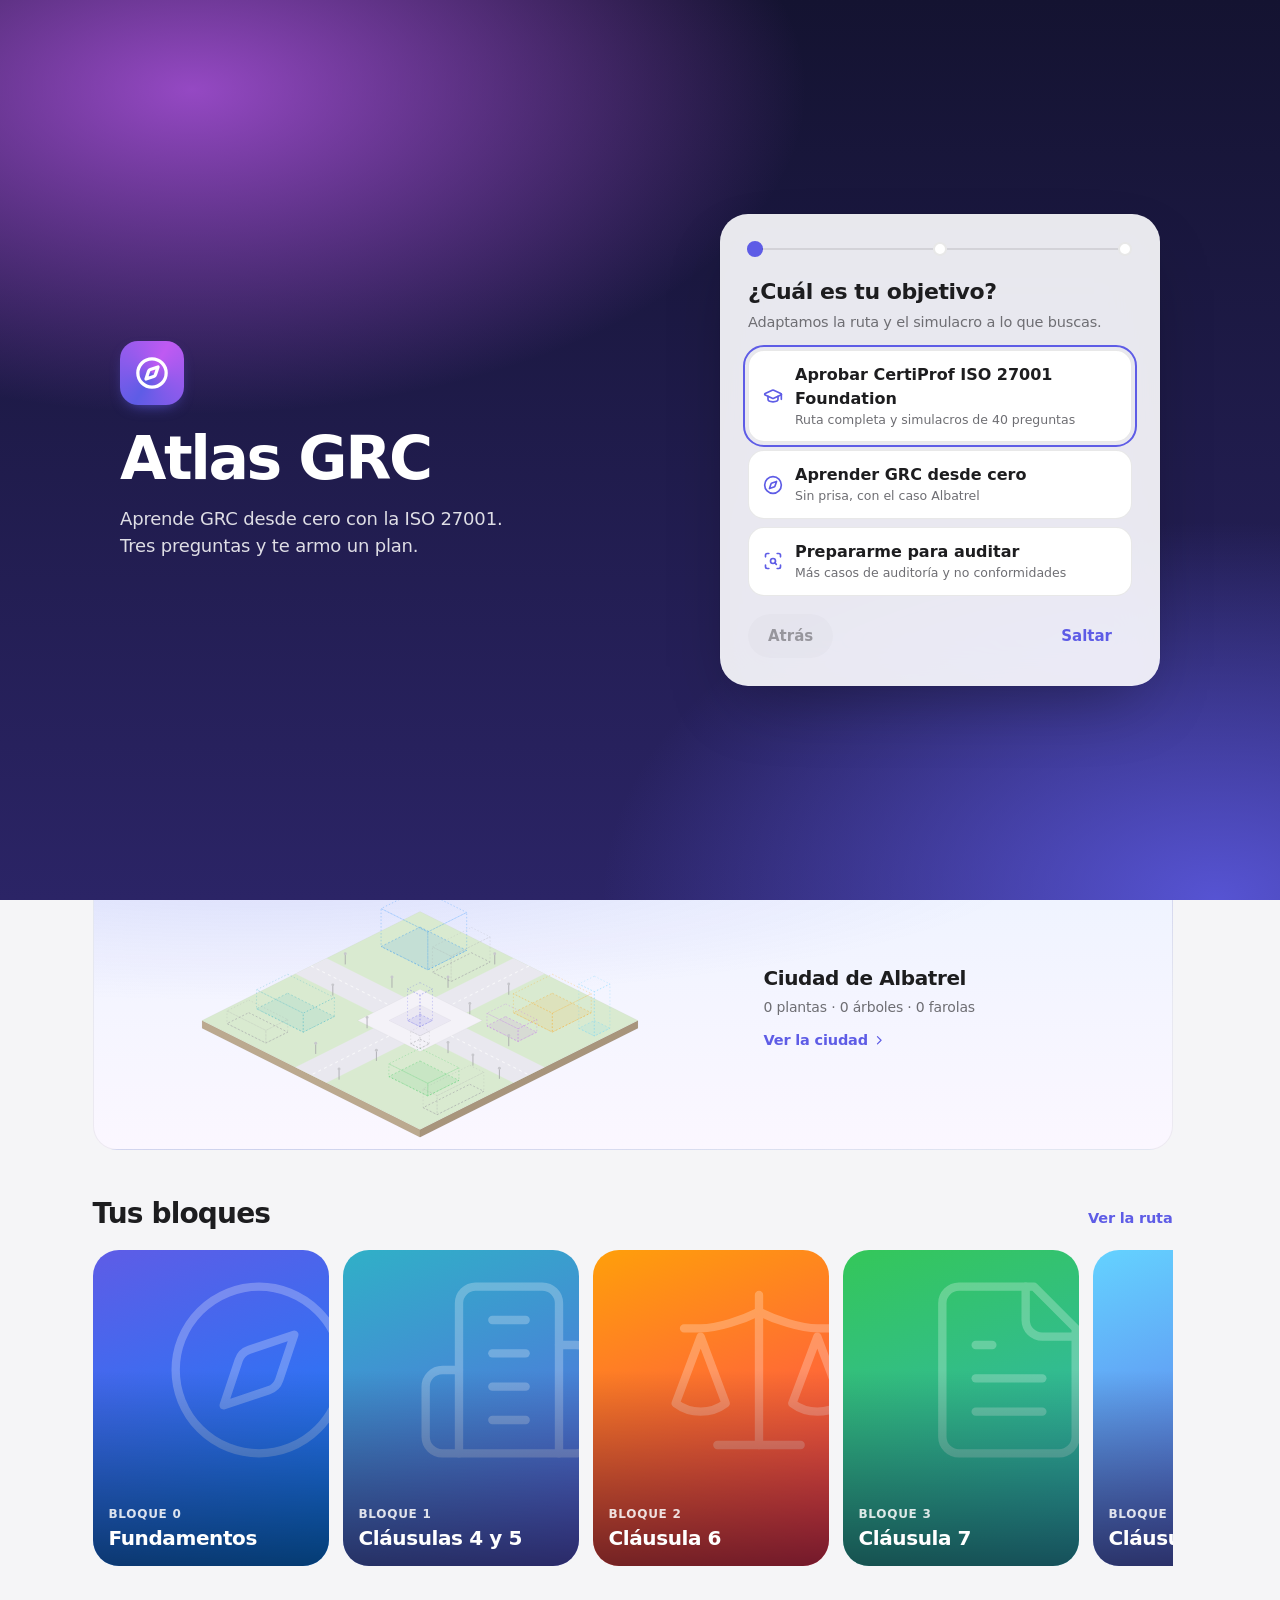
==== app/index.html @ d72dd281 "Bloque 6: cláusula 10 (mejora) - Unidades 25 a 28: mejora continua, no conformidades, causa raíz   (" ====
<!doctype html>
<html lang="es">
<head>
<meta charset="utf-8">
<meta name="viewport" content="width=device-width, initial-scale=1, viewport-fit=cover">
<meta name="color-scheme" content="light dark">
<meta name="theme-color" content="#5e5ce6">
<meta name="referrer" content="no-referrer">
<title>Atlas GRC</title>
<meta name="description" content="Atlas GRC: estudio personal de la ISO/IEC 27001:2022 desde cero, con el material del curso GRC.">
<link rel="icon" href="data:image/svg+xml,%3Csvg xmlns='http://www.w3.org/2000/svg' viewBox='0 0 32 32'%3E%3Cdefs%3E%3ClinearGradient id='g' x1='0' y1='0' x2='1' y2='1'%3E%3Cstop offset='0' stop-color='%235e5ce6'/%3E%3Cstop offset='1' stop-color='%23bf5af2'/%3E%3C/linearGradient%3E%3C/defs%3E%3Crect width='32' height='32' rx='9' fill='url%28%23g%29'/%3E%3Cg transform='translate%284 4%29' fill='none' stroke='white' stroke-width='2' stroke-linecap='round' stroke-linejoin='round'%3E%3Ccircle cx='12' cy='12' r='10'/%3E%3Cpath d='m16.24 7.76-1.804 5.411a2 2 0 0 1-1.265 1.265L7.76 16.24l1.804-5.411a2 2 0 0 1 1.265-1.265z'/%3E%3C/g%3E%3C/svg%3E">
<link rel="stylesheet" href="css/atlas.css">
</head>
<body>
<a class="skip" href="#main">Saltar al contenido</a>
<header class="hdr" id="hdr"></header>
<main id="main" tabindex="-1"></main>
<nav class="dock" id="dock" aria-label="Secciones"></nav>

<script type="importmap">{"imports":{"three":"./vendor/three/three.module.min.js"}}</script>
  <script src="js/icons.js"></script>
<script src="img/imagenes.js"></script>
<script src="data/tracks.js"></script>
<script src="data/iso27001/content.js"></script>
<script src="data/iso27001/bloque2.js"></script>
<script src="data/iso27001/bloque3.js"></script>
<script src="data/iso27001/bloque4.js"></script>
<script src="data/iso27001/bloque5.js"></script>
<script src="data/iso27001/bloque6.js"></script>
<script src="data/iso27001/albatrel.js"></script>
<!-- Pack privado opcional (fuera de Git): material del curso en local -->
<script src="data/private/pack.js" onerror="void 0"></script>
<script src="data/private/examen-ezequiel.js" onerror="void 0"></script>
<script src="data/iso27001/norma.js"></script>
<script src="js/store.js"></script>
<script src="js/motion.js"></script>
<script src="js/exercises.js"></script>
<script src="js/player.js"></script>
<script src="js/views.js"></script>
<script src="js/docs.js"></script>
  <script src="js/city.js"></script>
<script src="js/app.js"></script>
</body>
</html>
---- app/css/atlas.css ----
/* Atlas GRC — estudio personal de normas (ISO 27001 primero; ENS y otras ISO después).
   Lenguaje visual propio, de inspiración Apple: fondo gris claro / negro puro, superficies limpias,
   tipografía grande del sistema, anillos de progreso y un color por norma (--track).
   Movimiento según Emil Kowalski: curvas ease-out fuertes, < 300 ms en la interfaz, escala .97 al pulsar,
   nada nace de scale(0), transiciones interrumpibles, origen consciente en los menús, hojas tipo Vaul,
   avisos apilados tipo Sonner, View Transitions entre pantallas y respeto total a «reducir movimiento». */

:root{
  --bg:#f5f5f7; --bg-2:#ececf0; --surface:#ffffff; --surface-2:#f7f7f9; --glass:rgba(255,255,255,.72);
  --ink:#1d1d1f; --ink-2:#424245; --ink-3:#6e6e73; --ink-4:#a1a1a6;
  --line:rgba(0,0,0,.09); --line-2:rgba(0,0,0,.055); --fill:rgba(0,0,0,.045); --fill-2:rgba(0,0,0,.08);
  --track:#5e5ce6; --track-ink:#ffffff; --track-2:#bf5af2;
  --track-soft:color-mix(in oklab,var(--track) 10%,transparent);
  --ok:#248a3d; --ok-fill:#34c759; --ok-soft:color-mix(in oklab,#34c759 14%,transparent);
  --bad:#d70015; --bad-fill:#ff3b30; --bad-soft:color-mix(in oklab,#ff3b30 11%,transparent);
  --warn:#b25000; --warn-fill:#ff9f0a; --warn-soft:color-mix(in oklab,#ff9f0a 15%,transparent);
  --web:#0071e3; --web-soft:color-mix(in oklab,#0071e3 11%,transparent);
  --ring-1:#fa114f; --ring-2:#92e82a; --ring-3:#1eeaef;
  --th-org:#5e5ce6; --th-per:#ff9f0a; --th-fis:#30b0c7; --th-tec:#34c759;
  --shadow-sm:0 1px 2px rgba(0,0,0,.04),0 1px 1px rgba(0,0,0,.03);
  --shadow:0 2px 6px rgba(0,0,0,.04),0 18px 40px -22px rgba(0,0,0,.22);
  --shadow-lg:0 28px 70px -24px rgba(0,0,0,.38),0 0 0 1px rgba(0,0,0,.04);
  --font:system-ui,-apple-system,"SF Pro Text","Segoe UI Variable Text","Segoe UI",Roboto,"Helvetica Neue",sans-serif;
  --display:-apple-system,"SF Pro Display","Segoe UI Variable Display","Segoe UI",system-ui,sans-serif;
  --mono:ui-monospace,"SF Mono","Cascadia Code","Cascadia Mono",Consolas,monospace;
  /* Curvas */
  --ease-out:cubic-bezier(.23,1,.32,1);
  --ease-in-out:cubic-bezier(.77,0,.175,1);
  --ease-drawer:cubic-bezier(.32,.72,0,1);
  --spring:linear(0,.009,.035 2.1%,.141,.281 6.7%,.723 12.9%,.938 16.7%,1.017,1.077,1.121,1.149 24.3%,1.159,1.163,1.161,1.154 29.9%,1.129 32.8%,1.051 39.6%,1.017 43.1%,.991,.977 51%,.974 53.8%,.975 57.1%,.997 69.8%,1.003 76.9%,1);
  --r:22px; --r-sm:14px;
  color-scheme:light;
}
@media (prefers-color-scheme:dark){:root:not([data-theme="light"]){
  --bg:#000000; --bg-2:#0c0c0e; --surface:#1c1c1e; --surface-2:#242426; --glass:rgba(28,28,30,.72);
  --ink:#f5f5f7; --ink-2:#d1d1d6; --ink-3:#98989d; --ink-4:#636366;
  --line:rgba(255,255,255,.12); --line-2:rgba(255,255,255,.07); --fill:rgba(255,255,255,.07); --fill-2:rgba(255,255,255,.12);
  --track:#7d7aff; --track-ink:#0b0a2a; --track-2:#da8fff;
  --ok:#30d158; --ok-fill:#30d158; --bad:#ff6961; --bad-fill:#ff453a; --warn:#ffb340; --warn-fill:#ff9f0a; --web:#4ea4ff;
  --th-org:#7d7aff; --th-per:#ffb340; --th-fis:#5ac8f5; --th-tec:#30d158;
  --shadow-sm:none; --shadow:none; --shadow-lg:0 28px 80px -20px rgba(0,0,0,.9),0 0 0 1px rgba(255,255,255,.08);
  color-scheme:dark}}
:root[data-theme="dark"]{
  --bg:#000000; --bg-2:#0c0c0e; --surface:#1c1c1e; --surface-2:#242426; --glass:rgba(28,28,30,.72);
  --ink:#f5f5f7; --ink-2:#d1d1d6; --ink-3:#98989d; --ink-4:#636366;
  --line:rgba(255,255,255,.12); --line-2:rgba(255,255,255,.07); --fill:rgba(255,255,255,.07); --fill-2:rgba(255,255,255,.12);
  --track:#7d7aff; --track-ink:#0b0a2a; --track-2:#da8fff;
  --ok:#30d158; --ok-fill:#30d158; --bad:#ff6961; --bad-fill:#ff453a; --warn:#ffb340; --warn-fill:#ff9f0a; --web:#4ea4ff;
  --th-org:#7d7aff; --th-per:#ffb340; --th-fis:#5ac8f5; --th-tec:#30d158;
  --shadow-sm:none; --shadow:none; --shadow-lg:0 28px 80px -20px rgba(0,0,0,.9),0 0 0 1px rgba(255,255,255,.08);
  color-scheme:dark}

*,*::before,*::after{box-sizing:border-box}
[hidden]{display:none!important}
html{-webkit-text-size-adjust:100%;scrollbar-gutter:stable}
body{margin:0;background:var(--bg);color:var(--ink);font:16px/1.5 var(--font);letter-spacing:-.011em;-webkit-font-smoothing:antialiased;-moz-osx-font-smoothing:grayscale;overflow-x:hidden;text-rendering:optimizeLegibility}
button,input,select,textarea{font:inherit;color:inherit}
a{color:inherit}
img,svg{display:block}
:focus-visible{outline:2px solid var(--track);outline-offset:3px;border-radius:10px}
::selection{background:color-mix(in oklab,var(--track) 28%,transparent)}
.ico{width:1em;height:1em;flex:none;stroke:currentColor;fill:none;stroke-width:2;stroke-linecap:round;stroke-linejoin:round}
.mono{font-family:var(--mono);letter-spacing:0}
.sr{position:absolute!important;width:1px;height:1px;overflow:hidden;clip:rect(0 0 0 0);white-space:nowrap}
.skip{position:absolute;left:16px;top:-60px;z-index:100;background:var(--ink);color:var(--bg);padding:10px 14px;border-radius:999px;font-weight:600;text-decoration:none}
.skip:focus{top:12px}
kbd{font:600 11px var(--mono);padding:2px 6px;border-radius:6px;background:var(--fill);border:1px solid var(--line-2);color:var(--ink-3)}
/* Cambio de tema: un único fundido para todo a la vez */
.theme-anim *,.theme-anim *::before,.theme-anim *::after{transition:background-color .3s var(--ease-out),color .3s var(--ease-out),border-color .3s var(--ease-out),fill .3s var(--ease-out),stroke .3s var(--ease-out),box-shadow .3s var(--ease-out)!important}

/* Pulsación: responde en el pointer-down con 0,97 */
.press{transition:transform .16s var(--ease-out),background-color .2s var(--ease-out),border-color .2s var(--ease-out),color .2s var(--ease-out),box-shadow .2s var(--ease-out),opacity .2s var(--ease-out)}
.press:active:not(:disabled){transform:scale(.97);transition-duration:.08s}

/* ═══ Cabecera ═══ */
.hdr{position:sticky;top:0;z-index:30;display:grid;grid-template-columns:1fr auto 1fr;align-items:center;gap:12px;height:68px;padding:0 max(20px,env(safe-area-inset-right)) 0 max(20px,env(safe-area-inset-left));
  background:color-mix(in oklab,var(--bg) 78%,transparent);backdrop-filter:saturate(180%) blur(20px);-webkit-backdrop-filter:saturate(180%) blur(20px);border-bottom:1px solid transparent;transition:border-color .2s}
.hdr.scrolled{border-bottom-color:var(--line-2)}
.brand{display:flex;align-items:center;gap:10px;min-width:0}
.mark{position:relative;display:grid;place-items:center;width:34px;height:34px;border-radius:10px;flex:none;color:#fff;
  background:conic-gradient(from 210deg,var(--track),var(--track-2),var(--track));box-shadow:0 6px 16px -8px var(--track)}
.mark .ico{font-size:19px;stroke-width:2.3}
.wordmark{display:grid;line-height:1.05}
.wordmark b{font:700 17px var(--display);letter-spacing:-.03em}
.wordmark small{font-size:11.5px;color:var(--ink-3);font-weight:500}
.track-btn{display:inline-flex;align-items:center;gap:6px;height:32px;padding:0 10px 0 12px;margin-left:6px;border-radius:999px;border:1px solid var(--line);background:var(--surface);cursor:pointer;font-size:13px;font-weight:600;white-space:nowrap}
.track-btn i{width:8px;height:8px;border-radius:50%;background:var(--track)}
.track-btn .ico{font-size:14px;color:var(--ink-3)}
.track-btn:hover{border-color:color-mix(in oklab,var(--track) 40%,var(--line))}

/* Pestañas: la pastilla activa se desliza (FLIP con transform, interrumpible) */
.tabs{position:relative;display:flex;gap:2px;padding:4px;border-radius:999px;background:var(--fill);isolation:isolate}
.tabs a{position:relative;z-index:1;display:inline-flex;align-items:center;gap:7px;height:36px;padding:0 15px;border-radius:999px;text-decoration:none;font-size:14px;font-weight:600;color:var(--ink-2);white-space:nowrap;transition:color .2s var(--ease-out)}
.tabs a .ico{font-size:16px}
.tabs a[aria-current="page"]{color:var(--ink)}
@media (hover:hover){.tabs a:hover:not([aria-current="page"]){color:var(--ink)}}
.tab-pill{position:absolute;z-index:0;top:4px;left:0;height:36px;width:var(--w,0);border-radius:999px;background:var(--surface);box-shadow:0 1px 3px rgba(0,0,0,.08),0 1px 1px rgba(0,0,0,.04);transform:translateX(var(--x,0));transition:transform .45s var(--spring),width .45s var(--spring)}
:root[data-theme="dark"] .tab-pill{background:#3a3a3c}
@media (prefers-color-scheme:dark){:root:not([data-theme="light"]) .tab-pill{background:#3a3a3c}}
.tab-pill.instant{transition:none}

.hdr-r{display:flex;align-items:center;justify-content:flex-end;gap:8px}
.chip{display:inline-flex;align-items:center;gap:6px;height:32px;padding:0 11px 0 9px;border-radius:999px;background:var(--surface);border:1px solid var(--line-2);font:650 13px var(--font);font-variant-numeric:tabular-nums;white-space:nowrap}
.chip .ico{font-size:15px}
.chip.streak .ico{color:#ff6b00}
.chip.xp .ico{color:var(--track)}
.ib{display:grid;place-items:center;width:36px;height:36px;border-radius:999px;border:0;background:transparent;color:var(--ink-2);cursor:pointer;flex:none}
.ib .ico{font-size:18px}
@media (hover:hover){.ib:hover{background:var(--fill);color:var(--ink)}}
.search{display:inline-flex;align-items:center;gap:8px;height:36px;padding:0 6px 0 12px;border-radius:999px;border:1px solid var(--line);background:var(--surface);color:var(--ink-3);cursor:pointer;font-size:14px}
.search .ico{font-size:16px}
@media (hover:hover){.search:hover{color:var(--ink-2);border-color:color-mix(in oklab,var(--track) 35%,var(--line))}}

/* Número que rueda (ticker) */
.tick{display:inline-flex;overflow:hidden;height:1.2em;line-height:1.2em}
.tick span{display:inline-block;transition:transform .5s var(--spring)}

/* ═══ Contenido ═══ */
main{outline:none;padding:28px max(20px,env(safe-area-inset-right)) 120px max(20px,env(safe-area-inset-left))}
.view{max-width:1080px;margin:0 auto}
.view.narrow{max-width:760px}
.eyebrow{display:flex;align-items:center;gap:8px;font-size:12.5px;font-weight:650;letter-spacing:.06em;text-transform:uppercase;color:var(--ink-3)}
.eyebrow .dot{width:6px;height:6px;border-radius:50%;background:var(--track)}
.eyebrow.track{color:var(--track)}
h1,.h1{font:700 clamp(34px,2rem + 2.2vw,56px)/1.04 var(--display);letter-spacing:-.04em;margin:10px 0 12px;text-wrap:balance}
h2,.h2{font:700 clamp(22px,1.2rem + .8vw,28px)/1.15 var(--display);letter-spacing:-.03em;margin:0;text-wrap:balance}
h3{font:650 17px/1.25 var(--display);letter-spacing:-.02em;margin:0}
.lede{font-size:clamp(17px,1rem + .3vw,20px);line-height:1.45;color:var(--ink-2);max-width:62ch;margin:0;text-wrap:pretty}
.muted{color:var(--ink-3)}
.sec{margin-top:48px}
.sec-h{display:flex;align-items:baseline;justify-content:space-between;gap:12px;margin-bottom:16px}
.sec-h small{color:var(--ink-3);font-size:14px}
.sec-h a{color:var(--track);font-weight:600;font-size:14.5px;text-decoration:none}
.card{background:var(--surface);border:1px solid var(--line-2);border-radius:var(--r);box-shadow:var(--shadow-sm);padding:22px}
.grid{display:grid;gap:14px}
.g2{grid-template-columns:repeat(2,minmax(0,1fr))}
.g3{grid-template-columns:repeat(3,minmax(0,1fr))}
.g4{grid-template-columns:repeat(4,minmax(0,1fr))}

/* Botones */
.btn{display:inline-flex;align-items:center;justify-content:center;gap:8px;height:44px;padding:0 20px;border-radius:999px;border:0;background:var(--fill);color:var(--ink);font-weight:600;font-size:15px;cursor:pointer;text-decoration:none;white-space:nowrap;user-select:none}
.btn .ico{font-size:17px}
@media (hover:hover){.btn:hover:not(:disabled){background:var(--fill-2)}}
.btn.primary{background:var(--track);color:var(--track-ink)}
@media (hover:hover){.btn.primary:hover:not(:disabled){background:color-mix(in oklab,var(--track) 88%,#000)}}
.btn.dark{background:var(--ink);color:var(--bg)}
@media (hover:hover){.btn.dark:hover:not(:disabled){background:color-mix(in oklab,var(--ink) 85%,var(--bg))}}
.btn.ghost{background:transparent;color:var(--track)}
@media (hover:hover){.btn.ghost:hover:not(:disabled){background:var(--track-soft)}}
.btn.lg{height:52px;padding:0 26px;font-size:16.5px}
.btn.sm{height:34px;padding:0 14px;font-size:13.5px}
.btn:disabled{opacity:.4;cursor:not-allowed}
.link{color:var(--track);font-weight:600;text-decoration:none;background:none;border:0;padding:0;cursor:pointer}
@media (hover:hover){.link:hover{text-decoration:underline}}

/* Mantener pulsado para confirmar (patrón de Emil): el relleno avanza con clip-path */
.hold{position:relative;overflow:hidden;isolation:isolate}
.hold .hold-fill{position:absolute;inset:0;z-index:-1;background:color-mix(in oklab,var(--bad-fill) 22%,transparent);clip-path:inset(0 100% 0 0);transition:clip-path .2s var(--ease-out)}
.hold.holding .hold-fill{clip-path:inset(0 0 0 0);transition:clip-path var(--hold,1.4s) linear}
.hold.primaryish .hold-fill{background:color-mix(in oklab,#fff 26%,transparent)}

/* Etiquetas */
.tag{display:inline-flex;align-items:center;gap:5px;height:24px;padding:0 9px;border-radius:999px;font-size:12px;font-weight:600;background:var(--fill);color:var(--ink-2);white-space:nowrap;text-decoration:none}
.tag .ico{font-size:13px}
.tag.track{background:var(--track-soft);color:var(--track)}
.tag.ok{background:var(--ok-soft);color:var(--ok)}
.tag.warn{background:var(--warn-soft);color:var(--warn)}
.tag.web{background:var(--web-soft);color:var(--web)}
a.tag:hover{filter:brightness(.97)}
.refs{display:flex;gap:6px;flex-wrap:wrap}
.ref{display:inline-flex;align-items:center;gap:5px;height:26px;padding:0 10px;border-radius:999px;border:1px solid var(--line);background:var(--surface);font-size:12.5px;font-weight:600;color:var(--ink-2);text-decoration:none;cursor:pointer;white-space:nowrap}
.ref .ico{font-size:13px;color:var(--ink-3)}
@media (hover:hover){.ref:hover{border-color:color-mix(in oklab,var(--track) 45%,var(--line));color:var(--ink)}}
.ref.web .ico{color:var(--web)}
.ref.cite{cursor:default;border-style:dashed}
@media (hover:hover){.ref.cite:hover{border-color:var(--line);color:var(--ink-2)}}

/* Aparición escalonada (stagger) al entrar en una vista */
.rise{animation:rise .5s var(--ease-out) both;animation-delay:calc(var(--i,0) * 40ms)}
@keyframes rise{from{opacity:0;transform:translateY(10px)}}

/* ═══ Hoy ═══ */
.today{display:grid;grid-template-columns:minmax(0,1.35fr) minmax(0,1fr);gap:16px;align-items:stretch}
.hero{position:relative;overflow:hidden;display:flex;flex-direction:column;gap:14px;padding:30px;min-height:330px;border-radius:28px;color:#fff;isolation:isolate;
  background:radial-gradient(120% 140% at 100% 0%,var(--track-2) 0%,transparent 55%),radial-gradient(120% 120% at 0% 100%,#0a84ff 0%,transparent 50%),var(--track)}
.hero::after{content:"";position:absolute;inset:0;z-index:-1;background:radial-gradient(60% 50% at 80% 20%,rgba(255,255,255,.22),transparent 70%)}
.hero .eyebrow{color:rgba(255,255,255,.8)}
.hero h2{font-size:clamp(28px,1.4rem + 1.6vw,40px);color:#fff}
.hero p{margin:0;color:rgba(255,255,255,.86);font-size:16.5px;max-width:46ch}
.hero .meta{display:flex;gap:8px;flex-wrap:wrap}
.hero .meta span{display:inline-flex;align-items:center;gap:6px;height:28px;padding:0 11px;border-radius:999px;background:rgba(255,255,255,.16);font-size:13px;font-weight:600;backdrop-filter:blur(8px)}
.hero .meta .ico{font-size:14px}
.hero .go{margin-top:auto;display:flex;gap:10px;flex-wrap:wrap}
.hero .btn{background:#fff;color:#1d1d1f}
.hero .btn.glass{background:rgba(255,255,255,.18);color:#fff}
@media (hover:hover){.hero .btn:hover{background:#f2f2f7} .hero .btn.glass:hover{background:rgba(255,255,255,.26)}}
.hero-art{position:absolute;right:-40px;bottom:-60px;z-index:-1;width:300px;height:300px;opacity:.22}
.hero-art .ico{width:100%;height:100%;stroke-width:1}

/* Anillos de actividad (estilo Apple Watch): aprender, practicar, repasar */
.rings-card{display:grid;grid-template-columns:auto 1fr;gap:22px;align-items:center;padding:24px}
.rings{position:relative;width:150px;height:150px}
.rings svg{width:100%;height:100%;transform:rotate(-90deg);overflow:visible}
.rings circle{fill:none;stroke-linecap:round}
.rings .bgc{stroke:var(--fill-2)}
.rings .fg{transition:stroke-dashoffset 1.2s var(--spring)}
.ring-legend{display:grid;gap:12px}
.ring-legend div{display:grid;grid-template-columns:12px 1fr;column-gap:10px;align-items:baseline}
.ring-legend i{width:10px;height:10px;border-radius:50%;align-self:center}
.ring-legend b{font-size:15px}
.ring-legend span{grid-column:2;font:600 22px/1.1 var(--display);letter-spacing:-.02em;font-variant-numeric:tabular-nums}
.ring-legend small{font-size:14px;color:var(--ink-3);font-weight:500;letter-spacing:0}
.mini-stats{display:grid;grid-template-columns:repeat(3,1fr);gap:10px;margin-top:14px}
.mini{padding:16px;border-radius:18px;background:var(--surface);border:1px solid var(--line-2)}
.mini span{display:block;font-size:13px;color:var(--ink-3)}
.mini b{display:block;margin-top:4px;font:700 26px/1 var(--display);letter-spacing:-.03em;font-variant-numeric:tabular-nums}

.quick{display:grid;grid-template-columns:repeat(4,minmax(0,1fr));gap:12px}
.qk{display:flex;flex-direction:column;gap:10px;padding:18px;border-radius:20px;background:var(--surface);border:1px solid var(--line-2);text-decoration:none;min-height:150px;transition:transform .2s var(--ease-out),border-color .2s,box-shadow .2s}
@media (hover:hover){.qk:hover{transform:translateY(-2px);box-shadow:var(--shadow);border-color:var(--line)}}
.qk .qi{display:grid;place-items:center;width:40px;height:40px;border-radius:12px;color:#fff;background:var(--c,var(--track))}
.qk .qi .ico{font-size:20px}
.qk b{font:650 16px var(--display);letter-spacing:-.02em}
.qk small{color:var(--ink-3);font-size:13.5px;line-height:1.35}
.qk .n{margin-top:auto;font:600 12.5px var(--font);color:var(--c,var(--track))}

/* ═══ Ruta ═══ */
.mods{display:grid;gap:14px}
.mod{display:grid;grid-template-columns:72px minmax(0,1fr);gap:0;border-radius:24px;background:var(--surface);border:1px solid var(--line-2);overflow:hidden}
.mod-rail{display:flex;flex-direction:column;align-items:center;padding:20px 0;background:var(--surface-2);border-right:1px solid var(--line-2)}
.mod-n{display:grid;place-items:center;width:40px;height:40px;border-radius:12px;background:var(--track);color:var(--track-ink);font:700 16px var(--display)}
.mod.locked .mod-n{background:var(--fill-2);color:var(--ink-3)}
.mod-body{padding:20px 22px}
.mod-h{display:flex;align-items:flex-start;justify-content:space-between;gap:12px}
.mod-h p{margin:4px 0 0;color:var(--ink-3);font-size:14.5px}
.mod-bar{height:6px;border-radius:6px;background:var(--fill-2);overflow:hidden;margin-top:14px}
.mod-bar i{display:block;height:100%;border-radius:6px;background:var(--track);transform-origin:left;transform:scaleX(var(--v,0));transition:transform .9s var(--spring)}
.units{display:grid;grid-template-columns:repeat(auto-fill,minmax(230px,1fr));gap:10px;margin-top:16px}
.unit{position:relative;display:flex;flex-direction:column;gap:8px;padding:16px;border-radius:18px;border:1px solid var(--line-2);background:var(--surface-2);text-decoration:none;min-height:132px;transition:transform .2s var(--ease-out),border-color .2s,background-color .2s}
@media (hover:hover){.unit:hover{transform:translateY(-2px);border-color:color-mix(in oklab,var(--track) 40%,var(--line));background:var(--surface)}}
.unit .u-k{font:600 12px var(--mono);color:var(--ink-3)}
.unit b{font:650 16px/1.25 var(--display);letter-spacing:-.02em}
.unit .steps-dots{margin-top:auto;display:flex;gap:5px;align-items:center}
.sd{width:22px;height:6px;border-radius:6px;background:var(--fill-2)}
.sd.on{background:var(--track)}
.sd.gold{background:linear-gradient(90deg,#ffcc00,#ff9500)}
.unit .done-ico{position:absolute;top:14px;right:14px;display:grid;place-items:center;width:24px;height:24px;border-radius:50%;background:var(--ok-fill);color:#fff}
.unit .done-ico .ico{font-size:14px;stroke-width:3}
.soon{display:flex;align-items:center;gap:10px;margin-top:12px;padding:12px 14px;border-radius:14px;background:var(--fill);color:var(--ink-3);font-size:14px}
.soon .ico{font-size:16px}

/* ═══ Unidad ═══ */
.u-head{display:grid;gap:6px;margin-bottom:26px}
.back{display:inline-flex;align-items:center;gap:4px;width:max-content;height:32px;padding:0 12px 0 8px;border-radius:999px;color:var(--track);font-weight:600;font-size:14.5px;text-decoration:none}
.back .ico{font-size:18px}
@media (hover:hover){.back:hover{background:var(--track-soft)}}
.path{display:grid;gap:12px}
.step{display:grid;grid-template-columns:56px minmax(0,1fr) auto;align-items:center;gap:16px;padding:18px 20px;border-radius:22px;background:var(--surface);border:1px solid var(--line-2);text-align:left;cursor:pointer;width:100%;transition:transform .2s var(--ease-out),border-color .2s,box-shadow .2s}
@media (hover:hover){.step:hover:not(:disabled){transform:translateY(-1px);border-color:color-mix(in oklab,var(--track) 40%,var(--line));box-shadow:var(--shadow)}}
.step:disabled{cursor:not-allowed;opacity:.55}
.step .si{display:grid;place-items:center;width:56px;height:56px;border-radius:18px;background:var(--track-soft);color:var(--track)}
.step .si .ico{font-size:26px}
.step.boss .si{background:linear-gradient(135deg,#ff9500,#ff2d55);color:#fff}
.step.done .si{background:var(--ok-soft);color:var(--ok)}
.step b{display:block;font:650 17px var(--display);letter-spacing:-.02em}
.step small{display:block;color:var(--ink-3);font-size:14px;margin-top:2px}
.step .st-r{display:flex;align-items:center;gap:8px}
.flag{display:inline-flex;align-items:center;gap:4px;height:24px;padding:0 9px;border-radius:999px;font-size:12px;font-weight:650;background:var(--fill);color:var(--ink-3)}
.flag .ico{font-size:12px}
.flag.on{background:var(--track);color:var(--track-ink)}
.flag.gold{background:linear-gradient(90deg,#ffcc00,#ff9500);color:#3a2300}

/* ═══ Reproductor (lección / laboratorio / jefe / examen): modo foco ═══ */
.focus .hdr,.focus .dock{display:none}
.player{max-width:760px;margin:0 auto;display:flex;flex-direction:column;min-height:calc(100vh - 56px)}
.p-top{position:sticky;top:0;z-index:5;display:flex;align-items:center;gap:14px;padding:18px 0 14px;background:color-mix(in oklab,var(--bg) 85%,transparent);backdrop-filter:blur(16px);-webkit-backdrop-filter:blur(16px)}
.bar{flex:1;height:8px;border-radius:8px;background:var(--fill-2);overflow:hidden}
.bar i{display:block;height:100%;border-radius:8px;background:linear-gradient(90deg,var(--track),var(--track-2));transform-origin:left;transform:scaleX(var(--v,0));transition:transform .6s var(--spring)}
.lives{display:flex;gap:3px;color:#ff2d55}
.lives .ico{font-size:20px;fill:currentColor;transition:transform .3s var(--spring),opacity .3s}
.lives .ico.lost{fill:none;color:var(--ink-4);transform:scale(.85)}
.timer{position:relative;width:34px;height:34px}
.timer svg{width:100%;height:100%;transform:rotate(-90deg)}
.timer circle{fill:none;stroke-width:3.5}
.timer .t-bg{stroke:var(--fill-2)}
.timer .t-fg{stroke:var(--track);stroke-linecap:round;transition:stroke-dashoffset 1s linear,stroke .3s}
.timer.low .t-fg{stroke:var(--bad-fill)}
.timer b{position:absolute;inset:0;display:grid;place-items:center;font:700 11px var(--mono)}
.combo{font:700 13px var(--font);color:#ff6b00;min-width:56px;text-align:right}
.p-title{font-size:13px;font-weight:600;color:var(--ink-3);letter-spacing:.02em;margin:4px 0 0}
.stage{position:relative;flex:1;padding:12px 0 140px}
.slide{animation:slide-in .38s var(--ease-out) both}
.slide.back-dir{animation-name:slide-in-back}
@keyframes slide-in{from{opacity:0;transform:translateX(28px)}}
@keyframes slide-in-back{from{opacity:0;transform:translateX(-28px)}}
.blur-in{animation:blur-in .5s var(--ease-out) both}
@keyframes blur-in{from{opacity:0;filter:blur(6px);transform:translateY(6px)}}

/* Diapositiva de idea */
.idea .k{display:inline-flex;align-items:center;gap:6px;font-size:13px;font-weight:650;color:var(--track);letter-spacing:.02em}
.idea .k .ico{font-size:15px}
.idea h2{font-size:clamp(28px,1.4rem + 1.6vw,40px);margin:10px 0 18px;letter-spacing:-.035em}
.idea .body p{font-size:clamp(17px,1rem + .35vw,20px);line-height:1.55;color:var(--ink-2);margin:0 0 14px;text-wrap:pretty}
.idea .body p b{color:var(--ink)}
.idea .body ul{margin:0 0 14px;padding:0;list-style:none;display:grid;gap:10px}
.idea .body li{display:grid;grid-template-columns:auto 1fr;gap:12px;align-items:start;padding:14px 16px;border-radius:16px;background:var(--surface);border:1px solid var(--line-2);font-size:16.5px;line-height:1.45;color:var(--ink-2)}
.idea .body li b{color:var(--ink)}
.idea .body li .bul{display:grid;place-items:center;min-width:28px;height:28px;padding:0 6px;border-radius:9px;background:var(--track-soft);color:var(--track);font:700 13px var(--mono)}
.callout{display:grid;grid-template-columns:auto 1fr;gap:12px;padding:16px 18px;border-radius:18px;margin:16px 0 0;font-size:16px;line-height:1.5}
.callout .ico{font-size:20px;margin-top:1px}
.callout b{display:block;font-size:13px;letter-spacing:.04em;text-transform:uppercase;margin-bottom:3px}
.callout.plain{background:color-mix(in oklab,#ffcc00 16%,var(--surface));color:var(--ink)}
.callout.plain .ico,.callout.plain b{color:#b38600}
:root[data-theme="dark"] .callout.plain .ico,:root[data-theme="dark"] .callout.plain b{color:#ffd60a}
@media (prefers-color-scheme:dark){:root:not([data-theme="light"]) .callout.plain .ico,:root:not([data-theme="light"]) .callout.plain b{color:#ffd60a}}
.callout.case{background:var(--track-soft)}
.callout.case .ico,.callout.case b{color:var(--track)}
.callout.exam{background:var(--warn-soft)}
.callout.exam .ico,.callout.exam b{color:var(--warn)}
.callout.web{background:var(--web-soft)}
.callout.web .ico,.callout.web b{color:var(--web)}
.callout.added{background:var(--fill)}
.slide-refs{margin-top:18px}

/* Diagramas dentro de las lecciones */
.diagram{margin:16px 0;padding:18px;border-radius:20px;background:var(--surface);border:1px solid var(--line-2)}
.pdca{display:grid;grid-template-columns:1fr 1fr;gap:10px}
.pdca div{padding:14px;border-radius:16px;color:#fff;min-height:96px}
.pdca b{display:block;font:700 22px var(--display);letter-spacing:-.02em}
.pdca small{display:block;font-size:13.5px;opacity:.92;line-height:1.35;margin-top:4px}
.pdca .p{background:#5e5ce6}.pdca .d{background:#30b0c7}.pdca .c{background:#ff9f0a}.pdca .a{background:#34c759}
.triad{display:grid;grid-template-columns:repeat(3,1fr);gap:10px;text-align:center}
.triad div{padding:16px 10px;border-radius:16px;background:var(--surface-2)}
.triad b{display:block;font:800 30px var(--display);color:var(--c)}
.triad span{font-size:13.5px;color:var(--ink-2);font-weight:600}
.rmx{display:grid;grid-template-columns:auto repeat(5,1fr);gap:4px;max-width:420px;margin:0 auto;align-items:center;position:relative;padding-left:22px}
.rmx b{font:700 11px var(--mono);color:var(--ink-3);text-align:center}
.rmx i{aspect-ratio:2.2;border-radius:7px;opacity:.88}
.rmx-y{position:absolute;left:-14px;top:42%;transform:rotate(-90deg);font-size:12px;color:var(--ink-3);font-weight:600}
.rmx-x{text-align:center;font-size:12px;color:var(--ink-3);font-weight:600;margin-top:6px}
.flow{display:flex;align-items:center;gap:8px;flex-wrap:wrap}
.flow span{padding:8px 12px;border-radius:12px;background:var(--surface-2);font-weight:600;font-size:14.5px}
.flow .ico{color:var(--ink-4)}

/* Ejercicios */
.ex-k{display:inline-flex;align-items:center;gap:6px;font-size:13px;font-weight:650;letter-spacing:.02em;color:var(--ink-3)}
.ex-k .ico{font-size:15px}
.ex-q{font:650 clamp(22px,1.1rem + 1vw,30px)/1.25 var(--display);letter-spacing:-.025em;margin:12px 0 20px;text-wrap:pretty}
.scenario{padding:16px 18px;border-radius:18px;background:var(--surface);border:1px solid var(--line-2);border-left:4px solid var(--track);font-size:16.5px;line-height:1.5;color:var(--ink-2);margin:0 0 18px}
.opts{display:grid;gap:10px}
.opt{position:relative;display:flex;align-items:center;gap:14px;min-height:58px;padding:12px 16px;border-radius:16px;border:1.5px solid var(--line);background:var(--surface);cursor:pointer;text-align:left;font-size:16.5px;font-weight:550;line-height:1.35;transition:transform .16s var(--ease-out),border-color .18s,background-color .18s,box-shadow .18s}
@media (hover:hover){.opt:hover:not(:disabled){border-color:color-mix(in oklab,var(--track) 50%,var(--line))}}
.opt:active:not(:disabled){transform:scale(.985)}
.opt .key{display:grid;place-items:center;width:28px;height:28px;border-radius:9px;background:var(--fill);font:650 12.5px var(--mono);color:var(--ink-3);flex:none;transition:background-color .18s,color .18s}
.opt[aria-pressed="true"]{border-color:var(--track);background:var(--track-soft);box-shadow:0 0 0 3px var(--track-soft)}
.opt[aria-pressed="true"] .key{background:var(--track);color:var(--track-ink)}
.opt.right{border-color:var(--ok-fill);background:var(--ok-soft)}
.opt.right .key{background:var(--ok-fill);color:#fff}
.opt.wrong{border-color:var(--bad-fill);background:var(--bad-soft)}
.opt.wrong .key{background:var(--bad-fill);color:#fff}
.opt:disabled{cursor:default}
.opt .sub{display:block;font-size:13px;color:var(--ink-3);font-weight:500;margin-top:2px}
.tf{grid-template-columns:1fr 1fr}
.tf .opt{justify-content:center;font-size:18px;min-height:72px}
.shake{animation:shake .4s var(--ease-out)}
@keyframes shake{20%{transform:translateX(-6px)}40%{transform:translateX(5px)}60%{transform:translateX(-3px)}80%{transform:translateX(2px)}}
.pop{animation:pop .35s var(--spring)}
@keyframes pop{from{transform:scale(.96)}}

/* Emparejar: dos columnas, se toca uno de cada lado */
.match{display:grid;grid-template-columns:1fr 1fr;gap:10px}
.match .col{display:grid;gap:8px;align-content:start}
.mt{min-height:54px;padding:10px 14px;border-radius:14px;border:1.5px solid var(--line);background:var(--surface);cursor:pointer;text-align:left;font-size:15px;font-weight:550;line-height:1.3;transition:transform .16s var(--ease-out),border-color .18s,background-color .18s,opacity .25s}
@media (hover:hover){.mt:hover:not(:disabled){border-color:color-mix(in oklab,var(--track) 50%,var(--line))}}
.mt:active:not(:disabled){transform:scale(.98)}
.mt.sel{border-color:var(--track);background:var(--track-soft)}
.mt.paired{border-style:dashed;background:var(--surface-2)}
.mt .pn{display:inline-grid;place-items:center;width:20px;height:20px;margin-right:8px;border-radius:6px;background:var(--track);color:var(--track-ink);font:700 11px var(--mono);vertical-align:1px}
.mt.right{border-color:var(--ok-fill);background:var(--ok-soft);border-style:solid}
.mt.wrong{border-color:var(--bad-fill);background:var(--bad-soft);border-style:solid}

/* Ordenar: fichas que se colocan en la secuencia */
.seq{display:grid;gap:8px;min-height:60px;padding:10px;border-radius:18px;border:1.5px dashed var(--line);margin-bottom:14px}
.seq:empty::before{content:"Toca las fichas en el orden correcto";color:var(--ink-4);font-size:15px;padding:8px}
.seq .tile{width:100%;justify-content:flex-start}
.seq .tile .pos{display:grid;place-items:center;width:24px;height:24px;border-radius:8px;background:var(--track);color:var(--track-ink);font:700 12px var(--mono);flex:none}
.bank{display:flex;flex-wrap:wrap;gap:8px}
.tile{display:inline-flex;align-items:center;gap:10px;min-height:46px;padding:8px 14px;border-radius:14px;border:1.5px solid var(--line);background:var(--surface);cursor:pointer;font-weight:600;font-size:15px;text-align:left;box-shadow:0 2px 0 var(--line-2);transition:transform .16s var(--ease-out),opacity .2s,border-color .18s}
.tile:active:not(:disabled){transform:scale(.97)}
.tile.right{border-color:var(--ok-fill);background:var(--ok-soft)}
.tile.wrong{border-color:var(--bad-fill);background:var(--bad-soft)}
/* Clasificar: cada ficha se asigna a una caja */
.buckets{display:grid;grid-template-columns:repeat(var(--n,2),minmax(0,1fr));gap:10px;margin-bottom:14px}
.bucket{display:flex;flex-direction:column;gap:6px;min-height:120px;padding:12px;border-radius:18px;background:var(--surface);border:1.5px solid var(--line-2);cursor:pointer;text-align:left;transition:border-color .18s,background-color .18s,transform .16s var(--ease-out)}
.bucket.armed{border-color:var(--track);background:var(--track-soft)}
.bucket:active{transform:scale(.99)}
.bucket h4{margin:0 0 4px;font:650 14px var(--display);display:flex;align-items:center;gap:8px}
.bucket h4 i{width:10px;height:10px;border-radius:3px;background:var(--c,var(--track))}
.bucket .tile{min-height:36px;padding:6px 10px;font-size:13.5px;box-shadow:none}
.cls-current{display:flex;align-items:center;gap:10px;margin-bottom:12px;color:var(--ink-3);font-size:14px}

/* Pie del reproductor y hoja de respuesta (tipo Vaul) */
.p-foot{position:fixed;left:0;right:0;bottom:0;z-index:20;padding:14px max(20px,env(safe-area-inset-right)) calc(14px + env(safe-area-inset-bottom)) max(20px,env(safe-area-inset-left));background:color-mix(in oklab,var(--bg) 86%,transparent);backdrop-filter:blur(18px);-webkit-backdrop-filter:blur(18px);border-top:1px solid var(--line-2)}
.p-foot-in{max-width:760px;margin:0 auto;display:flex;align-items:center;justify-content:space-between;gap:12px}
.p-foot .hint{font-size:13.5px;color:var(--ink-3)}
.drawer{position:fixed;left:0;right:0;bottom:0;z-index:40;display:flex;justify-content:center;pointer-events:none}
.drawer-in{pointer-events:auto;width:min(800px,100%);padding:10px max(22px,env(safe-area-inset-right)) calc(18px + env(safe-area-inset-bottom)) max(22px,env(safe-area-inset-left));border-radius:28px 28px 0 0;background:var(--surface);box-shadow:var(--shadow-lg);
  transform:translateY(var(--dy,0px));transition:transform .5s var(--ease-drawer);touch-action:none}
.drawer.closed .drawer-in{transform:translateY(110%)}
.drawer.dragging .drawer-in{transition:none}
.handle{width:40px;height:5px;margin:0 auto 12px;border-radius:5px;background:var(--fill-2);cursor:grab}
.fb-h{display:flex;align-items:center;gap:12px}
.fb-ico{display:grid;place-items:center;width:44px;height:44px;border-radius:50%;flex:none;color:#fff}
.fb-ico .ico{font-size:24px;stroke-width:2.6}
.fb.ok .fb-ico{background:var(--ok-fill)}
.fb.ko .fb-ico{background:var(--bad-fill)}
.fb-h b{display:block;font:700 21px var(--display);letter-spacing:-.02em}
.fb.ok .fb-h b{color:var(--ok)} .fb.ko .fb-h b{color:var(--bad)}
.fb-h small{display:block;color:var(--ink-3);font-size:14px}
.fb-why{margin:12px 0 0;color:var(--ink-2);font-size:15.5px;line-height:1.5}
.fb-why b{color:var(--ink)}
.fb-row{display:flex;align-items:center;justify-content:space-between;gap:12px;margin-top:16px;flex-wrap:wrap}
.xp-float{position:fixed;z-index:80;pointer-events:none;font:800 18px var(--display);color:var(--track);animation:xp-float 1s var(--ease-out) forwards}
@keyframes xp-float{0%{opacity:0;transform:translate(-50%,0) scale(.9)}20%{opacity:1;transform:translate(-50%,-10px) scale(1)}100%{opacity:0;transform:translate(-50%,-48px)}}

/* Resultado */
.result{display:grid;justify-items:center;text-align:center;gap:14px;padding:30px 0}
.medal{position:relative;display:grid;place-items:center;width:132px;height:132px;border-radius:50%;color:#fff;animation:medal .7s var(--spring) both}
@keyframes medal{from{opacity:0;transform:scale(.6) rotate(-12deg)}}
.medal .ico{font-size:58px;stroke-width:1.8}
.medal.gold{background:conic-gradient(from 200deg,#ffcc00,#ff9500,#ffcc00);box-shadow:0 20px 50px -16px #ff9500}
.medal.track{background:conic-gradient(from 200deg,var(--track),var(--track-2),var(--track));box-shadow:0 20px 50px -16px var(--track)}
.medal.grey{background:var(--fill-2);color:var(--ink-3)}
.score{font:800 64px/1 var(--display);letter-spacing:-.05em;font-variant-numeric:tabular-nums}
.result .stats{display:flex;gap:10px;flex-wrap:wrap;justify-content:center}
.result .stats span{padding:8px 14px;border-radius:999px;background:var(--surface);border:1px solid var(--line-2);font-weight:600;font-size:14px}
.review{display:grid;gap:10px;margin-top:20px;text-align:left;width:100%}
.rv{padding:14px 16px;border-radius:16px;background:var(--surface);border:1px solid var(--line-2)}
.rv b{display:block;font-size:15px}
.rv small{display:block;color:var(--ink-3);font-size:14px;margin-top:4px}
.rv .ok{color:var(--ok)} .rv .ko{color:var(--bad)}
.confetti{position:fixed;inset:0;z-index:90;pointer-events:none;overflow:hidden}
.confetti i{position:absolute;top:-12px;width:8px;height:14px;border-radius:2px;animation:fall var(--d,2.4s) var(--ease-out) forwards}
@keyframes fall{to{transform:translate(var(--x,0),105vh) rotate(var(--r,540deg));opacity:.2}}

/* ═══ Mapa de la norma ═══ */
.seg{display:inline-flex;gap:2px;padding:4px;border-radius:999px;background:var(--fill);position:relative;isolation:isolate}
.seg button{position:relative;z-index:1;height:34px;padding:0 14px;border-radius:999px;border:0;background:transparent;font-weight:600;font-size:14px;color:var(--ink-2);cursor:pointer;white-space:nowrap}
.seg button[aria-pressed="true"]{color:var(--ink)}
.seg .tab-pill{top:4px;height:34px}
.cycle{display:grid;grid-template-columns:repeat(4,minmax(0,1fr));gap:12px}
.phase{display:flex;flex-direction:column;gap:8px;padding:16px;border-radius:22px;background:var(--surface);border:1px solid var(--line-2)}
.phase-h{display:flex;align-items:center;gap:8px;font:700 15px var(--display)}
.phase-h i{width:10px;height:10px;border-radius:50%;background:var(--c)}
.cl{display:grid;gap:4px;padding:12px 14px;border-radius:14px;background:var(--surface-2);border:1px solid transparent;cursor:pointer;text-align:left;transition:border-color .18s,transform .16s var(--ease-out)}
@media (hover:hover){.cl:hover{border-color:color-mix(in oklab,var(--c) 50%,transparent)}}
.cl:active{transform:scale(.98)}
.cl .n{font:700 12px var(--mono);color:var(--c)}
.cl b{font-size:14.5px;line-height:1.25}
.cl small{font-size:12.5px;color:var(--ink-3)}
.toolbar{display:flex;align-items:center;gap:10px;flex-wrap:wrap;margin-bottom:16px}
.field{display:flex;align-items:center;gap:8px;height:40px;padding:0 12px;border-radius:999px;border:1px solid var(--line);background:var(--surface);min-width:240px;flex:1}
.field .ico{font-size:16px;color:var(--ink-3)}
.field input{flex:1;min-width:0;border:0;background:transparent;outline:none;font-size:15px}
.pills{display:flex;gap:6px;flex-wrap:wrap}
.pill{display:inline-flex;align-items:center;gap:7px;height:34px;padding:0 13px;border-radius:999px;border:1px solid var(--line);background:var(--surface);font-weight:600;font-size:13.5px;cursor:pointer;color:var(--ink-2)}
.pill i{width:9px;height:9px;border-radius:3px;background:var(--c)}
.pill[aria-pressed="true"]{background:var(--ink);color:var(--bg);border-color:var(--ink)}
.ctl-grid{display:grid;grid-template-columns:repeat(auto-fill,minmax(150px,1fr));gap:8px}
.ctl{position:relative;display:flex;flex-direction:column;gap:6px;min-height:104px;padding:12px;border-radius:16px;background:var(--surface);border:1px solid var(--line-2);cursor:pointer;text-align:left;transition:transform .18s var(--ease-out),border-color .18s,box-shadow .18s}
.ctl::before{content:"";position:absolute;left:12px;right:12px;top:0;height:3px;border-radius:0 0 3px 3px;background:var(--c)}
@media (hover:hover){.ctl:hover{transform:translateY(-2px);border-color:color-mix(in oklab,var(--c) 45%,var(--line));box-shadow:var(--shadow)}}
.ctl .n{font:700 13px var(--mono);color:var(--c)}
.ctl b{font-size:13.5px;line-height:1.25;font-weight:600}
.ctl .new{position:absolute;top:10px;right:10px;font-size:10px;font-weight:700;letter-spacing:.04em;padding:2px 6px;border-radius:6px;background:var(--warn-soft);color:var(--warn)}
.ctl.known{background:color-mix(in oklab,var(--c) 7%,var(--surface))}
.ctl .known-ico{font-size:13px;color:var(--ok);vertical-align:-2px;margin-left:4px;display:inline-block}
.th-legend{display:flex;gap:16px;flex-wrap:wrap;font-size:13.5px;color:var(--ink-2)}
.th-legend span{display:inline-flex;align-items:center;gap:7px}
.th-legend i{width:10px;height:10px;border-radius:3px;background:var(--c)}

/* Panel lateral / hoja de detalle (Vaul): en escritorio panel a la derecha, en móvil hoja inferior */
.sheet-wrap{position:fixed;inset:0;z-index:60}
.scrim{position:absolute;inset:0;background:rgba(0,0,0,.32);opacity:1;transition:opacity .35s var(--ease-out)}
.sheet-wrap.closing .scrim{opacity:0}
@starting-style{.scrim{opacity:0}}
.panel{position:absolute;top:10px;right:10px;bottom:10px;width:min(480px,calc(100% - 20px));display:flex;flex-direction:column;border-radius:26px;background:var(--surface);box-shadow:var(--shadow-lg);overflow:hidden;
  transform:translateX(0);transition:transform .45s var(--ease-drawer)}
@starting-style{.panel{transform:translateX(calc(100% + 20px))}}
.sheet-wrap.closing .panel{transform:translateX(calc(100% + 20px))}
.panel-h{display:flex;align-items:flex-start;gap:12px;padding:22px 22px 14px}
.panel-h div{flex:1;min-width:0}
.panel-b{flex:1;overflow:auto;padding:0 22px 22px}
.panel-b p{color:var(--ink-2);line-height:1.55;margin:0 0 12px}
.panel-b h4{margin:18px 0 8px;font:650 13px var(--font);letter-spacing:.05em;text-transform:uppercase;color:var(--ink-3)}
.panel-f{display:flex;gap:8px;justify-content:space-between;align-items:center;padding:14px 22px;border-top:1px solid var(--line-2)}
.big-n{font:800 44px/1 var(--display);letter-spacing:-.04em;color:var(--c,var(--track))}

/* ═══ Repaso (tarjetas que se giran) ═══ */
.deck{display:grid;justify-items:center;gap:20px;padding-top:10px}
.flash{position:relative;width:min(560px,100%);aspect-ratio:1.55;perspective:1400px;cursor:pointer;border:0;background:none;padding:0}
.flash-in{position:absolute;inset:0;transform-style:preserve-3d;transition:transform .6s var(--spring)}
.flash.flipped .flash-in{transform:rotateY(180deg)}
.face{position:absolute;inset:0;display:grid;place-items:center;align-content:center;gap:10px;padding:28px;border-radius:28px;background:var(--surface);border:1px solid var(--line-2);box-shadow:var(--shadow);backface-visibility:hidden;-webkit-backface-visibility:hidden;text-align:center}
.face.back{transform:rotateY(180deg);background:linear-gradient(160deg,color-mix(in oklab,var(--track) 9%,var(--surface)),var(--surface))}
.face .term{font:700 clamp(26px,1.2rem + 1.8vw,40px)/1.1 var(--display);letter-spacing:-.035em}
.face .def{font-size:clamp(16px,.9rem + .4vw,19px);line-height:1.5;color:var(--ink-2);max-width:42ch}
.face small{color:var(--ink-3);font-size:13px}
.grade{display:flex;gap:10px;flex-wrap:wrap;justify-content:center}
.leitner{display:grid;grid-template-columns:repeat(5,1fr);gap:8px;width:min(560px,100%)}
.lb{padding:10px;border-radius:14px;background:var(--surface);border:1px solid var(--line-2);text-align:center}
.lb b{display:block;font:700 20px var(--display);font-variant-numeric:tabular-nums}
.lb small{font-size:11.5px;color:var(--ink-3)}

/* Glosario y biblioteca */
.gl{display:grid;grid-template-columns:repeat(auto-fill,minmax(300px,1fr));gap:10px}
.gl-i{padding:16px;border-radius:18px;background:var(--surface);border:1px solid var(--line-2)}
.gl-i b{display:block;font:650 16px var(--display);letter-spacing:-.015em}
.gl-i p{margin:6px 0 10px;color:var(--ink-2);font-size:14.5px;line-height:1.45}
.lib{display:grid;gap:8px}
.lib-i{display:grid;grid-template-columns:44px minmax(0,1fr) auto;gap:14px;align-items:center;padding:12px 14px;border-radius:16px;background:var(--surface);border:1px solid var(--line-2);text-decoration:none;transition:border-color .18s}
@media (hover:hover){.lib-i:hover{border-color:color-mix(in oklab,var(--track) 40%,var(--line))}}
.lib-i .li{display:grid;place-items:center;width:44px;height:44px;border-radius:12px;background:var(--fill);color:var(--ink-2)}
.lib-i .li.pdf{background:color-mix(in oklab,#ff3b30 12%,transparent);color:#d70015}
.lib-i .li.doc{background:color-mix(in oklab,#0a84ff 12%,transparent);color:#0071e3}
.lib-i .li.web{background:var(--web-soft);color:var(--web)}
.lib-i b{display:block;font-size:15px;font-weight:600;white-space:nowrap;overflow:hidden;text-overflow:ellipsis}
.lib-i small{display:block;color:var(--ink-3);font-size:13px}
.lib-i>.ico{color:var(--ink-4)}

/* Caso práctico */
.case-hero{display:grid;grid-template-columns:minmax(0,1fr) 280px;gap:16px}
.facts{display:grid;gap:8px}
.fact{display:grid;grid-template-columns:36px 1fr;gap:12px;align-items:center;padding:12px 14px;border-radius:16px;background:var(--surface);border:1px solid var(--line-2)}
.fact .fi{display:grid;place-items:center;width:36px;height:36px;border-radius:11px;background:var(--track-soft);color:var(--track)}
.kv{display:grid;gap:2px;padding:16px;border-radius:18px;background:var(--surface);border:1px solid var(--line-2)}
.kv span{font-size:13px;color:var(--ink-3)}
.kv b{font:700 30px var(--display);letter-spacing:-.03em}

/* Examen */
.exam-cover{display:grid;grid-template-columns:minmax(0,1fr) 320px;gap:16px;align-items:start}
.rule{display:grid;grid-template-columns:40px 1fr;gap:12px;align-items:center;padding:12px 0;border-bottom:1px solid var(--line-2)}
.rule:last-child{border-bottom:0}
.rule .ri{display:grid;place-items:center;width:40px;height:40px;border-radius:12px;background:var(--fill);color:var(--ink-2)}
.rule b{display:block;font-size:15px}
.rule small{color:var(--ink-3);font-size:13.5px}
.opt-row{display:flex;gap:8px;flex-wrap:wrap}
.qnav{display:flex;flex-wrap:wrap;gap:5px;margin-top:10px}
.qnav button{width:30px;height:30px;border-radius:9px;border:1px solid var(--line);background:var(--surface);font:600 12px var(--mono);cursor:pointer;color:var(--ink-3)}
.qnav button.ans{background:var(--track-soft);color:var(--track);border-color:transparent}
.qnav button.cur{border-color:var(--track);color:var(--ink)}
.qnav button.flagged{box-shadow:inset 0 -3px 0 var(--warn-fill)}
.hist{display:grid;gap:8px}
.hist-i{display:flex;justify-content:space-between;gap:10px;padding:10px 14px;border-radius:14px;background:var(--surface-2);font-size:14px}

/* Progreso */
.heat{display:grid;grid-template-columns:repeat(18,1fr);gap:4px}
.heat i{aspect-ratio:1;border-radius:4px;background:var(--fill-2)}
.heat i[data-l="1"]{background:color-mix(in oklab,var(--track) 30%,var(--fill-2))}
.heat i[data-l="2"]{background:color-mix(in oklab,var(--track) 55%,var(--fill-2))}
.heat i[data-l="3"]{background:color-mix(in oklab,var(--track) 80%,var(--fill-2))}
.heat i[data-l="4"]{background:var(--track)}
.badges{display:grid;grid-template-columns:repeat(auto-fill,minmax(220px,1fr));gap:10px}
.badge{display:flex;gap:12px;align-items:center;padding:14px;border-radius:18px;background:var(--surface);border:1px solid var(--line-2)}
.badge .bi{display:grid;place-items:center;width:46px;height:46px;border-radius:14px;background:var(--fill);color:var(--ink-4);flex:none}
.badge.got .bi{background:conic-gradient(from 200deg,#ffcc00,#ff9500,#ffcc00);color:#3a2300}
.badge b{display:block;font-size:14.5px}
.badge small{display:block;color:var(--ink-3);font-size:12.5px;line-height:1.35}

/* Normas (pistas) */
.tracks{display:grid;grid-template-columns:repeat(auto-fill,minmax(250px,1fr));gap:12px}
.trk{display:flex;flex-direction:column;gap:8px;padding:18px;border-radius:22px;background:var(--surface);border:1px solid var(--line-2);text-align:left;cursor:pointer;min-height:150px}
.trk .tdot{width:36px;height:36px;border-radius:11px;background:var(--c)}
.trk b{font:650 17px var(--display);letter-spacing:-.02em}
.trk small{color:var(--ink-3);font-size:13.5px}
.trk.off{cursor:default;opacity:.65}
.trk.on{border-color:var(--c);box-shadow:0 0 0 3px color-mix(in oklab,var(--c) 18%,transparent)}

/* ═══ Paleta de comandos (Ctrl K): sin animación al abrir por teclado (se usa a menudo) ═══ */
.cmd-wrap{position:fixed;inset:0;z-index:70;display:flex;justify-content:center;align-items:flex-start;padding:12vh 16px 16px}
.cmd-wrap .scrim{background:rgba(0,0,0,.25)}
.cmd{position:relative;width:min(620px,100%);max-height:min(70vh,560px);display:flex;flex-direction:column;border-radius:20px;background:var(--surface);box-shadow:var(--shadow-lg);overflow:hidden}
.cmd.anim{animation:cmd-in .2s var(--ease-out)}
@keyframes cmd-in{from{opacity:0;transform:scale(.97)}}
.cmd-f{display:flex;align-items:center;gap:10px;height:56px;padding:0 16px;border-bottom:1px solid var(--line-2)}
.cmd-f .ico{font-size:19px;color:var(--ink-3)}
.cmd-f input{flex:1;min-width:0;height:100%;border:0;background:transparent;outline:none;font-size:17px}
.cmd-r{overflow:auto;padding:6px}
.cmd-g{padding:10px 10px 4px;font-size:12px;font-weight:650;color:var(--ink-3)}
.cmd-i{display:flex;align-items:center;gap:12px;width:100%;padding:9px 10px;border-radius:12px;border:0;background:transparent;text-align:left;cursor:pointer}
.cmd-i .ci{display:grid;place-items:center;width:30px;height:30px;border-radius:9px;background:var(--fill);color:var(--ink-2);flex:none}
.cmd-i .ci .ico{font-size:16px}
.cmd-i b{display:block;font-size:14.5px;font-weight:600}
.cmd-i small{display:block;font-size:12.5px;color:var(--ink-3);white-space:nowrap;overflow:hidden;text-overflow:ellipsis}
.cmd-i span{min-width:0}
.cmd-i[aria-selected="true"]{background:var(--track-soft)}
.cmd-i[aria-selected="true"] .ci{background:var(--track);color:var(--track-ink)}
.cmd-e{padding:30px;text-align:center;color:var(--ink-3)}
.cmd-foot{display:flex;gap:14px;padding:10px 16px;border-top:1px solid var(--line-2);font-size:12px;color:var(--ink-3)}

/* Menú desplegable (origen consciente: crece desde el botón) */
.menu{position:fixed;z-index:65;min-width:280px;padding:6px;border-radius:18px;background:var(--surface);box-shadow:var(--shadow-lg);transform-origin:var(--ox,top left);animation:menu-in .18s var(--ease-out)}
@keyframes menu-in{from{opacity:0;transform:scale(.96)}}
.menu.out{opacity:0;transform:scale(.96);transition:opacity .12s var(--ease-out),transform .12s var(--ease-out)}
.menu-i{display:flex;align-items:center;gap:12px;width:100%;padding:10px;border-radius:12px;border:0;background:transparent;text-align:left;cursor:pointer}
.menu-i:disabled{cursor:default;opacity:.55}
@media (hover:hover){.menu-i:hover:not(:disabled){background:var(--fill)}}
.menu-i i{width:12px;height:12px;border-radius:4px;background:var(--c);flex:none}
.menu-i b{display:block;font-size:14.5px}
.menu-i small{display:block;font-size:12.5px;color:var(--ink-3)}
.menu-i .ico{margin-left:auto;color:var(--track)}

/* ═══ Avisos apilados (tipo Sonner): se expanden al pasar el ratón ═══ */
.toaster{position:fixed;left:50%;bottom:calc(24px + env(safe-area-inset-bottom));z-index:85;width:min(380px,calc(100% - 32px));transform:translateX(-50%);height:0}
.toast{position:absolute;left:0;right:0;bottom:0;display:flex;align-items:center;gap:10px;padding:13px 16px;border-radius:16px;background:var(--ink);color:var(--bg);font-size:14.5px;font-weight:600;box-shadow:var(--shadow-lg);
  transform:translateY(var(--y,0)) scale(var(--s,1));opacity:var(--o,1);transition:transform .45s var(--ease-drawer),opacity .35s var(--ease-out);transform-origin:bottom center}
@starting-style{.toast{transform:translateY(100%) scale(.96);opacity:0}}
.toast.out{transform:translateY(calc(var(--y,0px) + 20px)) scale(.96);opacity:0}
.toast .ico{font-size:18px;flex:none}
.toast.xp .ico{color:var(--track-2)}
.toast.gold{background:linear-gradient(90deg,#ffcc00,#ff9500);color:#3a2300}

/* ═══ Arranque (primera visita): terminal de auditoría ═══ */
.boot{position:fixed;inset:0;z-index:100;display:grid;place-items:center;background:var(--bg);transition:opacity .5s var(--ease-out),filter .5s var(--ease-out)}
.boot.out{opacity:0;filter:blur(8px);pointer-events:none}
.boot-in{width:min(560px,calc(100% - 40px));display:grid;gap:18px;justify-items:start}
.boot .mark{width:56px;height:56px;border-radius:16px;animation:medal .8s var(--spring) both}
.boot .mark .ico{font-size:30px}
.boot h1{margin:0;font-size:clamp(34px,2rem + 2vw,52px)}
.boot-lines{display:grid;gap:8px;width:100%}
.boot-line{display:flex;align-items:center;gap:10px;font-size:16px;color:var(--ink-2);animation:blur-in .5s var(--ease-out) both}
.boot-line .ico{font-size:18px;color:var(--ok-fill)}

/* Iconos Lucide en lugar de emojis */
.idea .body li .bul.ic .ico{font-size:16px}
.doc-ico{font-size:12px;vertical-align:-2px;margin-left:4px;color:var(--warn);display:inline-block}
.flame-ico{color:#ff6b00;font-size:22px}
.combo{display:inline-flex;align-items:center;justify-content:flex-end;gap:3px}
.combo .ico{font-size:15px}
.rv .ico{font-size:13px;vertical-align:-2px;display:inline-block}

/* Brújula de Atlas: la aguja busca el norte y se asienta con un muelle */
.ico .needle{transform-box:view-box;transform-origin:12px 12px}
.hdr .mark .needle{animation:seek-north 1.8s var(--ease-out) .4s both, drift 8s var(--ease-in-out) 2.4s infinite}
@media (hover:hover){.hdr .mark:hover .needle{animation:seek-north 1.4s var(--ease-out)}}
.boot .mark .needle{animation:seek-north 1.8s var(--ease-out) .3s both}
.hero-art .needle{animation:seek-north 2.2s var(--ease-out) 1s both, drift 6s var(--ease-in-out) 3.2s infinite}
.hero-art .ico{stroke-width:1.2}
@keyframes seek-north{0%{transform:rotate(-70deg)}30%{transform:rotate(28deg)}52%{transform:rotate(-14deg)}70%{transform:rotate(7deg)}85%{transform:rotate(-3deg)}100%{transform:rotate(0)}}
@keyframes drift{0%,100%{transform:rotate(0)}20%{transform:rotate(-9deg)}45%{transform:rotate(6deg)}65%{transform:rotate(-3deg)}80%{transform:rotate(1deg)}}

/* Microanimaciones de los iconos de navegación (al estilo de los iconos animados de Lucide) */
.tabs a .ico,.dock a .ico,.menu-i .ico,.qk .qi .ico{transition:transform .35s var(--spring)}
@media (hover:hover){
  .tabs a:hover .ico,.qk:hover .qi .ico{transform:translateY(-1.5px) scale(1.08)}
  .tabs a[href="#/repaso"]:hover .ico,.qk[href="#/repaso"]:hover .qi .ico{transform:rotate(180deg)}
  .tabs a[href="#/examen"]:hover .ico{transform:rotate(-8deg) translateY(-2px)}
  .tabs a[href="#/norma"]:hover .ico{transform:translateY(-2px) scale(1.06)}
  .ib:hover .ico{transform:scale(1.08)}
}
.tabs a[aria-current="page"] .ico{animation:icon-pop .45s var(--spring)}
@keyframes icon-pop{0%{transform:scale(.85)}60%{transform:scale(1.08)}100%{transform:scale(1)}}
.ib .ico{transition:transform .3s var(--spring)}

/* Dock inferior (móvil) */
.dock{display:none}

/* ═══ Responsive ═══ */
@media (max-width:1020px){
  .hdr{grid-template-columns:auto 1fr auto}
  .tabs a span{display:none}
  .tabs a{padding:0 12px}
  .search .lbl,.search kbd{display:none}
  .search{padding:0 10px}
  .today{grid-template-columns:1fr}
  .quick{grid-template-columns:repeat(2,minmax(0,1fr))}
  .cycle{grid-template-columns:repeat(2,minmax(0,1fr))}
  .case-hero,.exam-cover{grid-template-columns:1fr}
  .case-hero>.grid{grid-template-columns:repeat(2,minmax(0,1fr))}
  .g4{grid-template-columns:repeat(2,minmax(0,1fr))}
}
@media (max-width:720px){
  .hdr{grid-template-columns:1fr auto;height:58px}
  .hdr .tabs,.chip.streak,.wordmark small{display:none}
  .track-btn{display:none}
  main{padding-top:18px}
  .g2,.g3,.match{grid-template-columns:1fr}
  .rings-card{grid-template-columns:1fr;justify-items:center;text-align:left}
  .hero{padding:24px;min-height:300px;border-radius:24px}
  .mod{grid-template-columns:1fr}
  .mod-rail{flex-direction:row;padding:14px 18px;border-right:0;border-bottom:1px solid var(--line-2);gap:12px}
  .step{grid-template-columns:48px minmax(0,1fr);padding:16px}
  .step .si{width:48px;height:48px;border-radius:15px}
  .step .st-r{grid-column:2}
  .tf{grid-template-columns:1fr 1fr}
  .buckets{grid-template-columns:1fr}
  .panel{top:auto;left:0;right:0;bottom:0;width:100%;max-height:88vh;border-radius:26px 26px 0 0}
  @starting-style{.panel{transform:translateY(100%)}}
  .sheet-wrap.closing .panel{transform:translateY(100%)}
  .leitner{grid-template-columns:repeat(5,1fr)}
  .heat{grid-template-columns:repeat(12,1fr)}
  .dock{position:fixed;left:12px;right:12px;bottom:max(12px,env(safe-area-inset-bottom));z-index:30;display:grid;grid-template-columns:repeat(5,1fr);padding:6px;border-radius:26px;
    background:var(--glass);border:1px solid var(--line-2);backdrop-filter:saturate(180%) blur(24px);-webkit-backdrop-filter:saturate(180%) blur(24px);box-shadow:var(--shadow-lg)}
  .dock a{display:grid;justify-items:center;gap:2px;padding:7px 2px;border-radius:20px;text-decoration:none;color:var(--ink-3);font-size:10.5px;font-weight:600}
  .dock .ico{font-size:22px}
  .dock a[aria-current="page"]{color:var(--track)}
  .toaster{bottom:calc(92px + env(safe-area-inset-bottom))}
  .focus .toaster{bottom:calc(96px + env(safe-area-inset-bottom))}
}

/* View Transitions entre pantallas: fundido corto con un leve desplazamiento */
::view-transition-old(root){animation:vt-out .18s var(--ease-out) both}
::view-transition-new(root){animation:vt-in .28s var(--ease-out) both}
@keyframes vt-out{to{opacity:0;transform:translateY(-4px)}}
@keyframes vt-in{from{opacity:0;transform:translateY(8px)}}

@media (prefers-reduced-motion:reduce){
  *,*::before,*::after{animation-duration:.01ms!important;animation-iteration-count:1!important;scroll-behavior:auto!important}
  .press:active:not(:disabled),.opt:active,.tile:active,.mt:active{transform:none}
  .tab-pill,.rings .fg,.bar i,.mod-bar i,.flash-in,.drawer-in,.panel,.toast,.tick span{transition-duration:.01ms!important}
  ::view-transition-old(root),::view-transition-new(root){animation:none}
}
@media (prefers-reduced-transparency:reduce){.hdr,.dock,.p-foot,.p-top{background:var(--bg);backdrop-filter:none;-webkit-backdrop-filter:none}}


/* ═════════ Integración de los borradores (v0.3) ═════════ */
/* Tema coral: fondo cálido (el acento lo pone applyTrack) */
:root[data-skin="coral"]{--bg:#fbf8f6;--bg-2:#f6efeb;--surface:#ffffff;--surface-2:#fdf3ef}
@media (prefers-color-scheme:dark){:root[data-skin="coral"]:not([data-theme="light"]){--bg:#0f0b0b;--bg-2:#160f0f;--surface:#1b1414;--surface-2:#231a19}}
:root[data-skin="coral"][data-theme="dark"]{--bg:#0f0b0b;--bg-2:#160f0f;--surface:#1b1414;--surface-2:#231a19}
:root[data-skin="coral"] .hero{background:radial-gradient(120% 140% at 100% 0%,var(--track-2) 0%,transparent 55%),radial-gradient(120% 120% at 0% 100%,#ff6482 0%,transparent 50%),var(--track)}

/* Accesos rápidos redondos */
.qr{display:flex;gap:12px;justify-content:space-between;padding:18px 22px;border-radius:26px;background:var(--surface);border:1px solid var(--line-2);box-shadow:var(--shadow-sm)}
.qr a{display:grid;justify-items:center;gap:8px;text-decoration:none;font-size:13px;font-weight:600;color:var(--ink-2);flex:1;min-width:0;text-align:center}
.qr .c{position:relative;display:grid;place-items:center;width:58px;height:58px;border-radius:50%;background:color-mix(in oklab,var(--c,var(--track)) 13%,transparent);color:var(--c,var(--track));transition:transform .35s var(--spring)}
.qr .c .ico{font-size:24px}
.qr .c i{position:absolute;top:-2px;right:-2px;min-width:20px;height:20px;padding:0 5px;border-radius:999px;background:var(--bad-fill);color:#fff;font:700 11px/20px var(--font);font-style:normal;box-shadow:0 0 0 3px var(--surface)}
.qr small{display:block;font-size:11.5px;color:var(--ink-3);font-weight:500;margin-top:-4px}
@media (hover:hover){.qr a:hover .c{transform:translateY(-3px) scale(1.06)}}
.qr a:active .c{transform:scale(.94)}

/* Carrusel de bloques tipo «destino» */
.car{display:flex;gap:14px;overflow-x:auto;scroll-snap-type:x mandatory;padding:4px 2px 18px;scrollbar-width:thin;cursor:grab;overscroll-behavior-x:contain}
.car.drag{cursor:grabbing;scroll-snap-type:none}
.car.drag a{pointer-events:none}
.dest{position:relative;flex:0 0 236px;height:316px;border-radius:26px;overflow:hidden;scroll-snap-align:start;color:#fff;text-decoration:none;isolation:isolate;transition:transform .3s var(--ease-out)}
@media (hover:hover){.dest:hover{transform:translateY(-4px)}}
.dest .cov{position:absolute;inset:0;z-index:-3;background:linear-gradient(160deg,var(--a),var(--b))}
.dest img{position:absolute;inset:0;width:100%;height:100%;object-fit:cover;z-index:-2}
.dest .deco{position:absolute;right:-30px;top:20px;width:200px;height:200px;z-index:-2;opacity:.25}
.dest .deco .ico{width:100%;height:100%;stroke-width:1}
.dest::after{content:"";position:absolute;inset:0;z-index:-1;background:linear-gradient(180deg,transparent 38%,rgba(0,0,0,.55))}
.dest .pct{position:absolute;top:12px;right:12px;display:inline-flex;align-items:center;gap:5px;height:28px;padding:0 10px;border-radius:999px;background:rgba(0,0,0,.32);backdrop-filter:blur(8px);-webkit-backdrop-filter:blur(8px);font-size:13px;font-weight:700}
.dest .pct .ico{font-size:13px}
.dest .meta{position:absolute;left:16px;right:16px;bottom:16px}
.dest small{display:block;font-size:12px;font-weight:650;letter-spacing:.06em;text-transform:uppercase;opacity:.85}
.dest b{display:block;font:700 20px/1.15 var(--display);letter-spacing:-.02em;margin-top:4px}
.dest .lk{position:absolute;inset:0;display:grid;place-items:center;align-content:center;gap:6px;background:rgba(0,0,0,.38);font-weight:650;font-size:14px}
.dest .lk .ico{font-size:26px}

/* Cabecera grande de bloque */
.bh{position:relative;overflow:hidden;border-radius:30px;min-height:380px;padding:30px;display:grid;grid-template-columns:minmax(0,1fr) minmax(0,.9fr);gap:20px;color:#fff;isolation:isolate;
  background:radial-gradient(120% 120% at 100% 0%,var(--b),transparent 55%),linear-gradient(160deg,color-mix(in oklab,var(--a) 80%,#000) 0%,var(--a) 60%,color-mix(in oklab,var(--b) 60%,var(--a)) 100%)}
.bh .eyebrow{color:rgba(255,255,255,.85)}
.bh h1{font-size:clamp(34px,1.6rem + 2.6vw,56px);line-height:1;color:#fff;margin:12px 0}
.bh p{color:rgba(255,255,255,.9);font-size:17px;margin:0 0 18px;max-width:42ch}
.bh .prog{display:flex;align-items:center;gap:12px;margin:0 0 20px}
.bh .prog .bar{max-width:240px;background:rgba(255,255,255,.22)}
.bh .prog .bar i{background:#fff}
.bh .btn{background:#fff;color:#1d1d1f}
.bh .btn.glass{background:rgba(255,255,255,.18);color:#fff}
@media (hover:hover){.bh .btn:hover{background:#f2f2f7}.bh .btn.glass:hover{background:rgba(255,255,255,.26)}}
.bh .chips{display:flex;gap:8px;flex-wrap:wrap;margin-top:14px}
.bh .chips span{display:inline-flex;align-items:center;gap:6px;height:28px;padding:0 11px;border-radius:999px;background:rgba(255,255,255,.16);font-size:13px;font-weight:600}
.bh .chips .ico{font-size:14px}
.bh .ill{position:relative;border-radius:24px;min-height:300px;background:linear-gradient(160deg,rgba(255,255,255,.18),rgba(255,255,255,.04));border:1px solid rgba(255,255,255,.22);overflow:hidden;display:grid;place-items:center}
.bh .ill img{position:absolute;inset:0;width:100%;height:100%;object-fit:contain}
.bh .ill .big{width:62%;height:62%;opacity:.9}
.bh .ill .big .ico{width:100%;height:100%;stroke-width:1.1;color:#fff}
.bh .ill .waves{position:absolute;inset:auto 0 0 0;width:100%;height:45%}

/* Bienvenida en 3 pasos (pantalla completa) */
.ob{position:fixed;inset:0;z-index:100;display:grid;place-items:center;padding:24px;overflow:auto;isolation:isolate;transition:opacity .5s var(--ease-out),filter .5s var(--ease-out);
  background:radial-gradient(80% 60% at 15% 10%,color-mix(in oklab,var(--track-2) 75%,transparent),transparent 60%),radial-gradient(80% 70% at 95% 100%,color-mix(in oklab,var(--track) 85%,transparent),transparent 60%),linear-gradient(180deg,#141331,#2b2466)}
:root[data-skin="coral"] .ob{background:radial-gradient(80% 60% at 15% 10%,#ffb199,transparent 60%),radial-gradient(80% 70% at 95% 100%,#f2545b,transparent 60%),linear-gradient(180deg,#341719,#6a2a33)}
.ob.out{opacity:0;filter:blur(8px);pointer-events:none}
.ob-in{width:min(1040px,100%);display:grid;grid-template-columns:minmax(0,1fr) minmax(0,440px);gap:28px;align-items:center}
.ob-art{position:relative;min-height:440px;display:grid;align-content:center;gap:16px;color:#fff}
.ob-art img{position:absolute;inset:0;width:100%;height:100%;object-fit:contain;z-index:-1}
.ob-art .mark{width:64px;height:64px;border-radius:18px}
.ob-art .mark .ico{font-size:34px}
.ob-art h1{color:#fff;margin:6px 0 0;font-size:clamp(38px,2rem + 2.4vw,60px)}
.ob-art p{color:rgba(255,255,255,.85);font-size:18px;max-width:34ch;margin:0}
.obc{padding:28px;border-radius:28px;background:color-mix(in oklab,var(--surface) 90%,transparent);backdrop-filter:blur(24px) saturate(160%);-webkit-backdrop-filter:blur(24px) saturate(160%);box-shadow:var(--shadow-lg);color:var(--ink)}
.stepper{display:flex;align-items:center;margin-bottom:22px}
.stepper span{width:14px;height:14px;border-radius:50%;border:2px solid var(--line);background:var(--surface);transition:background-color .3s,border-color .3s,transform .35s var(--spring)}
.stepper span.on{background:var(--track);border-color:var(--track);transform:scale(1.15)}
.stepper i{flex:1;height:2px;background:var(--line);position:relative;overflow:hidden}
.stepper i::after{content:"";position:absolute;inset:0;background:var(--track);transform:scaleX(var(--f,0));transform-origin:left;transition:transform .5s var(--ease-drawer)}
.obc h3{font-size:22px;margin:0 0 6px}
.obc>div>p{margin:0 0 16px;color:var(--ink-3);font-size:14.5px}
.choice{display:grid;gap:8px;margin-bottom:18px}
.choice button{display:flex;align-items:center;gap:12px;padding:12px 14px;border-radius:16px;border:1.5px solid var(--line);background:var(--surface);text-align:left;cursor:pointer;font-weight:600;transition:border-color .18s,background-color .18s,transform .16s var(--ease-out)}
.choice button .ico{font-size:20px;color:var(--track);flex:none}
.choice button small{display:block;font-weight:500;color:var(--ink-3);font-size:12.5px}
.choice button[aria-pressed="true"]{border-color:var(--track);background:var(--track-soft)}
.choice button:active{transform:scale(.98)}
.ob-foot{display:flex;justify-content:space-between;gap:10px}
.plan{display:grid;gap:8px;margin:6px 0 18px}
.plan div{display:flex;gap:10px;align-items:center;padding:10px 12px;border-radius:14px;background:var(--surface-2);font-size:14px}
.plan .ico{color:var(--track);font-size:18px;flex:none}
.obs{animation:slide-in .35s var(--ease-out) both}
.obs.back-dir{animation-name:slide-in-back}

@media (max-width:860px){
  .bh{grid-template-columns:1fr;padding:22px;border-radius:24px}
  .bh .ill{min-height:180px}
  .ob-in{grid-template-columns:1fr}
  .ob-art{min-height:0;text-align:center;justify-items:center}
  .ob-art img{display:none}
}
@media (max-width:720px){
  .qr{gap:4px;padding:14px 10px}
  .qr .c{width:50px;height:50px}
  .qr small{display:none}
  .dest{flex-basis:200px;height:280px}
}
@media (prefers-reduced-motion:reduce){.stepper span,.stepper i::after,.qr .c,.dest{transition:none}}


/* ═════════ Documentos de Albatrel ═════════ */
.docs-lvl{margin-top:22px}
.docs-lvl h3{display:flex;align-items:center;gap:8px;margin:0 0 10px;font-size:15px;color:var(--ink-2)}
.docs-lvl h3 i{width:10px;height:10px;border-radius:3px;background:var(--c)}
.dcards{display:grid;grid-template-columns:repeat(auto-fill,minmax(250px,1fr));gap:10px}
.dcard{position:relative;display:flex;flex-direction:column;gap:8px;padding:16px;border-radius:18px;background:var(--surface);border:1px solid var(--line-2);min-height:150px}
.dcard .dc-k{display:flex;align-items:center;gap:8px;font:700 12.5px var(--mono);color:var(--c)}
.dcard .dc-k .ico{font-size:16px}
.dcard b{font:650 15.5px/1.25 var(--display);letter-spacing:-.015em}
.dcard small{color:var(--ink-3);font-size:12.5px}
.dcard .dc-a{display:flex;gap:6px;margin-top:auto}
.dcard .built{position:absolute;top:12px;right:12px;display:grid;place-items:center;width:24px;height:24px;border-radius:50%;background:var(--ok-fill);color:#fff}
.dcard .built .ico{font-size:14px;stroke-width:3}
.paper{background:var(--surface);border:1px solid var(--line-2);border-radius:22px;box-shadow:var(--shadow);padding:clamp(20px,3vw,40px);margin-top:16px}
.paper h2{font-size:22px;margin:26px 0 10px}
.paper h2:first-of-type{margin-top:6px}
.paper p,.paper li{color:var(--ink-2);line-height:1.6;font-size:15.5px}
.paper ul{padding-left:20px;margin:0 0 10px}
.dmeta{display:grid;grid-template-columns:repeat(auto-fill,minmax(170px,1fr));gap:1px;background:var(--line-2);border:1px solid var(--line-2);border-radius:14px;overflow:hidden;margin:6px 0 10px}
.dmeta div{background:var(--surface-2);padding:10px 12px}
.dmeta span{display:block;font-size:11.5px;color:var(--ink-3);font-weight:600;text-transform:uppercase;letter-spacing:.04em}
.dmeta b{font-size:14px}
.dtw{overflow-x:auto;margin:6px 0 12px;border:1px solid var(--line-2);border-radius:14px}
.dtable{width:100%;border-collapse:collapse;font-size:14px}
.dtable th{text-align:left;padding:10px 12px;background:var(--surface-2);font-size:12px;text-transform:uppercase;letter-spacing:.04em;color:var(--ink-3);white-space:nowrap}
.dtable td{padding:10px 12px;border-top:1px solid var(--line-2);vertical-align:top;color:var(--ink-2)}
.dtable td.mono{white-space:nowrap}
.lv{display:inline-grid;place-items:center;min-width:34px;height:24px;padding:0 7px;border-radius:7px;font:700 12px var(--mono);color:#fff}
.lv[data-l="MB"]{background:#34c759}.lv[data-l="B"]{background:#8fd14f;color:#1d3a00}.lv[data-l="M"]{background:#ffcc00;color:#3a2a00}.lv[data-l="A"]{background:#ff9f0a}.lv[data-l="MA"]{background:#ff3b30}
.st-pill{display:inline-flex;height:22px;padding:0 8px;border-radius:999px;font-size:12px;font-weight:650;align-items:center;white-space:nowrap}
.st-pill[data-s="Implantado"],.st-pill[data-s="Hecho"]{background:var(--ok-soft);color:var(--ok)}
.st-pill[data-s="En curso"]{background:var(--warn-soft);color:var(--warn)}
.st-pill[data-s="Planificado"]{background:var(--fill);color:var(--ink-2)}
.st-pill[data-s="N/A"]{background:var(--bad-soft);color:var(--bad)}
.soa-kpis{display:grid;grid-template-columns:repeat(4,minmax(0,1fr));gap:8px;margin:10px 0}
@media (max-width:720px){.soa-kpis{grid-template-columns:repeat(2,minmax(0,1fr))}}
.doc-actions{display:flex;gap:8px;flex-wrap:wrap;margin-top:14px}

/* Capturas del README (?demo&captura): todo visible al instante */
.captura *,.captura *::before,.captura *::after{animation:none!important;transition:none!important}

/* Gestos propios de cada icono (inspirado en animateicons, hecho con CSS sobre Lucide) */
@media (hover:hover) and (prefers-reduced-motion:no-preference){
  .qr a:hover .c{transform:translateY(-2px)}
  .qr a[href="#/repaso"]:hover .c .ico{animation:g-spin .7s var(--ease-out)}
  .qr a[href="#/norma"]:hover .c .ico path:first-child{animation:g-lift .6s var(--spring)}
  .qr a[href="#/examen"]:hover .c .ico{animation:g-tilt .7s var(--ease-out);transform-origin:50% 80%}
  .qr a[href="#/caso"]:hover .c .ico{animation:g-swing .7s var(--ease-out);transform-origin:50% 0}
  .qr a[href="#/glosario"]:hover .c .ico{animation:g-beat .6s var(--ease-out)}
  .tabs a[href="#/"]:hover .ico{animation:g-beat .6s var(--ease-out)}
  .tabs a[href="#/ruta"]:hover .ico{animation:g-tilt .7s var(--ease-out)}
}
.qr .c .ico path{transform-box:fill-box;transform-origin:center}
@keyframes g-spin{from{transform:rotate(0)}to{transform:rotate(360deg)}}
@keyframes g-lift{40%{transform:translateY(-3px)}100%{transform:translateY(0)}}
@keyframes g-tilt{30%{transform:rotate(-12deg)}60%{transform:rotate(6deg)}100%{transform:rotate(0)}}
@keyframes g-swing{25%{transform:rotate(10deg)}50%{transform:rotate(-8deg)}75%{transform:rotate(4deg)}100%{transform:rotate(0)}}
@keyframes g-beat{30%{transform:scale(1.18)}60%{transform:scale(.94)}100%{transform:scale(1)}}

/* ═════ Ciudad de Albatrel (isométrica, crece con el progreso) ═════ */
.city-card,.city-mini{
  --sky-a:#eef3ff; --sky-b:#fbf7ff;
  --g-t:#d9ead0; --g-l:#bba98f; --g-r:#a8957c; --road:#e9e8ef; --plaza:#f4f2f8; --plaza-in:#ebe8f3; --lane:#ffffff;
  --w-l:#ffffff; --w-r:#e6e5ee; --w-t:#f4f4f8; --edge:rgba(29,29,31,.10);
  --win:#bcd2f7; --win-r:#a6bfe9; --win-on:#bcd2f7;
  --tree:#7cc77a; --tree-hi:#a8e0a0; --trunk:#9b7b5b; --sh:rgba(0,0,0,.10);
  --lamp-on:#ffcc4d; --lamp-off:#c7c7cc; --wall:#d6d3e0; --stars:0;
}
:root[data-theme="dark"] .city-card,:root[data-theme="dark"] .city-mini{
  --sky-a:#0b0b1e; --sky-b:#1a1440;
  --g-t:#1f3326; --g-l:#2a2219; --g-r:#211a13; --road:#2c2c33; --plaza:#34343c; --plaza-in:#3c3c46; --lane:#55555f;
  --w-l:#3b3b45; --w-r:#2b2b33; --w-t:#46464f; --edge:rgba(255,255,255,.06);
  --win:#20242f; --win-r:#1a1d26; --win-on:#ffd36b;
  --tree:#2f7a45; --tree-hi:#46a35f; --trunk:#5c4632; --sh:rgba(0,0,0,.35);
  --lamp-on:#ffd36b; --lamp-off:#4a4a52; --wall:#55536a; --stars:1;
}
@media (prefers-color-scheme:dark){:root:not([data-theme="light"]) .city-card,:root:not([data-theme="light"]) .city-mini{
  --sky-a:#0b0b1e; --sky-b:#1a1440;
  --g-t:#1f3326; --g-l:#2a2219; --g-r:#211a13; --road:#2c2c33; --plaza:#34343c; --plaza-in:#3c3c46; --lane:#55555f;
  --w-l:#3b3b45; --w-r:#2b2b33; --w-t:#46464f; --edge:rgba(255,255,255,.06);
  --win:#20242f; --win-r:#1a1d26; --win-on:#ffd36b;
  --tree:#2f7a45; --tree-hi:#46a35f; --trunk:#5c4632; --sh:rgba(0,0,0,.35);
  --lamp-on:#ffd36b; --lamp-off:#4a4a52; --wall:#55536a; --stars:1;
}}
.city-card{border-radius:28px;overflow:hidden;border:1px solid var(--line-2);
  background:radial-gradient(120% 80% at 15% 0%,color-mix(in oklab,var(--track) 14%,transparent),transparent 60%),linear-gradient(180deg,var(--sky-a),var(--sky-b))}
.city-svg{display:block;width:100%;height:auto;overflow:visible}
.city-svg polygon{stroke:var(--edge);stroke-width:.6;stroke-linejoin:round}
.city-svg .g-t{fill:var(--g-t)} .city-svg .g-l{fill:var(--g-l)} .city-svg .g-r{fill:var(--g-r)}
.city-svg .road{fill:var(--road);stroke:none} .city-svg .plaza{fill:var(--plaza)} .city-svg .plaza-in{fill:var(--plaza-in)}
.city-svg .lane{stroke:var(--lane);stroke-width:1.6;stroke-dasharray:6 7;fill:none}
.city-svg .fl{fill:color-mix(in oklab,var(--a) 8%,var(--w-l))}
.city-svg .fr{fill:color-mix(in oklab,var(--a) 16%,var(--w-r))}
.city-svg .ft{fill:color-mix(in oklab,var(--a) 62%,var(--w-t))}
.city-svg .stripe.fl,.city-svg .stripe.fr{fill:color-mix(in oklab,var(--a) 70%,var(--w-r))}
.city-svg .glass{fill:color-mix(in oklab,var(--win-on) 70%,transparent)}
.city-svg .unit{fill:var(--w-r)}
.city-svg .rf.l{fill:color-mix(in oklab,var(--a) 70%,var(--w-l))}
.city-svg .rf.r{fill:color-mix(in oklab,var(--a) 85%,var(--w-r))}
.city-svg .rf.b{fill:color-mix(in oklab,var(--a) 55%,var(--w-t))}
.city-svg .dome{fill:var(--w-l);stroke:var(--edge)} .city-svg .dome-b{fill:var(--w-r)}
.city-svg .shine{fill:rgba(255,255,255,.55)}
.city-svg .slit{stroke:color-mix(in oklab,var(--a) 75%,#000);stroke-width:3;stroke-linecap:round}
.city-svg .win{fill:var(--win);stroke:none} .city-svg .win.r{fill:var(--win-r)}
.city-svg .win.on{fill:var(--win-on)}
.city-svg .lot{fill:color-mix(in oklab,var(--a) 10%,transparent);stroke:color-mix(in oklab,var(--a) 55%,transparent);stroke-width:1.2;stroke-dasharray:4 4}
.city-svg .lot.soon{fill:none;stroke:var(--ink-4)}
.city-svg .gh{fill:none;stroke:color-mix(in oklab,var(--a) 55%,transparent);stroke-width:1;stroke-dasharray:3 4}
.city-svg .gh.faint{stroke:var(--ink-4);opacity:.45}
.city-svg .star{fill:#ffcc00;stroke:#e0a800}
.city-svg .pole{stroke:var(--ink-3);stroke-width:1.4}
.city-svg .flag{fill:var(--track);transform-box:fill-box;transform-origin:left center;animation:c-flag 2.4s ease-in-out infinite}
.city-svg .cert .flag{fill:#ffcc00}
.city-svg .crane path{stroke:#ff9f0a;stroke-width:2;fill:none;stroke-linecap:round}
.city-svg .crane rect{fill:#ff9f0a}
.city-svg .hook{animation:c-hook 3s ease-in-out infinite}
.city-svg .beacon{fill:var(--win-on);opacity:0}
.city-svg.beam .beacon{opacity:.5;animation:c-beam 2.8s ease-in-out infinite;transform-box:fill-box;transform-origin:center}
.city-svg .tree .crown circle{fill:var(--tree)} .city-svg .tree .crown .hi{fill:var(--tree-hi)}
.city-svg .tree .trunk{stroke:var(--trunk);stroke-width:2.4;stroke-linecap:round}
.city-svg .sh{fill:var(--sh)}
.city-svg .tree .crown{transform-box:fill-box;transform-origin:50% 100%;animation:c-sway 5s ease-in-out infinite;animation-delay:calc(var(--i)*-.37s)}
.city-svg .lamp .post{stroke:var(--ink-4);stroke-width:1.6}
.city-svg .lamp .bulb{fill:var(--lamp-off)} .city-svg .lamp .halo{fill:var(--lamp-on);opacity:0}
.city-svg .lamp.on .bulb{fill:var(--lamp-on)} .city-svg .lamp.on .halo{opacity:calc(.18 + var(--stars)*.22)}
.city-svg .wall polygon{fill:var(--wall)}
.city-svg .wall .ft{fill:color-mix(in oklab,var(--track) 35%,var(--wall))}
.city-svg .stars circle{fill:#fff;opacity:calc(var(--stars)*.8);animation:c-twinkle 3.2s ease-in-out infinite;animation-delay:calc(var(--i)*-.5s)}
.city .bld{cursor:pointer;outline:none;transition:transform .25s var(--ease-out),filter .25s var(--ease-out)}
@media (hover:hover){.city .bld:hover{transform:translateY(-4px);filter:drop-shadow(0 8px 10px rgba(0,0,0,.14))}}
.city .bld:focus-visible{filter:drop-shadow(0 0 6px var(--track))}
.city .bld:active{transform:translateY(-1px)}
/* Entrada: los edificios se levantan desde el suelo, los árboles brotan */
.city.anim .gr{transform-box:fill-box;transform-origin:50% 100%;animation:c-grow .8s var(--spring) both;animation-delay:calc(var(--i)*70ms + 120ms)}
.city.anim .tree{transform-box:fill-box;transform-origin:50% 100%;animation:c-pop .6s var(--spring) both;animation-delay:calc(var(--i)*30ms + 500ms)}
.city.anim .wall{transform-box:fill-box;transform-origin:50% 100%;animation:c-grow .5s var(--ease-out) both;animation-delay:calc(var(--i)*15ms + 700ms)}
.city .fresh{filter:drop-shadow(0 0 6px color-mix(in oklab,var(--track) 70%,transparent))}
.city .bld.fresh .gr{animation-duration:1.3s}
@keyframes c-grow{from{transform:scaleY(0)}}
@keyframes c-pop{from{transform:scale(0)}}
@keyframes c-sway{50%{transform:rotate(2.5deg)}}
@keyframes c-flag{50%{transform:skewY(8deg) scaleX(.85)}}
@keyframes c-hook{50%{transform:translateY(6px)}}
@keyframes c-beam{50%{opacity:.15;transform:scale(1.35)}}
@keyframes c-twinkle{50%{opacity:calc(var(--stars)*.2)}}
.city-legend{display:grid;grid-template-columns:repeat(4,1fr);gap:12px}
.city-legend .cl small{display:block;color:var(--ink-3);font-size:13.5px;line-height:1.4;margin-top:8px}
.cl-h{display:flex;align-items:center;gap:8px;font-weight:600}
.cl-h b{margin-left:auto;font-size:20px;font-variant-numeric:tabular-nums;letter-spacing:-.02em}
.cl-i{display:grid;place-items:center;width:30px;height:30px;border-radius:9px;background:var(--track-soft);color:var(--track)}
.prog-row{display:flex;align-items:center;gap:12px}
/* Miniatura en Hoy y en el caso */
.city-mini{position:relative;display:grid;grid-template-columns:minmax(0,1.5fr) minmax(0,1fr);align-items:center;gap:8px;border-radius:24px;overflow:hidden;text-decoration:none;color:inherit;border:1px solid var(--line-2);
  background:radial-gradient(120% 80% at 15% 0%,color-mix(in oklab,var(--track) 14%,transparent),transparent 60%),linear-gradient(180deg,var(--sky-a),var(--sky-b))}
.city-mini .cm-art{padding:10px 0 4px 10px;pointer-events:none}
.city-mini .city-svg{max-height:270px}
.city-mini .cm-t{display:flex;flex-direction:column;gap:4px;padding:20px}
.city-mini .cm-t b{font-size:20px;letter-spacing:-.02em}
.city-mini .cm-t small{color:var(--ink-3);font-size:14px}
.city-mini .cm-go{display:inline-flex;align-items:center;gap:4px;margin-top:8px;color:var(--track);font-weight:600;font-size:14.5px}
@media (hover:hover){.city-mini:hover{border-color:color-mix(in oklab,var(--track) 35%,transparent)}}
@media (max-width:760px){.city-legend{grid-template-columns:1fr 1fr}.city-mini{grid-template-columns:1fr}.city-mini .cm-art{padding:10px 10px 0}.city-mini .cm-t{padding:4px 18px 18px}}
@media (prefers-reduced-motion:reduce){.city-svg *,.city .gr,.city .tree,.city .wall{animation:none!important}}

/* ═════ Ciudad 3D, botones táctiles y parte de obra ═════ */
.city-card{position:relative}
.city-3d{position:absolute;inset:0;opacity:0;transition:opacity .6s var(--ease-out)}
.city-3d canvas{display:block;width:100%!important;height:100%!important;cursor:grab;outline:none}
.city-3d canvas:active{cursor:grabbing}
.city-card.is-3d{aspect-ratio:16/10}
.city-card.is-3d .city-3d{opacity:1}
.city-card.is-3d > .city{visibility:hidden}
.city-card:not(.is-3d) .city-ctl .tac:not(:last-child),.city-card:not(.is-3d) .city-hint{display:none}
.city-tip{position:absolute;left:0;top:0;z-index:3;pointer-events:none;padding:6px 10px;border-radius:10px;font-size:13px;font-weight:600;white-space:nowrap;
  background:color-mix(in oklab,var(--surface) 88%,transparent);backdrop-filter:blur(10px);-webkit-backdrop-filter:blur(10px);border:1px solid var(--line-2);box-shadow:0 8px 20px -10px rgba(0,0,0,.35);
  opacity:0;transition:opacity .15s var(--ease-out)}
.city-tip.on{opacity:1}
.city-ctl{position:absolute;right:14px;bottom:14px;z-index:3;display:flex;gap:8px;flex-wrap:wrap;justify-content:flex-end}
.city-hint{position:absolute;left:16px;bottom:18px;z-index:2;font-size:12.5px;color:var(--ink-3);pointer-events:none}
/* Botón táctil: cara con forma, borde firme y profundidad que se comprime */
.tac{--tc:var(--surface);--edge-c:color-mix(in oklab,var(--ink) 22%,var(--tc));display:inline-flex;align-items:center;gap:6px;height:36px;padding:0 13px;border-radius:12px;cursor:pointer;
  font:600 13.5px var(--font);color:var(--ink);border:1px solid color-mix(in oklab,var(--ink) 14%,transparent);
  background:linear-gradient(180deg,color-mix(in oklab,#fff 55%,var(--tc)),var(--tc) 60%);
  box-shadow:0 3px 0 var(--edge-c),0 8px 14px -8px rgba(0,0,0,.45),inset 0 1px 0 rgba(255,255,255,.75);
  transform:translateY(0);transition:transform .12s var(--ease-out),box-shadow .12s var(--ease-out),background-color .2s}
.tac svg{width:16px;height:16px}
.tac:active{transform:translateY(2px);box-shadow:0 1px 0 var(--edge-c),0 3px 6px -4px rgba(0,0,0,.4),inset 0 1px 0 rgba(255,255,255,.5)}
.tac[aria-pressed="true"]{--tc:color-mix(in oklab,var(--track) 20%,var(--surface));color:color-mix(in oklab,var(--track) 70%,var(--ink))}
:root[data-theme="dark"] .tac{background:linear-gradient(180deg,color-mix(in oklab,#fff 10%,var(--tc)),var(--tc) 60%);box-shadow:0 3px 0 #000,0 8px 14px -8px rgba(0,0,0,.8),inset 0 1px 0 rgba(255,255,255,.12)}
@media (prefers-color-scheme:dark){:root:not([data-theme="light"]) .tac{background:linear-gradient(180deg,color-mix(in oklab,#fff 10%,var(--tc)),var(--tc) 60%);box-shadow:0 3px 0 #000,0 8px 14px -8px rgba(0,0,0,.8),inset 0 1px 0 rgba(255,255,255,.12)}}
/* Impresora de partes de obra */
.printer{position:absolute;left:14px;top:14px;z-index:3;width:226px;pointer-events:none}
.pr-machine{position:relative;height:34px;border-radius:14px;background:linear-gradient(180deg,#3b3d44,#24262b);box-shadow:0 10px 20px -12px rgba(0,0,0,.6),inset 0 1px 0 rgba(255,255,255,.14),inset 0 -2px 0 rgba(0,0,0,.4);
  opacity:0;transform:translateY(-6px);transition:opacity .3s var(--ease-out),transform .3s var(--ease-out)}
.printer.printing .pr-machine,.printer.done .pr-machine{opacity:1;transform:none}
.pr-slot{position:absolute;left:14px;right:14px;bottom:7px;height:4px;border-radius:4px;background:#0c0d10;box-shadow:inset 0 1px 2px rgba(0,0,0,.8)}
.pr-led{position:absolute;right:12px;top:8px;width:6px;height:6px;border-radius:50%;background:#30d158;box-shadow:0 0 6px #30d158}
.printer.printing .pr-led{background:#ff9f0a;box-shadow:0 0 6px #ff9f0a;animation:pr-blink .35s steps(2) infinite}
@keyframes pr-blink{50%{opacity:.2}}
.pr-out{position:relative;margin:-6px 18px 0;overflow:hidden;pointer-events:auto}
.tk-paper{--tooth:5px;display:block;padding:12px 12px 16px;cursor:pointer;color:#26282c;background:linear-gradient(180deg,#e9e7e1,#fbfaf6 14px);
  font:500 10.5px/1.45 ui-monospace,'SF Mono','Cascadia Code',Consolas,monospace;letter-spacing:.02em;
  clip-path:polygon(0 0,100% 0,100% calc(100% - var(--tooth)),95% 100%,90% calc(100% - var(--tooth)),85% 100%,80% calc(100% - var(--tooth)),75% 100%,70% calc(100% - var(--tooth)),65% 100%,60% calc(100% - var(--tooth)),55% 100%,50% calc(100% - var(--tooth)),45% 100%,40% calc(100% - var(--tooth)),35% 100%,30% calc(100% - var(--tooth)),25% 100%,20% calc(100% - var(--tooth)),15% 100%,10% calc(100% - var(--tooth)),5% 100%,0 calc(100% - var(--tooth)));
  filter:drop-shadow(0 6px 8px rgba(0,0,0,.18));animation:tk-feed 1.6s linear both}
@keyframes tk-feed{0%{transform:translateY(-100%)}8%,14%{transform:translateY(-88%)}22%,28%{transform:translateY(-74%)}36%,42%{transform:translateY(-60%)}50%,56%{transform:translateY(-46%)}64%,70%{transform:translateY(-32%)}78%,84%{transform:translateY(-18%)}92%{transform:translateY(-6%)}100%{transform:none}}
.tk-paper.tear{animation:tk-tear .38s var(--ease-out) forwards}
@keyframes tk-tear{to{transform:translateY(-14px) rotate(-4deg);opacity:0}}
.tk-paper hr{border:0;border-top:1px dashed #9a9890;margin:7px 0}
.tk-h{display:flex;justify-content:space-between;align-items:baseline;font-size:11.5px}
.tk-h b{letter-spacing:.12em}
.tk-id{color:#6b6a64;margin-top:2px}
.tk-r{display:flex;justify-content:space-between;gap:8px}
.tk-r span{overflow:hidden;text-overflow:ellipsis;white-space:nowrap}
.tk-r b{font-weight:700;white-space:nowrap}
.tk-r.tot{font-size:11.5px}
.tk-f{margin-top:6px;color:#6b6a64;text-align:center}
.tk-bar{height:20px;margin-top:6px;background:repeating-linear-gradient(90deg,#26282c 0 2px,transparent 2px 3px,#26282c 3px 4px,transparent 4px 7px,#26282c 7px 10px,transparent 10px 11px)}
@media (max-width:760px){
  .city-card.is-3d{aspect-ratio:4/5}
  .printer{width:176px;left:10px;top:10px}
  .tk-paper{font-size:9.5px;padding:10px 10px 14px}
  .city-ctl{right:10px;bottom:10px;gap:6px}
  .tac{height:34px;padding:0 10px}
  .city-hint{display:none}
}
@media (prefers-reduced-motion:reduce){.tk-paper,.tk-paper.tear{animation:none}.printer.printing .pr-led{animation:none}}
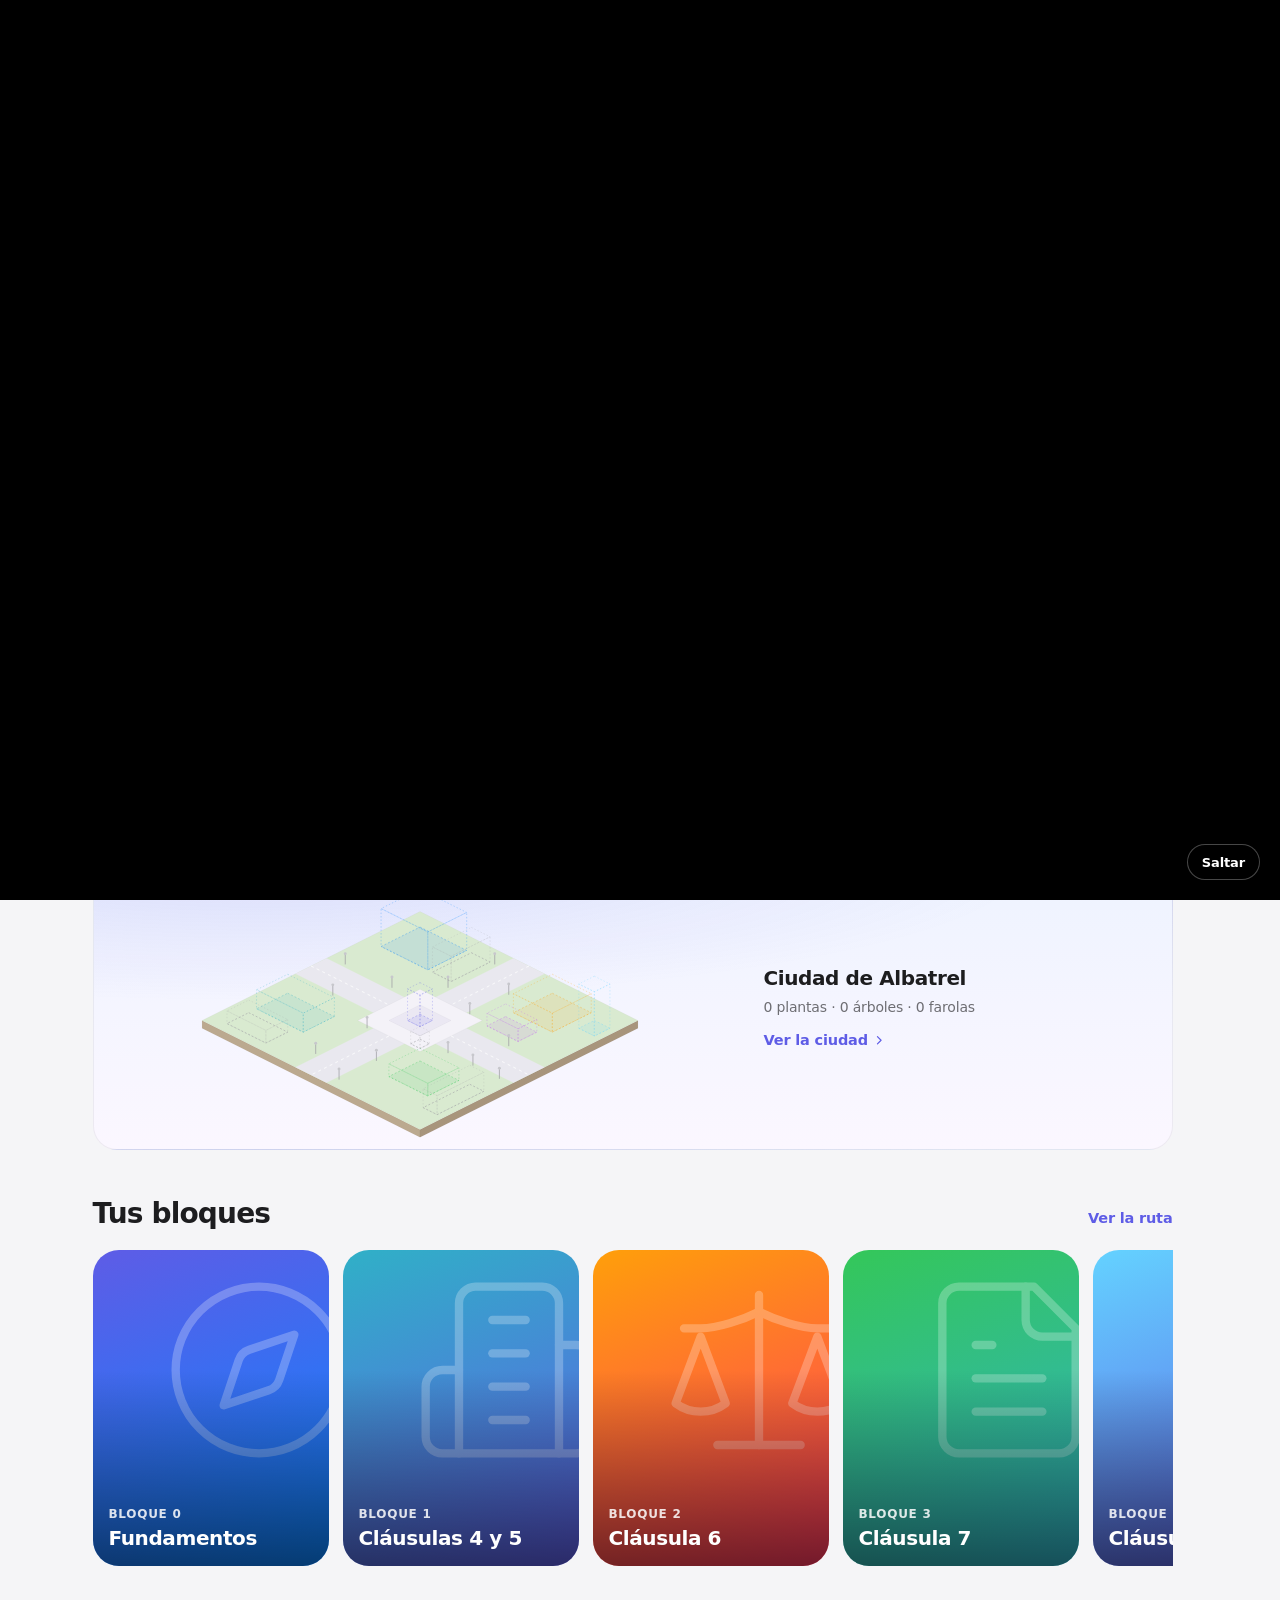
==== commit b2753c22: "Intro de marca al cargar: con sonido en ordenador y en silencio en el móvil." ====
--- a/app/index.html
+++ b/app/index.html
@@ -13,6 +13,13 @@
 </head>
 <body>
 <a class="skip" href="#main">Saltar al contenido</a>
+<div id="film" class="film" role="dialog" aria-modal="true" aria-label="Introducción de Atlas GRC">
+  <video id="film-v" playsinline preload="auto" aria-label="Animación de introducción de Atlas GRC"></video>
+  <div class="film-bar">
+    <button type="button" id="film-skip" class="film-btn">Saltar</button>
+  </div>
+</div>
+<script src="js/intro.js"></script>
 <header class="hdr" id="hdr"></header>
 <main id="main" tabindex="-1"></main>
 <nav class="dock" id="dock" aria-label="Secciones"></nav>
--- a/app/css/atlas.css
+++ b/app/css/atlas.css
@@ -1055,3 +1055,41 @@
   .city-hint{display:none}
 }
 @media (prefers-reduced-motion:reduce){.tk-paper,.tk-paper.tear{animation:none}.printer.printing .pr-led{animation:none}}
+
+/* ═════ Acerca de: autor, código y ecosistema GRC ═════ */
+.about-card{display:flex;gap:16px;align-items:center;padding:16px;border-radius:20px;background:var(--surface-2);border:1px solid var(--line-2)}
+.about-av{flex:none;display:grid;place-items:center;width:72px;height:72px;border-radius:50%;font:800 24px var(--font);letter-spacing:-.02em;color:#fff;background:conic-gradient(from 210deg,var(--track),var(--track-2),var(--track));box-shadow:0 10px 24px -12px var(--track)}
+.about-who{display:flex;flex-direction:column;gap:2px;min-width:0}
+.about-name{font-size:18px;letter-spacing:-.01em}
+.about-role{font-weight:600;color:var(--track);font-size:14px}
+.about-who small{color:var(--ink-3);font-size:13px}
+.about-links{display:flex;flex-wrap:wrap;gap:6px;margin-top:10px}
+.about-link{display:inline-flex;align-items:center;gap:6px;height:30px;padding:0 10px;border-radius:999px;font-size:13px;font-weight:600;color:var(--ink);text-decoration:none;background:var(--surface);border:1px solid var(--line-2);transition:border-color .2s var(--ease-out),transform .16s var(--ease-out)}
+.about-link:hover{border-color:color-mix(in oklab,var(--track) 40%,transparent)}
+.about-link:active{transform:scale(.97)}
+.brand-ic{display:inline-grid;place-items:center;width:16px;height:16px}
+.brand-ic svg{display:block}
+.about-repo{display:inline-flex;align-items:center;gap:8px;font:600 13.5px var(--mono);color:var(--track);text-decoration:none;margin:2px 0 6px}
+.suite{display:grid;grid-template-columns:1fr;gap:10px}
+.about-page .suite{grid-template-columns:repeat(auto-fill,minmax(260px,1fr))}
+.suite-card{display:flex;flex-direction:column;gap:6px;padding:14px;border-radius:16px;background:var(--surface);border:1px solid var(--line-2)}
+.suite-card.here{border-color:color-mix(in oklab,var(--track) 45%,transparent);background:color-mix(in oklab,var(--track) 6%,var(--surface))}
+.suite-card p{margin:0;font-size:13.5px;color:var(--ink-2);line-height:1.45}
+.suite-hd{display:flex;align-items:center;justify-content:space-between;gap:8px}
+.suite-here{background:var(--track-soft);color:var(--track)}
+.suite-row{display:flex;flex-wrap:wrap;gap:6px;margin-top:auto;padding-top:4px}
+.help-cta{margin-top:16px;padding:16px;border-radius:18px;background:var(--fill);display:flex;flex-direction:column;gap:6px}
+.help-cta b{display:inline-flex;align-items:center;gap:8px}
+.help-cta p{margin:0;font-size:14px;color:var(--ink-2)}
+@media (max-width:520px){.about-card{flex-direction:column;align-items:flex-start}}
+
+/* ═════ Intro de marca: cada carga del navegador ═════ */
+html.film-on,html.film-on body{overflow:hidden}
+.film{position:fixed;inset:0;z-index:220;display:grid;place-items:center;background:#000;transition:opacity .45s var(--ease-out)}
+.film.out{opacity:0;pointer-events:none}
+.film video{width:100%;height:100%;object-fit:contain;background:#000}
+.film-bar{position:absolute;left:0;right:0;bottom:0;display:flex;justify-content:flex-end;gap:12px;padding:28px max(20px,env(safe-area-inset-right)) max(20px,env(safe-area-inset-bottom)) max(20px,env(safe-area-inset-left));background:linear-gradient(transparent,rgba(0,0,0,.62))}
+.film-btn{height:36px;padding:0 14px;border-radius:999px;border:1px solid rgba(255,255,255,.28);background:rgba(0,0,0,.45);color:#fff;font:600 13px var(--font);letter-spacing:-.01em;cursor:pointer;backdrop-filter:blur(12px);-webkit-backdrop-filter:blur(12px)}
+.film-btn:hover{background:rgba(255,255,255,.16)}
+.film-btn:active{transform:scale(.97)}
+@media (prefers-reduced-motion:reduce){.film{display:none!important}}
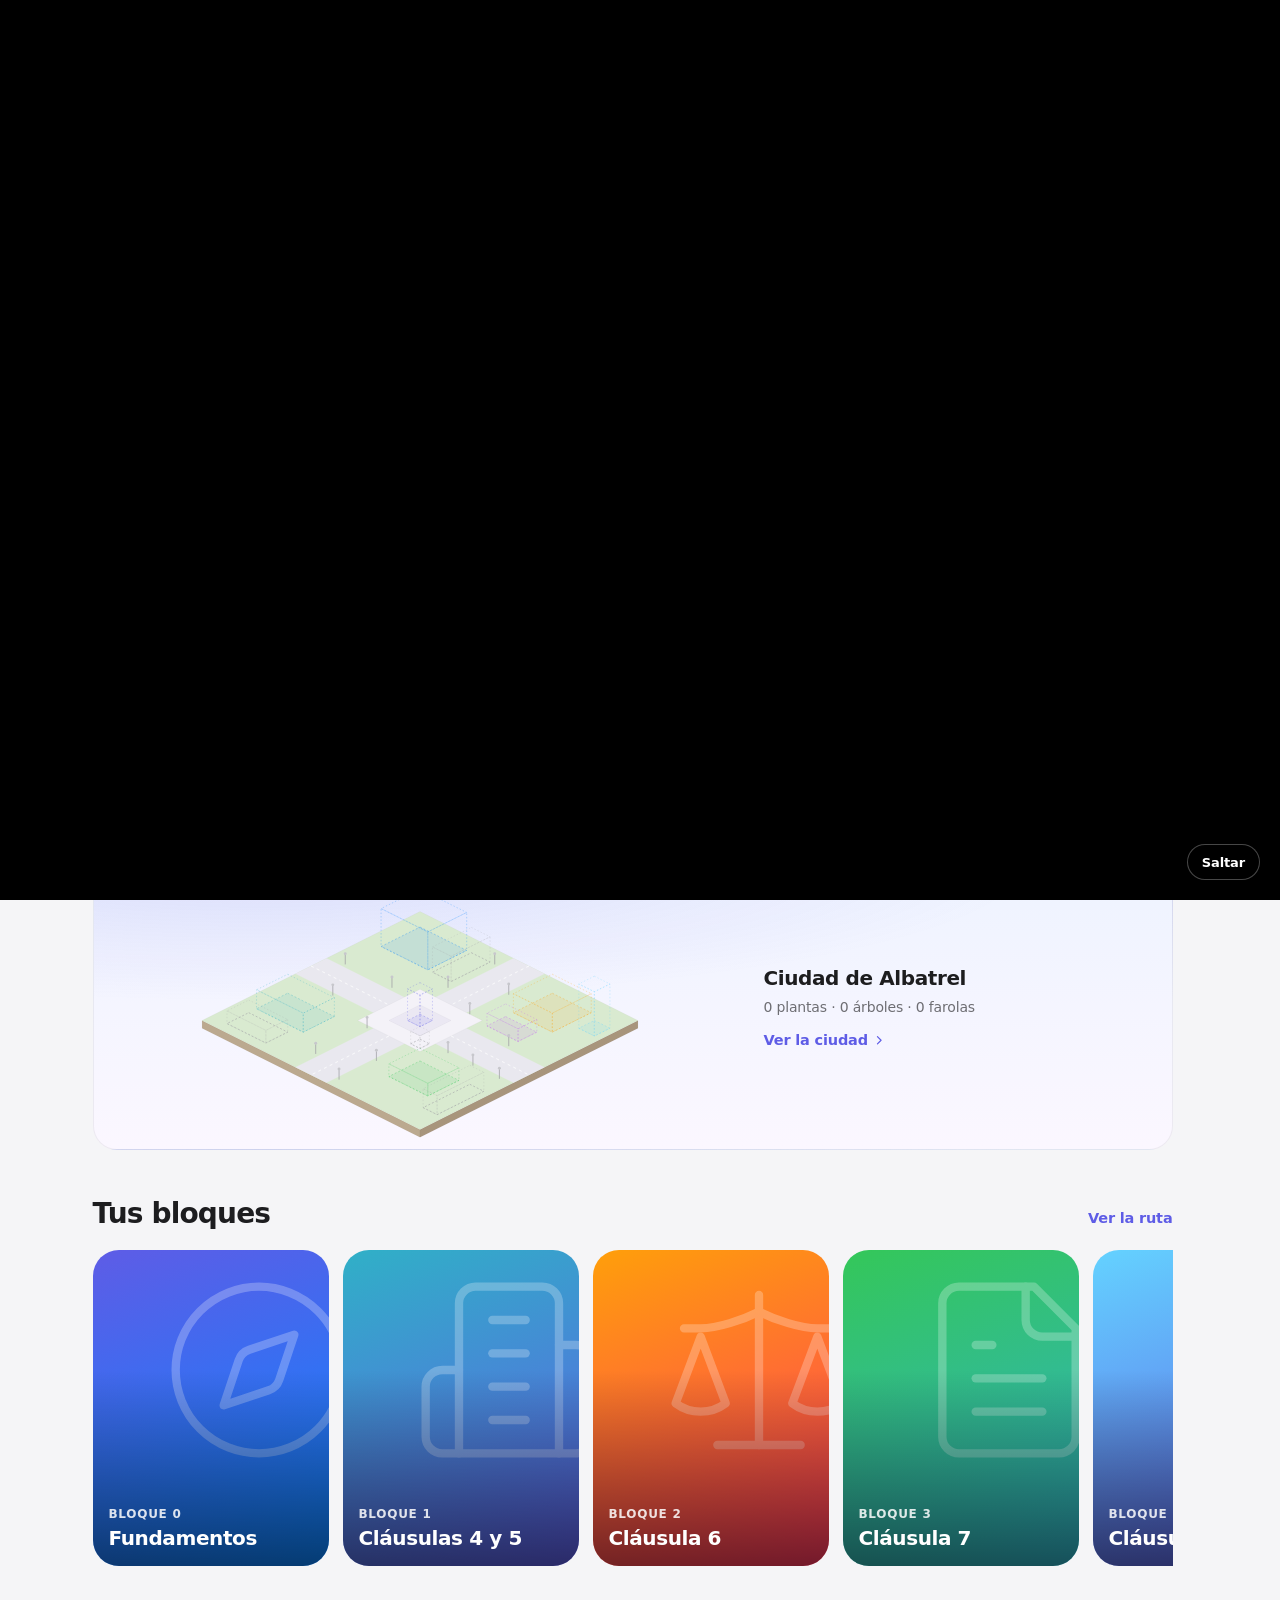
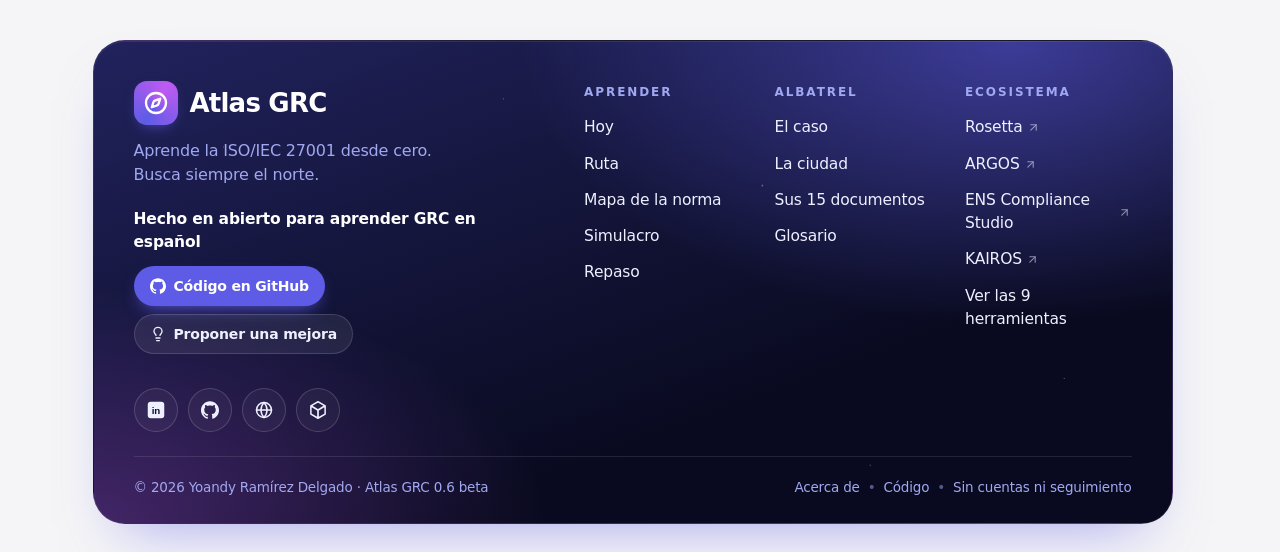
==== commit 81f2794a: "Pie de página y arreglo de los iconos del menú «Más» - Pie oscuro con el brillo del color de la app:" ====
--- a/app/index.html
+++ b/app/index.html
@@ -22,6 +22,7 @@
 <script src="js/intro.js"></script>
 <header class="hdr" id="hdr"></header>
 <main id="main" tabindex="-1"></main>
+<footer class="ftr" id="ftr"></footer>
 <nav class="dock" id="dock" aria-label="Secciones"></nav>
 
 <script type="importmap">{"imports":{"three":"./vendor/three/three.module.min.js"}}</script>
--- a/app/css/atlas.css
+++ b/app/css/atlas.css
@@ -608,7 +608,8 @@
 .menu-i i{width:12px;height:12px;border-radius:4px;background:var(--c);flex:none}
 .menu-i b{display:block;font-size:14.5px}
 .menu-i small{display:block;font-size:12.5px;color:var(--ink-3)}
-.menu-i .ico{margin-left:auto;color:var(--track)}
+.menu-i > .ico{margin-left:auto;color:var(--track)}
+.menu-i > span > .ico{display:block}
 
 /* ═══ Avisos apilados (tipo Sonner): se expanden al pasar el ratón ═══ */
 .toaster{position:fixed;left:50%;bottom:calc(24px + env(safe-area-inset-bottom));z-index:85;width:min(380px,calc(100% - 32px));transform:translateX(-50%);height:0}
@@ -1093,3 +1094,61 @@
 .film-btn:hover{background:rgba(255,255,255,.16)}
 .film-btn:active{transform:scale(.97)}
 @media (prefers-reduced-motion:reduce){.film{display:none!important}}
+
+/* ═════ Pie de página (siempre oscuro, con el brillo del color de la app) ═════ */
+main{padding-bottom:56px}
+.ftr{padding:0 max(20px,env(safe-area-inset-right)) 28px max(20px,env(safe-area-inset-left));opacity:0;transform:translateY(16px);transition:opacity .7s var(--ease-out),transform .7s var(--ease-out)}
+.ftr.in{opacity:1;transform:none}
+.focus .ftr{display:none}
+.ft-card{--li-in:#0b0d2b;--fi:#eef0ff;--fm:color-mix(in oklab,var(--track) 35%,#c9cdf2);max-width:1080px;margin:0 auto;position:relative;overflow:hidden;border-radius:32px;padding:40px 40px 26px;color:var(--fi);
+  background:radial-gradient(70% 90% at 85% 0%,color-mix(in oklab,var(--track) 55%,transparent),transparent 65%),
+    radial-gradient(60% 70% at 0% 100%,color-mix(in oklab,var(--track-2) 30%,transparent),transparent 70%),
+    linear-gradient(160deg,color-mix(in oklab,var(--track) 30%,#0b0d2b),#090a1f 70%);
+  box-shadow:0 30px 60px -30px color-mix(in oklab,var(--track) 55%,transparent),inset 0 1px 0 rgba(255,255,255,.08);border:1px solid rgba(255,255,255,.06)}
+.ft-card::after{content:'';position:absolute;inset:0;pointer-events:none;opacity:.35;background:radial-gradient(1px 1px at 12% 22%,#fff,transparent),radial-gradient(1px 1px at 38% 12%,#fff,transparent),radial-gradient(1.5px 1.5px at 62% 30%,#fff,transparent),radial-gradient(1px 1px at 90% 70%,#fff,transparent),radial-gradient(1px 1px at 72% 88%,#fff,transparent)}
+.ft-top{display:grid;grid-template-columns:minmax(360px,1.2fr) minmax(0,1.6fr);gap:40px;position:relative;z-index:1}
+.ft-logo{display:inline-flex;align-items:center;gap:12px;color:#fff;text-decoration:none}
+.ft-logo .mark{width:44px;height:44px;border-radius:13px}
+.ft-logo .mark .ico{width:24px;height:24px}
+.ft-logo b{font-size:26px;letter-spacing:-.03em}
+.ft-logo:hover .needle{animation:seek-north 1.4s var(--ease-out)}
+.ft-tag{margin:14px 0 22px;color:var(--fm);font-size:16px;line-height:1.45;max-width:34ch}
+.ft-cta-h{display:block;font-size:15.5px;margin-bottom:12px;color:#fff}
+.ft-cta{display:flex;flex-wrap:wrap;gap:8px}
+.ft-cta .ft-btn:not(.primary){background:rgba(255,255,255,.07);box-shadow:inset 0 0 0 1px rgba(255,255,255,.14)}
+.ft-btn{display:inline-flex;align-items:center;gap:8px;height:40px;padding:0 16px;border-radius:999px;font-weight:650;font-size:14px;color:var(--fi);text-decoration:none;transition:transform .16s var(--ease-out),background-color .2s var(--ease-out)}
+.ft-btn:hover{background:rgba(255,255,255,.08)}
+.ft-btn.primary{background:var(--track);color:#fff;box-shadow:0 8px 18px -8px var(--track)}
+.ft-btn.primary:hover{background:color-mix(in oklab,var(--track) 88%,#fff)}
+.ft-btn:active{transform:scale(.97)}
+.ft-btn .ico,.ft-btn .brand-ic{width:16px;height:16px}
+.ft-cols{display:grid;grid-template-columns:repeat(3,minmax(0,1fr));gap:24px}
+.ft-col h3{margin:4px 0 16px;font:700 12px var(--font);letter-spacing:.16em;text-transform:uppercase;color:var(--fm)}
+.ft-col ul{list-style:none;margin:0;padding:0;display:flex;flex-direction:column;gap:12px}
+.ft-a{position:relative;display:inline-flex;align-items:center;gap:4px;color:var(--fi);text-decoration:none;font-size:15.5px;font-weight:500}
+.ft-a .ico{width:13px;height:13px;opacity:.55}
+.ft-a::after{content:'';position:absolute;left:0;right:0;bottom:-3px;height:1.5px;border-radius:2px;background:currentColor;transform:scaleX(0);transform-origin:right;transition:transform .3s var(--ease-out)}
+@media (hover:hover){.ft-a:hover::after{transform:scaleX(1);transform-origin:left}}
+.ft-social{display:flex;gap:10px;margin:34px 0 24px;position:relative;z-index:1}
+.ft-soc{display:grid;place-items:center;width:44px;height:44px;border-radius:50%;color:var(--fi);border:1px solid rgba(255,255,255,.16);background:rgba(255,255,255,.04);transition:transform .2s var(--spring),background-color .2s var(--ease-out),border-color .2s}
+.ft-soc .brand-ic,.ft-soc .ico{width:18px;height:18px}
+.ft-soc .brand-ic svg{width:18px;height:18px}
+@media (hover:hover){.ft-soc:hover{transform:translateY(-3px);background:rgba(255,255,255,.1);border-color:color-mix(in oklab,var(--track) 60%,#fff 10%)}}
+.ft-soc:active{transform:scale(.94)}
+.sr{position:absolute;width:1px;height:1px;overflow:hidden;clip:rect(0 0 0 0);white-space:nowrap}
+.ft-bottom{display:flex;flex-wrap:wrap;justify-content:space-between;gap:10px 20px;padding-top:20px;border-top:1px solid rgba(255,255,255,.1);font-size:13.5px;color:var(--fm);position:relative;z-index:1}
+.ft-legal{display:inline-flex;flex-wrap:wrap;align-items:center;gap:8px}
+.ft-legal a{color:var(--fm);text-decoration:none}
+.ft-legal a:hover{color:#fff}
+.ft-legal i{font-style:normal;opacity:.5}
+@media (max-width:980px){.ft-top{grid-template-columns:1fr;gap:32px}}
+@media (max-width:760px){
+  .ftr{padding-bottom:calc(96px + env(safe-area-inset-bottom))}
+  .ft-card{padding:28px 22px 22px;border-radius:26px}
+  .ft-cols{grid-template-columns:1fr 1fr;gap:26px 16px}
+  .ft-col:last-child{grid-column:1 / -1}
+  .ft-cta{border-radius:20px}
+}
+@media (prefers-reduced-motion:reduce){.ftr{transition:none;opacity:1;transform:none}}
+.captura .ftr{opacity:1;transform:none}
+.focus main{padding-bottom:120px}
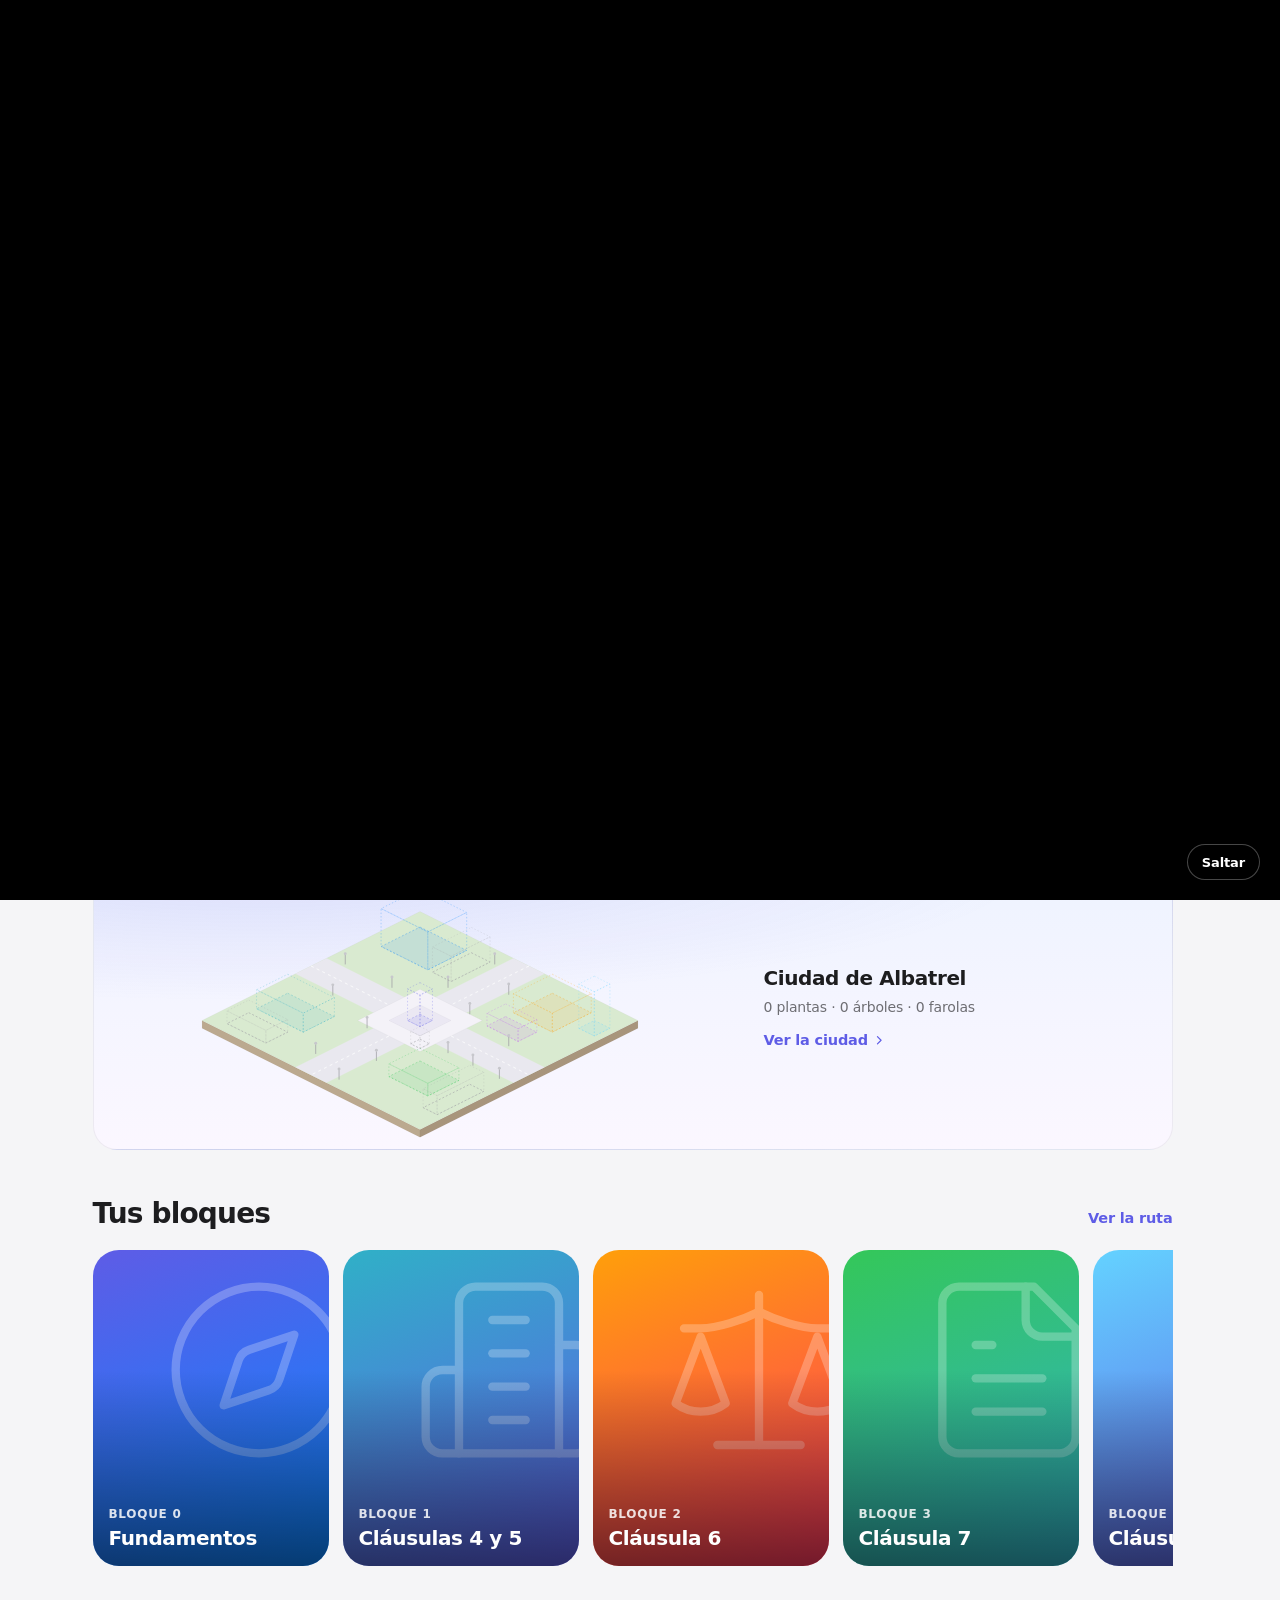
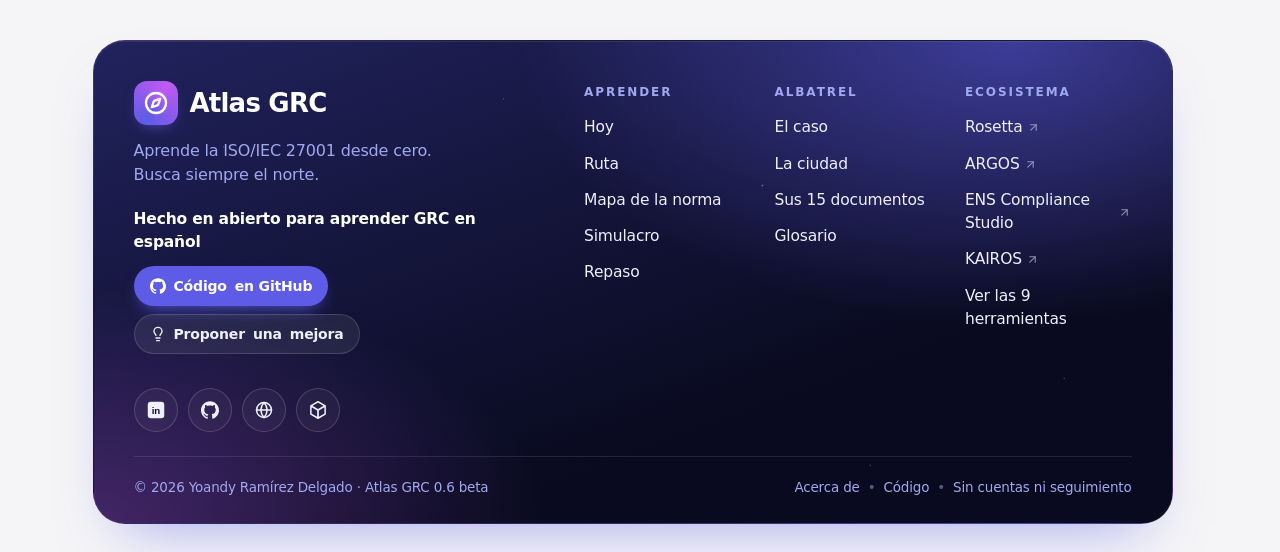
==== commit 98e767ff: "Citas explicadas en la tarjeta, pie compacto en el móvil y pestañas centradas - fuentes.js: resumen " ====
--- a/app/index.html
+++ b/app/index.html
@@ -36,6 +36,7 @@
 <script src="data/iso27001/bloque5.js"></script>
 <script src="data/iso27001/bloque6.js"></script>
 <script src="data/iso27001/albatrel.js"></script>
+<script src="data/iso27001/fuentes.js"></script>
 <!-- Pack privado opcional (fuera de Git): material del curso en local -->
 <script src="data/private/pack.js" onerror="void 0"></script>
 <script src="data/private/examen-ezequiel.js" onerror="void 0"></script>
--- a/app/css/atlas.css
+++ b/app/css/atlas.css
@@ -89,7 +89,7 @@
 .track-btn:hover{border-color:color-mix(in oklab,var(--track) 40%,var(--line))}
 
 /* Pestañas: la pastilla activa se desliza (FLIP con transform, interrumpible) */
-.tabs{position:relative;display:flex;gap:2px;padding:4px;border-radius:999px;background:var(--fill);isolation:isolate}
+.tabs{position:relative;display:flex;justify-self:center;width:max-content;gap:2px;padding:4px;border-radius:999px;background:var(--fill);isolation:isolate}
 .tabs a{position:relative;z-index:1;display:inline-flex;align-items:center;gap:7px;height:36px;padding:0 15px;border-radius:999px;text-decoration:none;font-size:14px;font-weight:600;color:var(--ink-2);white-space:nowrap;transition:color .2s var(--ease-out)}
 .tabs a .ico{font-size:16px}
 .tabs a[aria-current="page"]{color:var(--ink)}
@@ -172,8 +172,11 @@
 .ref .ico{font-size:13px;color:var(--ink-3)}
 @media (hover:hover){.ref:hover{border-color:color-mix(in oklab,var(--track) 45%,var(--line));color:var(--ink)}}
 .ref.web .ico{color:var(--web)}
-.ref.cite{cursor:default;border-style:dashed}
-@media (hover:hover){.ref.cite:hover{border-color:var(--line);color:var(--ink-2)}}
+.ref.cite{cursor:pointer;font-family:inherit}
+.ref.cite .ico:last-child{font-size:12px;opacity:.6;transition:transform .25s var(--ease-out)}
+.ref.cite[aria-expanded="true"]{border-color:color-mix(in oklab,var(--track) 45%,transparent);color:var(--track)}
+.ref.cite[aria-expanded="true"] .ico:last-child{transform:rotate(180deg)}
+@media (hover:hover){.ref.cite:hover{border-color:color-mix(in oklab,var(--track) 35%,transparent);color:var(--ink)}}
 
 /* Aparición escalonada (stagger) al entrar en una vista */
 .rise{animation:rise .5s var(--ease-out) both;animation-delay:calc(var(--i,0) * 40ms)}
@@ -1142,13 +1145,37 @@
 .ft-legal a:hover{color:#fff}
 .ft-legal i{font-style:normal;opacity:.5}
 @media (max-width:980px){.ft-top{grid-template-columns:1fr;gap:32px}}
+.ft-soc-col{display:none}
+.ft-soc-grid{display:grid;grid-template-columns:repeat(2,44px);gap:10px}
 @media (max-width:760px){
   .ftr{padding-bottom:calc(96px + env(safe-area-inset-bottom))}
-  .ft-card{padding:28px 22px 22px;border-radius:26px}
-  .ft-cols{grid-template-columns:1fr 1fr;gap:26px 16px}
-  .ft-col:last-child{grid-column:1 / -1}
-  .ft-cta{border-radius:20px}
+  .ft-card{padding:26px 20px 20px;border-radius:26px}
+  .ft-top{gap:26px}
+  .ft-tag{margin:10px 0 16px;font-size:15px}
+  .ft-cta-h{display:none}
+  .ft-cta{display:grid;grid-template-columns:1fr 1fr;gap:8px}
+  .ft-btn{justify-content:center;padding:0 10px;white-space:nowrap}
+  .ft-long{display:none}
+  .ft-cols{grid-template-columns:1fr 1fr;gap:24px 16px}
+  .ft-col ul{gap:10px}
+  .ft-a{font-size:15px}
+  .ft-more{display:none}
+  .ft-soc-col{display:block}
+  .ft-social{display:none}
+  .ft-bottom{margin-top:24px;font-size:12.5px}
 }
 @media (prefers-reduced-motion:reduce){.ftr{transition:none;opacity:1;transform:none}}
 .captura .ftr{opacity:1;transform:none}
 .focus main{padding-bottom:120px}
+
+/* Resumen propio de la página citada (dentro de la tarjeta, sin abrir documentos) */
+.src-note{margin-top:10px;padding:12px 14px;border-radius:14px;background:color-mix(in oklab,var(--track) 6%,var(--surface-2));border:1px solid color-mix(in oklab,var(--track) 18%,transparent);font-size:14px;line-height:1.45;color:var(--ink-2);animation:src-in .3s var(--ease-out)}
+.src-h{display:flex;align-items:center;gap:6px;font-size:12px;color:var(--ink-3);margin-bottom:4px}
+.src-h b{color:var(--ink-2);font-weight:600}
+.src-t{display:block;color:var(--ink);font-size:14.5px;margin-bottom:4px}
+.src-note ul{margin:0;padding-left:18px;display:flex;flex-direction:column;gap:3px}
+.src-note p{margin:0}
+.src-open{display:inline-flex;align-items:center;gap:5px;margin-top:8px;font-size:13px}
+@keyframes src-in{from{opacity:0;transform:translateY(-4px)}}
+.fb .src-note{margin:10px 0 0;max-height:34vh;overflow:auto}
+@media (prefers-reduced-motion:reduce){.src-note{animation:none}}
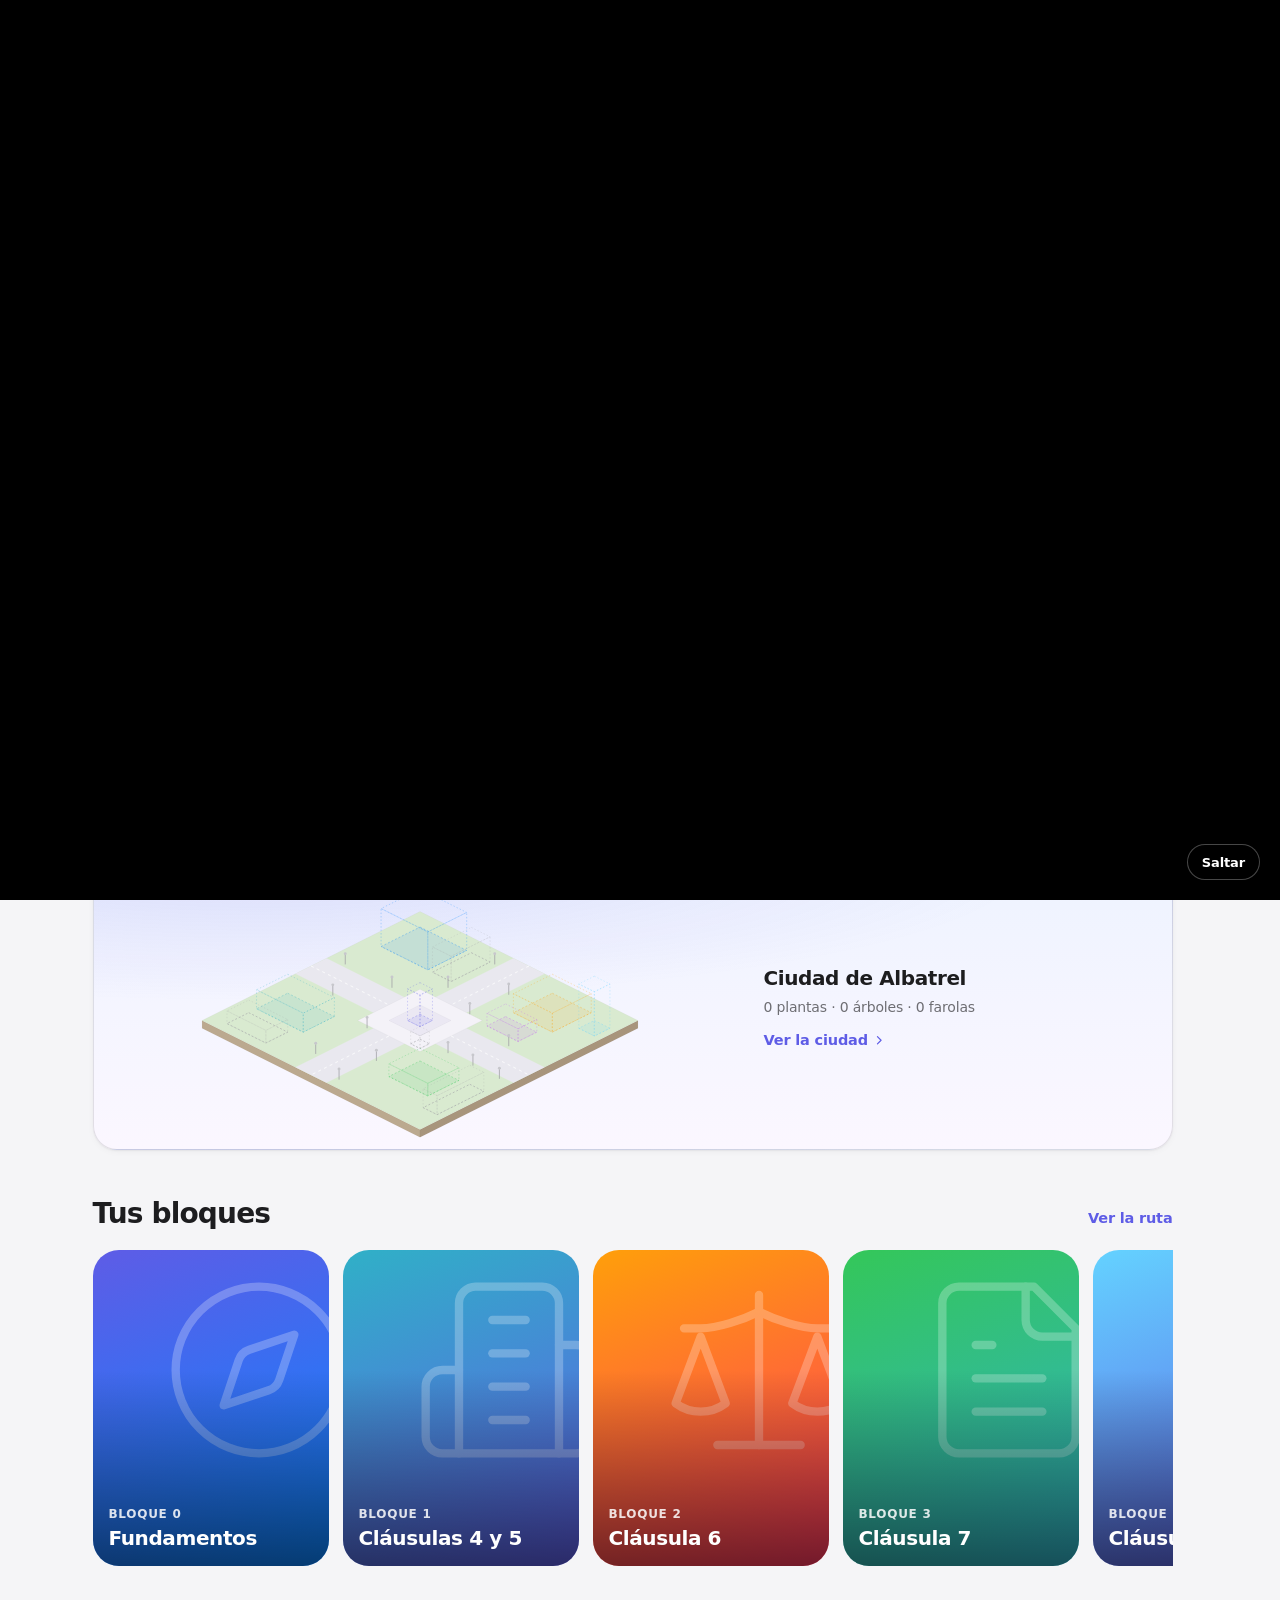
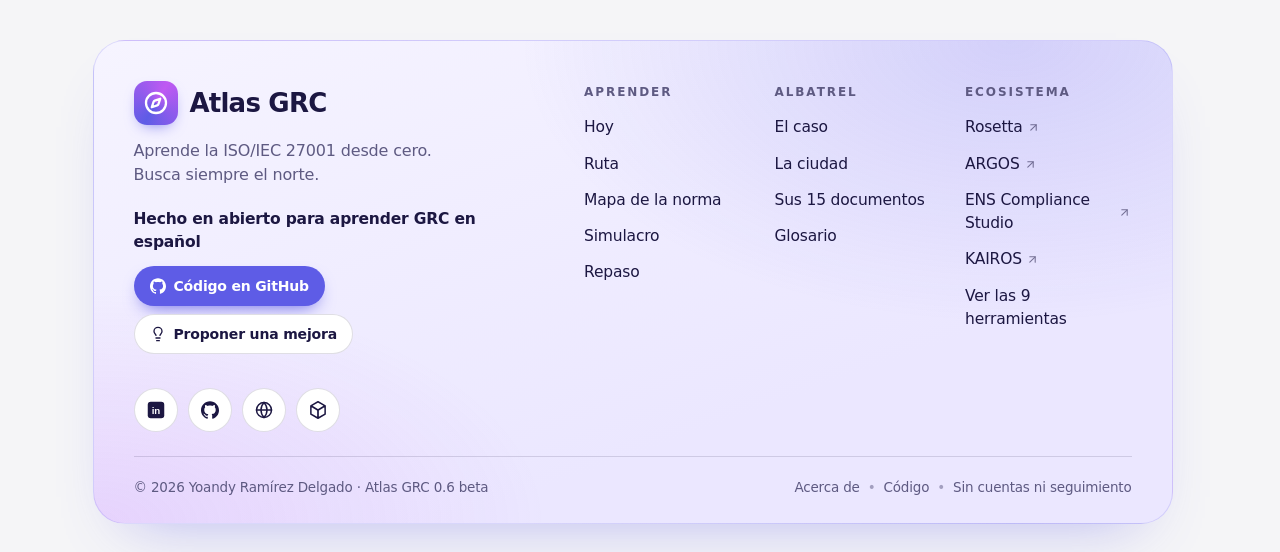
==== commit dd009a00: "Español / English en toda la app, modo claro por defecto y contornos más marcados - Selector ES/EN j" ====
--- a/app/index.html
+++ b/app/index.html
@@ -10,6 +10,9 @@
 <meta name="description" content="Atlas GRC: estudio personal de la ISO/IEC 27001:2022 desde cero, con el material del curso GRC.">
 <link rel="icon" href="data:image/svg+xml,%3Csvg xmlns='http://www.w3.org/2000/svg' viewBox='0 0 32 32'%3E%3Cdefs%3E%3ClinearGradient id='g' x1='0' y1='0' x2='1' y2='1'%3E%3Cstop offset='0' stop-color='%235e5ce6'/%3E%3Cstop offset='1' stop-color='%23bf5af2'/%3E%3C/linearGradient%3E%3C/defs%3E%3Crect width='32' height='32' rx='9' fill='url%28%23g%29'/%3E%3Cg transform='translate%284 4%29' fill='none' stroke='white' stroke-width='2' stroke-linecap='round' stroke-linejoin='round'%3E%3Ccircle cx='12' cy='12' r='10'/%3E%3Cpath d='m16.24 7.76-1.804 5.411a2 2 0 0 1-1.265 1.265L7.76 16.24l1.804-5.411a2 2 0 0 1 1.265-1.265z'/%3E%3C/g%3E%3C/svg%3E">
 <link rel="stylesheet" href="css/atlas.css">
+<script src="js/i18n.js"></script>
+<script>/* En inglés se cargan los diccionarios (solo entonces) */
+if (I18N.lang === 'en') ['ui', 'extra', 'c1', 'c2', 'c3', 'c4', 'c5', 'c6', 'c7', 'c8', 'c9', 'c10', 'c11', 'c12', 'c13'].forEach(f => document.write('<script src="i18n/en-' + f + '.js" onerror="void 0"><\/script>'));</script>
 </head>
 <body>
 <a class="skip" href="#main">Saltar al contenido</a>
@@ -37,10 +40,12 @@
 <script src="data/iso27001/bloque6.js"></script>
 <script src="data/iso27001/albatrel.js"></script>
 <script src="data/iso27001/fuentes.js"></script>
+<script src="data/iso27001/explicaciones.js"></script>
 <!-- Pack privado opcional (fuera de Git): material del curso en local -->
 <script src="data/private/pack.js" onerror="void 0"></script>
 <script src="data/private/examen-ezequiel.js" onerror="void 0"></script>
 <script src="data/iso27001/norma.js"></script>
+<script>I18N.apply();</script>
 <script src="js/store.js"></script>
 <script src="js/motion.js"></script>
 <script src="js/exercises.js"></script>
@@ -49,5 +54,6 @@
 <script src="js/docs.js"></script>
   <script src="js/city.js"></script>
 <script src="js/app.js"></script>
+<script>I18N.observe();</script>
 </body>
 </html>
--- a/app/css/atlas.css
+++ b/app/css/atlas.css
@@ -8,7 +8,7 @@
 :root{
   --bg:#f5f5f7; --bg-2:#ececf0; --surface:#ffffff; --surface-2:#f7f7f9; --glass:rgba(255,255,255,.72);
   --ink:#1d1d1f; --ink-2:#424245; --ink-3:#6e6e73; --ink-4:#a1a1a6;
-  --line:rgba(0,0,0,.09); --line-2:rgba(0,0,0,.055); --fill:rgba(0,0,0,.045); --fill-2:rgba(0,0,0,.08);
+  --line:rgba(0,0,0,.14); --line-2:rgba(0,0,0,.1); --fill:rgba(0,0,0,.05); --fill-2:rgba(0,0,0,.09);
   --track:#5e5ce6; --track-ink:#ffffff; --track-2:#bf5af2;
   --track-soft:color-mix(in oklab,var(--track) 10%,transparent);
   --ok:#248a3d; --ok-fill:#34c759; --ok-soft:color-mix(in oklab,#34c759 14%,transparent);
@@ -729,9 +729,6 @@
 
 /* ═════════ Integración de los borradores (v0.3) ═════════ */
 /* Tema coral: fondo cálido (el acento lo pone applyTrack) */
-:root[data-skin="coral"]{--bg:#fbf8f6;--bg-2:#f6efeb;--surface:#ffffff;--surface-2:#fdf3ef}
-@media (prefers-color-scheme:dark){:root[data-skin="coral"]:not([data-theme="light"]){--bg:#0f0b0b;--bg-2:#160f0f;--surface:#1b1414;--surface-2:#231a19}}
-:root[data-skin="coral"][data-theme="dark"]{--bg:#0f0b0b;--bg-2:#160f0f;--surface:#1b1414;--surface-2:#231a19}
 :root[data-skin="coral"] .hero{background:radial-gradient(120% 140% at 100% 0%,var(--track-2) 0%,transparent 55%),radial-gradient(120% 120% at 0% 100%,#ff6482 0%,transparent 50%),var(--track)}
 
 /* Accesos rápidos redondos */
@@ -982,7 +979,11 @@
 .city-legend .cl small{display:block;color:var(--ink-3);font-size:13.5px;line-height:1.4;margin-top:8px}
 .cl-h{display:flex;align-items:center;gap:8px;font-weight:600}
 .cl-h b{margin-left:auto;font-size:20px;font-variant-numeric:tabular-nums;letter-spacing:-.02em}
-.cl-i{display:grid;place-items:center;width:30px;height:30px;border-radius:9px;background:var(--track-soft);color:var(--track)}
+/* .mini span pone display:block: aquí hace falta más especificidad para centrar el icono */
+.mini .cl-i{display:grid;place-items:center;flex:none;width:30px;height:30px;border-radius:9px;background:var(--track-soft);color:var(--track)}
+.mini .cl-i .ico{font-size:16px}
+.mini .cl-h span:not(.cl-i){font-size:14px;color:var(--ink-2)}
+.mini .cl-h b{margin:0 0 0 auto;font:700 20px/1 var(--display)}
 .prog-row{display:flex;align-items:center;gap:12px}
 /* Miniatura en Hoy y en el caso */
 .city-mini{position:relative;display:grid;grid-template-columns:minmax(0,1.5fr) minmax(0,1fr);align-items:center;gap:8px;border-radius:24px;overflow:hidden;text-decoration:none;color:inherit;border:1px solid var(--line-2);
@@ -1103,10 +1104,10 @@
 .ftr{padding:0 max(20px,env(safe-area-inset-right)) 28px max(20px,env(safe-area-inset-left));opacity:0;transform:translateY(16px);transition:opacity .7s var(--ease-out),transform .7s var(--ease-out)}
 .ftr.in{opacity:1;transform:none}
 .focus .ftr{display:none}
-.ft-card{--li-in:#0b0d2b;--fi:#eef0ff;--fm:color-mix(in oklab,var(--track) 35%,#c9cdf2);max-width:1080px;margin:0 auto;position:relative;overflow:hidden;border-radius:32px;padding:40px 40px 26px;color:var(--fi);
+.ft-card{--ft-base:#0b0d2b;--ft-deep:#090a1f;--li-in:var(--ft-base);--fi:#eef0ff;--fm:color-mix(in oklab,var(--track) 30%,#cfd3e6);max-width:1080px;margin:0 auto;position:relative;overflow:hidden;border-radius:32px;padding:40px 40px 26px;color:var(--fi);
   background:radial-gradient(70% 90% at 85% 0%,color-mix(in oklab,var(--track) 55%,transparent),transparent 65%),
     radial-gradient(60% 70% at 0% 100%,color-mix(in oklab,var(--track-2) 30%,transparent),transparent 70%),
-    linear-gradient(160deg,color-mix(in oklab,var(--track) 30%,#0b0d2b),#090a1f 70%);
+    linear-gradient(160deg,color-mix(in oklab,var(--track) 24%,var(--ft-base)),var(--ft-deep) 70%);
   box-shadow:0 30px 60px -30px color-mix(in oklab,var(--track) 55%,transparent),inset 0 1px 0 rgba(255,255,255,.08);border:1px solid rgba(255,255,255,.06)}
 .ft-card::after{content:'';position:absolute;inset:0;pointer-events:none;opacity:.35;background:radial-gradient(1px 1px at 12% 22%,#fff,transparent),radial-gradient(1px 1px at 38% 12%,#fff,transparent),radial-gradient(1.5px 1.5px at 62% 30%,#fff,transparent),radial-gradient(1px 1px at 90% 70%,#fff,transparent),radial-gradient(1px 1px at 72% 88%,#fff,transparent)}
 .ft-top{display:grid;grid-template-columns:minmax(360px,1.2fr) minmax(0,1.6fr);gap:40px;position:relative;z-index:1}
@@ -1177,5 +1178,149 @@
 .src-note p{margin:0}
 .src-open{display:inline-flex;align-items:center;gap:5px;margin-top:8px;font-size:13px}
 @keyframes src-in{from{opacity:0;transform:translateY(-4px)}}
-.fb .src-note{margin:10px 0 0;max-height:34vh;overflow:auto}
+.fb .src-note{margin:0 0 4px;max-height:34vh;overflow:auto}
+.fb-row + .src-note,.refs + .src-note{margin-top:10px}
+.src-why{margin:0 0 6px!important;color:var(--ink)}
 @media (prefers-reduced-motion:reduce){.src-note{animation:none}}
+
+/* ═════ Pieles azul eléctrico y verde ═════ */
+:root[data-skin="azul"] .hero{background:radial-gradient(120% 140% at 100% 0%,var(--track-2) 0%,transparent 55%),radial-gradient(120% 120% at 0% 100%,#5b3dff 0%,transparent 50%),var(--track)}
+:root[data-skin="azul"] .ob{background:radial-gradient(80% 60% at 15% 10%,#00b8ff,transparent 60%),radial-gradient(80% 70% at 95% 100%,#1f5cff,transparent 60%),linear-gradient(180deg,#07112b,#0f2a6b)}
+:root[data-skin="verde"] .hero{background:radial-gradient(120% 140% at 100% 0%,var(--track-2) 0%,transparent 55%),radial-gradient(120% 120% at 0% 100%,#0a7d6e 0%,transparent 50%),var(--track)}
+:root[data-skin="verde"] .ob{background:radial-gradient(80% 60% at 15% 10%,#7cc83a,transparent 60%),radial-gradient(80% 70% at 95% 100%,#0f9b57,transparent 60%),linear-gradient(180deg,#071a10,#0f4a2b)}
+
+.why-btn{height:32px;padding:0 12px;font-size:13px}
+.fb .src-note{margin-top:12px}
+
+/* Base oscura del pie según el color: evita mezclas turbias (verde sobre azul marino) */
+:root[data-skin="coral"] .ft-card{--ft-base:#1c0d10;--ft-deep:#120809;--fi:#fff1ef;--fm:color-mix(in oklab,var(--track) 28%,#e8d6d4)}
+:root[data-skin="azul"] .ft-card{--ft-base:#071233;--ft-deep:#040a1d;--fi:#eef4ff;--fm:color-mix(in oklab,var(--track) 30%,#cfdaf0)}
+:root[data-skin="verde"] .ft-card{--ft-base:#0a0a0a;--ft-deep:#000;--fi:#effaf3;--fm:color-mix(in oklab,var(--track) 30%,#cfe3d7);
+  background:radial-gradient(70% 90% at 85% 0%,color-mix(in oklab,var(--track) 42%,transparent),transparent 65%),
+    radial-gradient(60% 70% at 0% 100%,color-mix(in oklab,var(--track-2) 14%,transparent),transparent 70%),
+    linear-gradient(160deg,var(--ft-base),var(--ft-deep) 70%);border-color:rgba(255,255,255,.08)}
+
+/* Verde en modo claro: pie claro (menta) con texto oscuro; en oscuro sigue negro */
+:root[data-skin="verde"]:not([data-theme="dark"]) .ft-card{--fi:#0f2a1b;--fm:#4f6b5b;--li-in:#fff;color:var(--fi);
+  background:radial-gradient(70% 90% at 85% 0%,color-mix(in oklab,var(--track) 22%,transparent),transparent 65%),
+    radial-gradient(60% 70% at 0% 100%,color-mix(in oklab,var(--track-2) 16%,transparent),transparent 70%),
+    linear-gradient(160deg,#f3faf5,#e6f3ea 70%);
+  border-color:color-mix(in oklab,var(--track) 18%,transparent);box-shadow:0 30px 60px -36px color-mix(in oklab,var(--track) 45%,transparent)}
+:root[data-skin="verde"]:not([data-theme="dark"]) .ft-card::after{opacity:0}
+:root[data-skin="verde"]:not([data-theme="dark"]) .ft-logo,:root[data-skin="verde"]:not([data-theme="dark"]) .ft-cta-h{color:var(--fi)}
+:root[data-skin="verde"]:not([data-theme="dark"]) .ft-btn:not(.primary){background:#fff;box-shadow:inset 0 0 0 1px rgba(15,42,27,.14);color:var(--fi)}
+:root[data-skin="verde"]:not([data-theme="dark"]) .ft-soc{color:var(--fi);border-color:rgba(15,42,27,.16);background:#fff}
+:root[data-skin="verde"]:not([data-theme="dark"]) .ft-bottom{border-top-color:rgba(15,42,27,.1)}
+:root[data-skin="verde"]:not([data-theme="dark"]) .ft-legal a:hover{color:var(--track)}
+@media (prefers-color-scheme:dark){:root[data-skin="verde"]:not([data-theme="light"]) .ft-card{--fi:#e9f5ee;--fm:#93ad9f;--li-in:#111a15;
+  background:radial-gradient(70% 90% at 85% 0%,color-mix(in oklab,var(--track) 16%,transparent),transparent 65%),radial-gradient(60% 70% at 0% 100%,color-mix(in oklab,var(--track-2) 8%,transparent),transparent 70%),linear-gradient(160deg,#13201a,#0d1612 70%);
+  border-color:color-mix(in oklab,var(--track) 16%,transparent);box-shadow:0 30px 60px -36px rgba(0,0,0,.8)}
+  :root[data-skin="verde"]:not([data-theme="light"]) .ft-card::after{opacity:.35}
+  :root[data-skin="verde"]:not([data-theme="light"]) .ft-logo,:root[data-skin="verde"]:not([data-theme="light"]) .ft-cta-h{color:#fff}
+  :root[data-skin="verde"]:not([data-theme="light"]) .ft-btn:not(.primary){background:rgba(255,255,255,.07);box-shadow:inset 0 0 0 1px rgba(255,255,255,.14);color:var(--fi)}
+  :root[data-skin="verde"]:not([data-theme="light"]) .ft-soc{color:var(--fi);border-color:rgba(255,255,255,.16);background:rgba(255,255,255,.04)}
+  :root[data-skin="verde"]:not([data-theme="light"]) .ft-bottom{border-top-color:rgba(255,255,255,.1)}}
+
+/* Verde en modo oscuro: superficie verde muy oscura y brillo discreto (sin neón) */
+:root[data-skin="verde"][data-theme="dark"] .ft-card{--fi:#e9f5ee;--fm:#93ad9f;--li-in:#111a15;
+  background:radial-gradient(70% 90% at 85% 0%,color-mix(in oklab,var(--track) 16%,transparent),transparent 65%),radial-gradient(60% 70% at 0% 100%,color-mix(in oklab,var(--track-2) 8%,transparent),transparent 70%),linear-gradient(160deg,#13201a,#0d1612 70%);
+  border-color:color-mix(in oklab,var(--track) 16%,transparent);box-shadow:0 30px 60px -36px rgba(0,0,0,.8)}
+:root[data-skin="verde"][data-theme="dark"] .ft-card::after{opacity:.2}
+
+/* Azul eléctrico: pie claro (hielo) en modo claro y superficie azul muy oscura en modo oscuro */
+:root[data-skin="azul"]:not([data-theme="dark"]) .ft-card{--fi:#0d1b3a;--fm:#51617f;--li-in:#fff;color:var(--fi);
+  background:radial-gradient(70% 90% at 85% 0%,color-mix(in oklab,var(--track) 20%,transparent),transparent 65%),
+    radial-gradient(60% 70% at 0% 100%,color-mix(in oklab,var(--track-2) 16%,transparent),transparent 70%),
+    linear-gradient(160deg,#f3f7ff,#e5edff 70%);
+  border-color:color-mix(in oklab,var(--track) 18%,transparent);box-shadow:0 30px 60px -36px color-mix(in oklab,var(--track) 45%,transparent)}
+:root[data-skin="azul"]:not([data-theme="dark"]) .ft-card::after{opacity:0}
+:root[data-skin="azul"]:not([data-theme="dark"]) .ft-logo,:root[data-skin="azul"]:not([data-theme="dark"]) .ft-cta-h{color:var(--fi)}
+:root[data-skin="azul"]:not([data-theme="dark"]) .ft-btn:not(.primary){background:#fff;box-shadow:inset 0 0 0 1px rgba(13,27,58,.14);color:var(--fi)}
+:root[data-skin="azul"]:not([data-theme="dark"]) .ft-soc{color:var(--fi);border-color:rgba(13,27,58,.16);background:#fff}
+:root[data-skin="azul"]:not([data-theme="dark"]) .ft-bottom{border-top-color:rgba(13,27,58,.1)}
+:root[data-skin="azul"]:not([data-theme="dark"]) .ft-legal a:hover{color:var(--track)}
+@media (prefers-color-scheme:dark){
+  :root[data-skin="azul"]:not([data-theme="light"]) .ft-card{--fi:#e8eefb;--fm:#93a3c2;--li-in:#111827;color:var(--fi);
+    background:radial-gradient(70% 90% at 85% 0%,color-mix(in oklab,var(--track) 18%,transparent),transparent 65%),radial-gradient(60% 70% at 0% 100%,color-mix(in oklab,var(--track-2) 9%,transparent),transparent 70%),linear-gradient(160deg,#131b2e,#0b1120 70%);
+    border-color:color-mix(in oklab,var(--track) 18%,transparent);box-shadow:0 30px 60px -36px rgba(0,0,0,.8)}
+  :root[data-skin="azul"]:not([data-theme="light"]) .ft-card::after{opacity:.2}
+  :root[data-skin="azul"]:not([data-theme="light"]) .ft-logo,:root[data-skin="azul"]:not([data-theme="light"]) .ft-cta-h{color:#fff}
+  :root[data-skin="azul"]:not([data-theme="light"]) .ft-btn:not(.primary){background:rgba(255,255,255,.07);box-shadow:inset 0 0 0 1px rgba(255,255,255,.14);color:var(--fi)}
+  :root[data-skin="azul"]:not([data-theme="light"]) .ft-soc{color:var(--fi);border-color:rgba(255,255,255,.16);background:rgba(255,255,255,.04)}
+  :root[data-skin="azul"]:not([data-theme="light"]) .ft-bottom{border-top-color:rgba(255,255,255,.1)}}
+:root[data-skin="azul"][data-theme="dark"] .ft-card{--fi:#e8eefb;--fm:#93a3c2;--li-in:#111827;
+  background:radial-gradient(70% 90% at 85% 0%,color-mix(in oklab,var(--track) 18%,transparent),transparent 65%),radial-gradient(60% 70% at 0% 100%,color-mix(in oklab,var(--track-2) 9%,transparent),transparent 70%),linear-gradient(160deg,#131b2e,#0b1120 70%);
+  border-color:color-mix(in oklab,var(--track) 18%,transparent);box-shadow:0 30px 60px -36px rgba(0,0,0,.8)}
+:root[data-skin="azul"][data-theme="dark"] .ft-card::after{opacity:.2}
+
+/* Coral: pie claro en modo claro y superficie oscura del color en modo oscuro */
+:root[data-skin="coral"]:not([data-theme="dark"]) .ft-card{--fi:#3a1417;--fm:#7d5b5c;--li-in:#fff;color:var(--fi);
+  background:radial-gradient(70% 90% at 85% 0%,color-mix(in oklab,var(--track) 20%,transparent),transparent 65%),
+    radial-gradient(60% 70% at 0% 100%,color-mix(in oklab,var(--track-2) 16%,transparent),transparent 70%),
+    linear-gradient(160deg,#fff6f3,#ffe8e2 70%);
+  border-color:color-mix(in oklab,var(--track) 18%,transparent);box-shadow:0 30px 60px -36px color-mix(in oklab,var(--track) 45%,transparent)}
+:root[data-skin="coral"]:not([data-theme="dark"]) .ft-card::after{opacity:0}
+:root[data-skin="coral"]:not([data-theme="dark"]) .ft-logo,:root[data-skin="coral"]:not([data-theme="dark"]) .ft-cta-h{color:var(--fi)}
+:root[data-skin="coral"]:not([data-theme="dark"]) .ft-btn:not(.primary){background:#fff;box-shadow:inset 0 0 0 1px rgba(58,20,23,.14);color:var(--fi)}
+:root[data-skin="coral"]:not([data-theme="dark"]) .ft-soc{color:var(--fi);border-color:rgba(58,20,23,.14);background:#fff}
+:root[data-skin="coral"]:not([data-theme="dark"]) .ft-bottom{border-top-color:rgba(58,20,23,.14)}
+:root[data-skin="coral"]:not([data-theme="dark"]) .ft-legal a:hover{color:var(--track)}
+@media (prefers-color-scheme:dark){
+  :root[data-skin="coral"]:not([data-theme="light"]) .ft-card{--fi:#fbecea;--fm:#bf9d9c;--li-in:#150d0f;color:var(--fi);
+    background:radial-gradient(70% 90% at 85% 0%,color-mix(in oklab,var(--track) 18%,transparent),transparent 65%),radial-gradient(60% 70% at 0% 100%,color-mix(in oklab,var(--track-2) 9%,transparent),transparent 70%),linear-gradient(160deg,#221619,#150d0f 70%);
+    border-color:color-mix(in oklab,var(--track) 18%,transparent);box-shadow:0 30px 60px -36px rgba(0,0,0,.8)}
+  :root[data-skin="coral"]:not([data-theme="light"]) .ft-card::after{opacity:.2}
+  :root[data-skin="coral"]:not([data-theme="light"]) .ft-logo,:root[data-skin="coral"]:not([data-theme="light"]) .ft-cta-h{color:#fff}
+  :root[data-skin="coral"]:not([data-theme="light"]) .ft-btn:not(.primary){background:rgba(255,255,255,.07);box-shadow:inset 0 0 0 1px rgba(255,255,255,.14);color:var(--fi)}
+  :root[data-skin="coral"]:not([data-theme="light"]) .ft-soc{color:var(--fi);border-color:rgba(255,255,255,.16);background:rgba(255,255,255,.04)}
+  :root[data-skin="coral"]:not([data-theme="light"]) .ft-bottom{border-top-color:rgba(255,255,255,.1)}}
+:root[data-skin="coral"][data-theme="dark"] .ft-card{--fi:#fbecea;--fm:#bf9d9c;--li-in:#150d0f;
+  background:radial-gradient(70% 90% at 85% 0%,color-mix(in oklab,var(--track) 18%,transparent),transparent 65%),radial-gradient(60% 70% at 0% 100%,color-mix(in oklab,var(--track-2) 9%,transparent),transparent 70%),linear-gradient(160deg,#221619,#150d0f 70%);
+  border-color:color-mix(in oklab,var(--track) 18%,transparent);box-shadow:0 30px 60px -36px rgba(0,0,0,.8)}
+:root[data-skin="coral"][data-theme="dark"] .ft-card::after{opacity:.2}
+:root[data-skin="coral"][data-theme="dark"] .ft-logo,:root[data-skin="coral"][data-theme="dark"] .ft-cta-h{color:#fff}
+:root[data-skin="coral"][data-theme="dark"] .ft-btn:not(.primary){background:rgba(255,255,255,.07);box-shadow:inset 0 0 0 1px rgba(255,255,255,.14);color:var(--fi)}
+:root[data-skin="coral"][data-theme="dark"] .ft-soc{color:var(--fi);border-color:rgba(255,255,255,.16);background:rgba(255,255,255,.04)}
+:root[data-skin="coral"][data-theme="dark"] .ft-bottom{border-top-color:rgba(255,255,255,.1)}
+
+/* Malva: pie claro en modo claro y superficie oscura del color en modo oscuro */
+:root:not([data-skin]):not([data-theme="dark"]) .ft-card{--fi:#1c1742;--fm:#5e5a82;--li-in:#fff;color:var(--fi);
+  background:radial-gradient(70% 90% at 85% 0%,color-mix(in oklab,var(--track) 20%,transparent),transparent 65%),
+    radial-gradient(60% 70% at 0% 100%,color-mix(in oklab,var(--track-2) 16%,transparent),transparent 70%),
+    linear-gradient(160deg,#f6f4ff,#ebe7ff 70%);
+  border-color:color-mix(in oklab,var(--track) 18%,transparent);box-shadow:0 30px 60px -36px color-mix(in oklab,var(--track) 45%,transparent)}
+:root:not([data-skin]):not([data-theme="dark"]) .ft-card::after{opacity:0}
+:root:not([data-skin]):not([data-theme="dark"]) .ft-logo,:root:not([data-skin]):not([data-theme="dark"]) .ft-cta-h{color:var(--fi)}
+:root:not([data-skin]):not([data-theme="dark"]) .ft-btn:not(.primary){background:#fff;box-shadow:inset 0 0 0 1px rgba(28,23,66,.14);color:var(--fi)}
+:root:not([data-skin]):not([data-theme="dark"]) .ft-soc{color:var(--fi);border-color:rgba(28,23,66,.14);background:#fff}
+:root:not([data-skin]):not([data-theme="dark"]) .ft-bottom{border-top-color:rgba(28,23,66,.14)}
+:root:not([data-skin]):not([data-theme="dark"]) .ft-legal a:hover{color:var(--track)}
+@media (prefers-color-scheme:dark){
+  :root:not([data-skin]):not([data-theme="light"]) .ft-card{--fi:#ecebfb;--fm:#a3a0c4;--li-in:#0e0d1e;color:var(--fi);
+    background:radial-gradient(70% 90% at 85% 0%,color-mix(in oklab,var(--track) 18%,transparent),transparent 65%),radial-gradient(60% 70% at 0% 100%,color-mix(in oklab,var(--track-2) 9%,transparent),transparent 70%),linear-gradient(160deg,#18162d,#0e0d1e 70%);
+    border-color:color-mix(in oklab,var(--track) 18%,transparent);box-shadow:0 30px 60px -36px rgba(0,0,0,.8)}
+  :root:not([data-skin]):not([data-theme="light"]) .ft-card::after{opacity:.2}
+  :root:not([data-skin]):not([data-theme="light"]) .ft-logo,:root:not([data-skin]):not([data-theme="light"]) .ft-cta-h{color:#fff}
+  :root:not([data-skin]):not([data-theme="light"]) .ft-btn:not(.primary){background:rgba(255,255,255,.07);box-shadow:inset 0 0 0 1px rgba(255,255,255,.14);color:var(--fi)}
+  :root:not([data-skin]):not([data-theme="light"]) .ft-soc{color:var(--fi);border-color:rgba(255,255,255,.16);background:rgba(255,255,255,.04)}
+  :root:not([data-skin]):not([data-theme="light"]) .ft-bottom{border-top-color:rgba(255,255,255,.1)}}
+:root:not([data-skin])[data-theme="dark"] .ft-card{--fi:#ecebfb;--fm:#a3a0c4;--li-in:#0e0d1e;
+  background:radial-gradient(70% 90% at 85% 0%,color-mix(in oklab,var(--track) 18%,transparent),transparent 65%),radial-gradient(60% 70% at 0% 100%,color-mix(in oklab,var(--track-2) 9%,transparent),transparent 70%),linear-gradient(160deg,#18162d,#0e0d1e 70%);
+  border-color:color-mix(in oklab,var(--track) 18%,transparent);box-shadow:0 30px 60px -36px rgba(0,0,0,.8)}
+:root:not([data-skin])[data-theme="dark"] .ft-card::after{opacity:.2}
+:root:not([data-skin])[data-theme="dark"] .ft-logo,:root:not([data-skin])[data-theme="dark"] .ft-cta-h{color:#fff}
+:root:not([data-skin])[data-theme="dark"] .ft-btn:not(.primary){background:rgba(255,255,255,.07);box-shadow:inset 0 0 0 1px rgba(255,255,255,.14);color:var(--fi)}
+:root:not([data-skin])[data-theme="dark"] .ft-soc{color:var(--fi);border-color:rgba(255,255,255,.16);background:rgba(255,255,255,.04)}
+:root:not([data-skin])[data-theme="dark"] .ft-bottom{border-top-color:rgba(255,255,255,.1)}
+
+/* Modo claro: tarjetas, líneas y contornos un poco más marcados */
+:root:not([data-theme="dark"]) :is(.card,.mini,.lib-i,.badge,.qr,.suite-card,.gl-i,.city-mini,.unit-card,.mod,.ctl,.cl-card,.opt,.kv,.fact){box-shadow:0 1px 2px rgba(16,24,40,.06),0 2px 8px -2px rgba(16,24,40,.06)}
+
+/* Selector de idioma ES/EN junto al tema */
+.lang-seg{display:inline-flex;align-items:center;gap:2px;height:32px;padding:3px;border-radius:999px;background:var(--fill);border:1px solid var(--line-2)}
+.lang-seg button{height:24px;min-width:30px;padding:0 7px;border:0;border-radius:999px;background:transparent;color:var(--ink-3);font:700 11.5px var(--font);letter-spacing:.04em;cursor:pointer}
+.lang-seg button[aria-pressed="true"]{background:var(--surface);color:var(--ink);box-shadow:0 1px 2px rgba(0,0,0,.12)}
+@media (hover:hover){.lang-seg button[aria-pressed="false"]:hover{color:var(--ink)}}
+@media (max-width:520px){.lang-seg button{min-width:26px;padding:0 5px}
+  /* En el móvil «Más» ya está en la barra inferior: se quita del encabezado para que quepa ES/EN */
+  .hdr-r{gap:6px}.hdr-r > .ib:last-child:not(#theme-btn){display:none}}
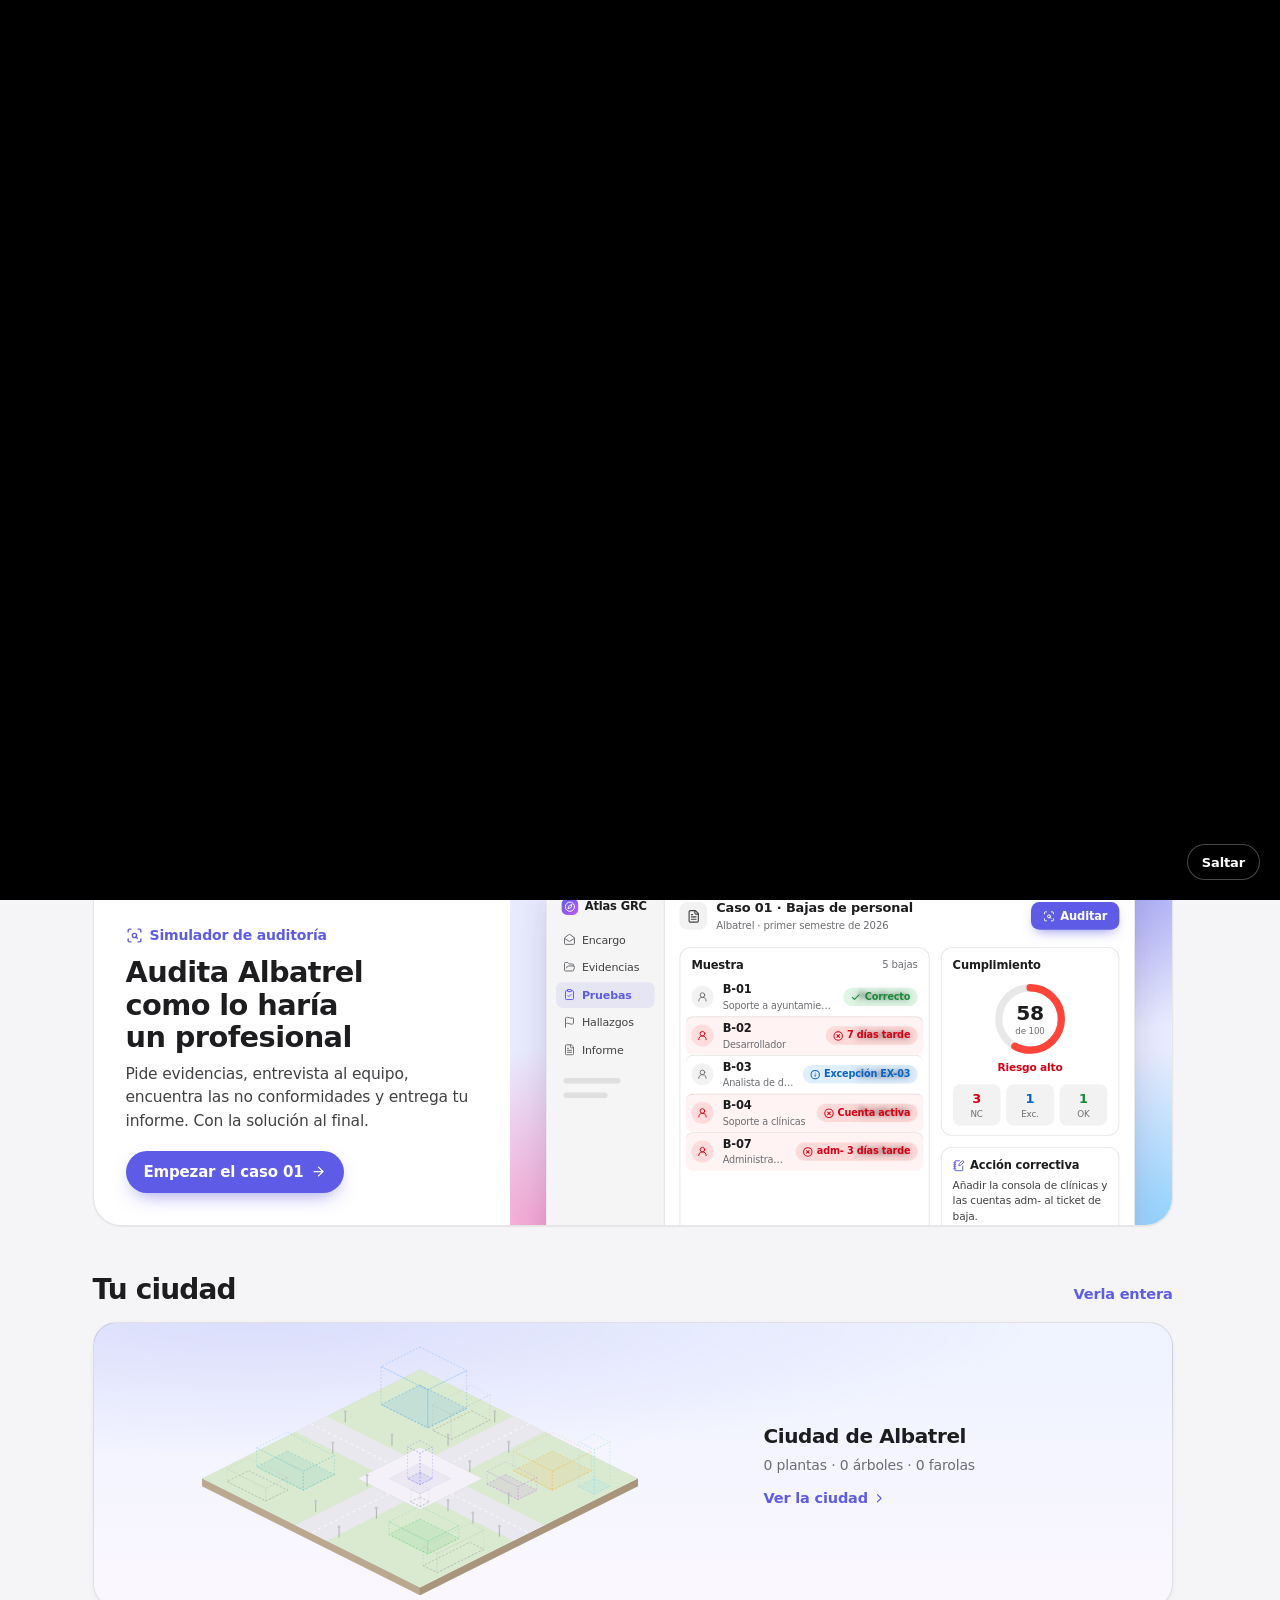
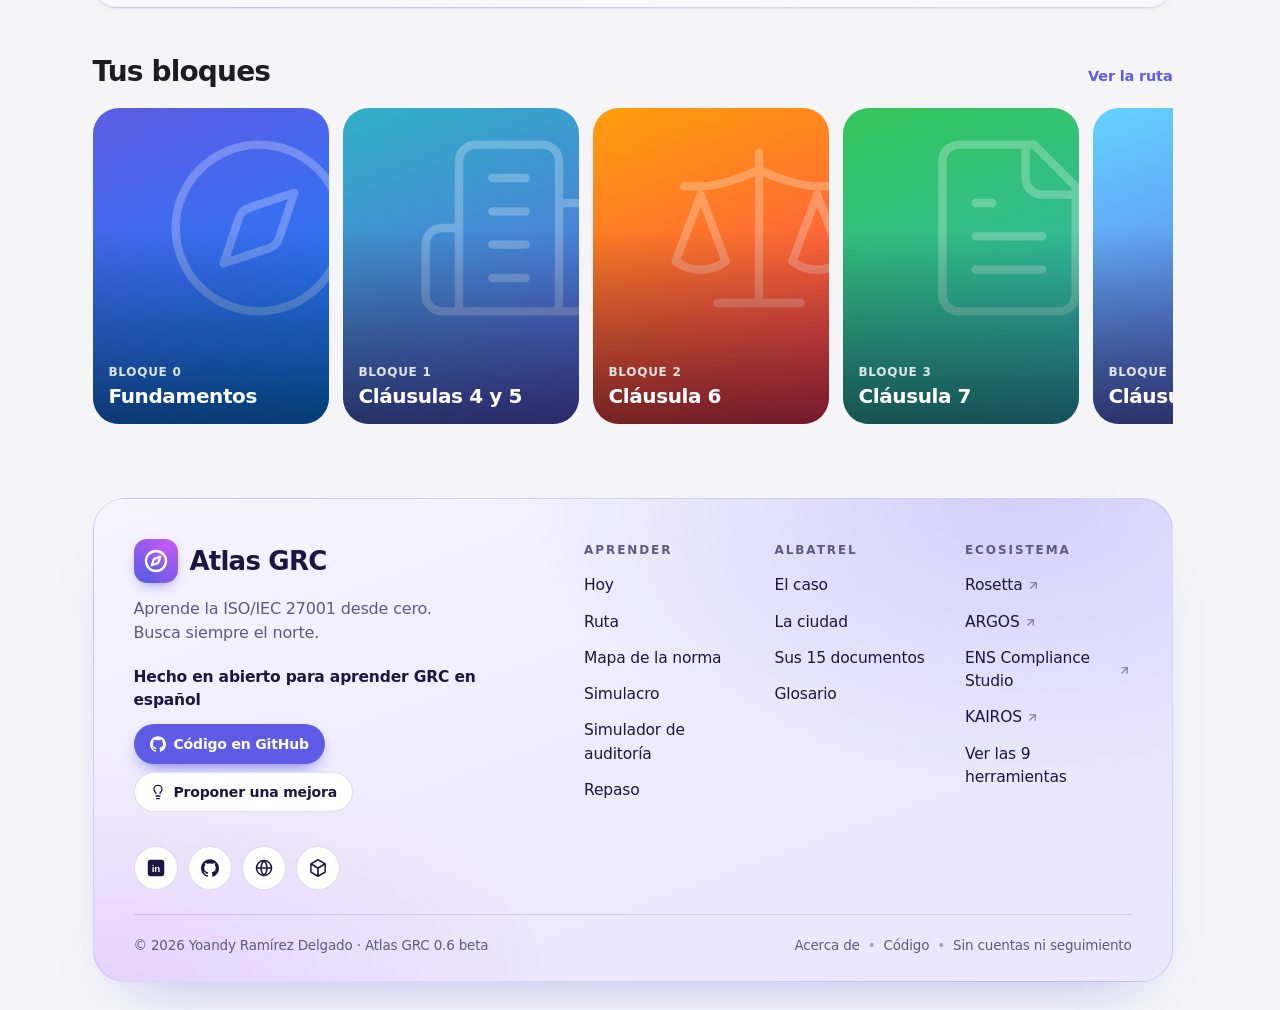
==== commit 1edc5a9b: "Simulador de auditoría: casos 02 a 05 (copias, cuentas privilegiadas, proveedores e incidentes), mot" ====
--- a/app/index.html
+++ b/app/index.html
@@ -12,7 +12,7 @@
 <link rel="stylesheet" href="css/atlas.css">
 <script src="js/i18n.js"></script>
 <script>/* En inglés se cargan los diccionarios (solo entonces) */
-if (I18N.lang === 'en') ['ui', 'extra', 'c1', 'c2', 'c3', 'c4', 'c5', 'c6', 'c7', 'c8', 'c9', 'c10', 'c11', 'c12', 'c13'].forEach(f => document.write('<script src="i18n/en-' + f + '.js" onerror="void 0"><\/script>'));</script>
+if (I18N.lang === 'en') ['ui', 'extra', 'c1', 'c2', 'c3', 'c4', 'c5', 'c6', 'c7', 'c8', 'c9', 'c10', 'c11', 'c12', 'c13', 'audit', 'audit2'].forEach(f => document.write('<script src="i18n/en-' + f + '.js" onerror="void 0"><\/script>'));</script>
 </head>
 <body>
 <a class="skip" href="#main">Saltar al contenido</a>
@@ -45,6 +45,11 @@
 <script src="data/private/pack.js" onerror="void 0"></script>
 <script src="data/private/examen-ezequiel.js" onerror="void 0"></script>
 <script src="data/iso27001/norma.js"></script>
+<script src="data/auditoria/caso01.js"></script>
+<script src="data/auditoria/caso02.js"></script>
+<script src="data/auditoria/caso03.js"></script>
+<script src="data/auditoria/caso04.js"></script>
+<script src="data/auditoria/caso05.js"></script>
 <script>I18N.apply();</script>
 <script src="js/store.js"></script>
 <script src="js/motion.js"></script>
@@ -52,6 +57,7 @@
 <script src="js/player.js"></script>
 <script src="js/views.js"></script>
 <script src="js/docs.js"></script>
+<script src="js/audit.js"></script>
   <script src="js/city.js"></script>
 <script src="js/app.js"></script>
 <script>I18N.observe();</script>
--- a/app/css/atlas.css
+++ b/app/css/atlas.css
@@ -70,7 +70,7 @@
 
 /* Pulsación: responde en el pointer-down con 0,97 */
 .press{transition:transform .16s var(--ease-out),background-color .2s var(--ease-out),border-color .2s var(--ease-out),color .2s var(--ease-out),box-shadow .2s var(--ease-out),opacity .2s var(--ease-out)}
-.press:active:not(:disabled){transform:scale(.97);transition-duration:.08s}
+.press:active:not(:disabled){transform:scale(.96);transition-duration:.08s}
 
 /* ═══ Cabecera ═══ */
 .hdr{position:sticky;top:0;z-index:30;display:grid;grid-template-columns:1fr auto 1fr;align-items:center;gap:12px;height:68px;padding:0 max(20px,env(safe-area-inset-right)) 0 max(20px,env(safe-area-inset-left));
@@ -689,7 +689,14 @@
   .track-btn{display:none}
   main{padding-top:18px}
   .g2,.g3,.match{grid-template-columns:1fr}
-  .rings-card{grid-template-columns:1fr;justify-items:center;text-align:left}
+  /* En el móvil los anillos y sus marcadores van lado a lado */
+  .rings-card{grid-template-columns:auto 1fr;gap:16px;padding:20px 20px 20px 22px}
+  .rings-card .ring-legend{justify-self:center}
+  .rings-card .rings{width:124px;height:124px}
+  .ring-legend{gap:10px}
+  .ring-legend b{font-size:14px}
+  .ring-legend span{font-size:19px}
+  .ring-legend small{font-size:13px}
   .hero{padding:24px;min-height:300px;border-radius:24px}
   .mod{grid-template-columns:1fr}
   .mod-rail{flex-direction:row;padding:14px 18px;border-right:0;border-bottom:1px solid var(--line-2);gap:12px}
@@ -1321,6 +1328,372 @@
 .lang-seg button{height:24px;min-width:30px;padding:0 7px;border:0;border-radius:999px;background:transparent;color:var(--ink-3);font:700 11.5px var(--font);letter-spacing:.04em;cursor:pointer}
 .lang-seg button[aria-pressed="true"]{background:var(--surface);color:var(--ink);box-shadow:0 1px 2px rgba(0,0,0,.12)}
 @media (hover:hover){.lang-seg button[aria-pressed="false"]:hover{color:var(--ink)}}
+@media (max-width:380px){.rings-card{gap:12px;padding:18px}.rings-card .rings{width:104px;height:104px}.ring-legend span{font-size:17px}}
 @media (max-width:520px){.lang-seg button{min-width:26px;padding:0 5px}
   /* En el móvil «Más» ya está en la barra inferior: se quita del encabezado para que quepa ES/EN */
   .hdr-r{gap:6px}.hdr-r > .ib:last-child:not(#theme-btn){display:none}}
+
+/* ═════════ Anexo · Simulador de auditoría ═════════ */
+.au h1{margin:10px 0 12px}
+.au .au-h1{font-size:clamp(26px,1.2rem + 1.6vw,38px);line-height:1.1;letter-spacing:-.02em;margin:8px 0 14px;text-wrap:balance}
+.au-back{display:inline-flex;align-items:center;gap:4px;color:var(--ink-3);font-size:14px;font-weight:600;text-decoration:none;margin-bottom:14px}
+.au-back:hover{color:var(--ink)}
+.au-warn{margin:18px 0 0}
+.au-p{color:var(--ink-2);font-size:15.5px;line-height:1.55;max-width:70ch;margin:0 0 14px}
+.au-sec{margin-top:34px}
+.au-sec>h2{font-size:19px;letter-spacing:-.01em;margin:0 0 14px}
+.au-h3{font-size:16px;margin:26px 0 12px}
+.au-empty{color:var(--ink-3);font-size:14.5px;padding:18px;border:1px dashed var(--line);border-radius:16px;text-align:center;margin:0 0 14px}
+.au-mode{display:flex;flex-wrap:wrap;align-items:center;gap:12px;margin-top:22px}
+.au-mode>span{font-weight:650;font-size:14px}
+.au-mode small{color:var(--ink-3);font-size:13.5px}
+.au-cases{display:grid;gap:12px}
+.au-case{display:grid;grid-template-columns:52px minmax(0,1fr) auto;gap:16px;align-items:center;padding:18px 20px;border-radius:20px;background:var(--surface);border:1px solid var(--line-2);box-shadow:var(--shadow-sm);color:inherit;text-decoration:none;transition:transform .2s ease,border-color .2s ease}
+a.au-case:hover{border-color:var(--track);transform:translateY(-1px)}
+.au-case.soon{opacity:.62;box-shadow:none}
+.au-case-n{display:grid;place-items:center;width:52px;height:52px;border-radius:16px;background:var(--track-soft);color:var(--track);font:700 18px var(--display);font-variant-numeric:tabular-nums}
+.au-case h3{font-size:17px;margin:4px 0;letter-spacing:-.01em}
+.au-case p{margin:0;color:var(--ink-2);font-size:14.5px;line-height:1.45}
+.au-tags{display:flex;flex-wrap:wrap;gap:6px;margin-top:10px}
+.au-case-st{display:flex;align-items:center;gap:10px;color:var(--ink-4)}
+.au-case-st b{color:var(--ink);font-variant-numeric:tabular-nums}
+.au-road{list-style:none;padding:0;margin:0 0 0 6px;display:grid;gap:2px;border-left:2px solid var(--line-2)}
+.au-road li{display:grid;grid-template-columns:62px minmax(0,1fr);gap:14px;padding:12px 0 12px 18px;position:relative}
+.au-road li::before{content:"";position:absolute;left:-7px;top:18px;width:12px;height:12px;border-radius:50%;background:var(--surface);border:2px solid var(--track)}
+.au-w{font:650 13px var(--font);color:var(--track);padding-top:3px;font-variant-numeric:tabular-nums}
+.au-road b{font-size:15.5px}
+.au-road p{margin:2px 0 4px;color:var(--ink-2);font-size:14.5px;line-height:1.45}
+.au-road small{color:var(--ink-3);font-size:13px}
+.au-roles{display:grid;grid-template-columns:repeat(2,minmax(0,1fr));gap:12px}
+.au-roles>div{padding:16px 18px;border-radius:16px;background:var(--fill)}
+.au-roles p{margin:4px 0 0;color:var(--ink-2);font-size:14.5px;line-height:1.45}
+.au-foot{display:flex;flex-wrap:wrap;gap:8px;margin-top:40px;padding-top:20px;border-top:1px solid var(--line-2)}
+.au-foot label.btn{cursor:pointer}
+/* Pasos */
+.au-steps{display:flex;gap:6px;overflow-x:auto;scrollbar-width:none;margin:22px -4px 0;padding:4px;scroll-snap-type:x proximity}
+.au-steps::-webkit-scrollbar{display:none}
+.au-steps a{display:inline-flex;align-items:center;gap:7px;flex:none;height:38px;padding:0 13px 0 6px;border-radius:999px;border:1px solid var(--line-2);background:var(--surface);color:var(--ink-2);font-size:13.5px;font-weight:600;text-decoration:none;scroll-snap-align:start}
+.au-steps a span{display:grid;place-items:center;width:26px;height:26px;border-radius:50%;background:var(--fill);font-size:12px;font-variant-numeric:tabular-nums}
+.au-steps a .ico{display:none}
+.au-steps a:last-child:not(:has(span)) .ico{display:block;margin-left:6px;font-size:16px}
+.au-steps a em{font-style:normal}
+.au-steps a[aria-current="step"]{background:var(--ink);color:var(--bg);border-color:var(--ink)}
+.au-steps a[aria-current="step"] span{background:color-mix(in oklab,var(--bg) 18%,transparent)}
+.au-step{font-size:22px;letter-spacing:-.01em;margin:28px 0 14px}
+.au-pager{display:flex;justify-content:space-between;gap:10px;margin-top:40px;padding-top:20px;border-top:1px solid var(--line-2)}
+/* Carta y datos */
+.au-letter{padding:22px 24px;border-radius:20px;background:var(--surface);border:1px solid var(--line-2);box-shadow:var(--shadow-sm)}
+.au-letter p{font-size:16px;line-height:1.6;margin:10px 0 0;max-width:68ch}
+.au-letter .au-from{color:var(--ink-3);font-size:14px;margin-top:6px}
+.au-facts{display:grid;grid-template-columns:minmax(140px,max-content) minmax(0,1fr);gap:8px 18px;margin:22px 0;padding:0}
+.au-facts dt{color:var(--ink-3);font-size:14px}
+.au-facts dd{margin:0;font-weight:600;font-size:14.5px}
+/* Listas de opciones */
+.au-list{display:grid;gap:8px}
+.au-list.tight{gap:6px;max-height:220px;overflow:auto}
+.au-chk{display:grid;grid-template-columns:20px minmax(0,1fr);gap:12px;align-items:start;padding:12px 14px;border-radius:14px;border:1px solid var(--line-2);background:var(--surface);cursor:pointer;font-size:15px;line-height:1.45}
+.au-chk:has(input:checked){border-color:var(--track);background:var(--track-soft)}
+.au-chk input{width:18px;height:18px;margin:2px 0 0;accent-color:var(--track)}
+.au-chk:has(input:disabled){cursor:default;opacity:.8}
+.au-b{display:flex;flex-wrap:wrap;align-items:baseline;gap:4px 8px}
+.au-b small{color:var(--ink-3);font-size:13px;margin-left:auto;font-variant-numeric:tabular-nums}
+.au-count{margin:12px 0 0;color:var(--ink-2);font-size:14.5px}
+.au-count b{font-size:20px;color:var(--ink)}
+.au-ta{width:100%;box-sizing:border-box;padding:12px 14px;border-radius:14px;border:1px solid var(--line);background:var(--surface);color:var(--ink);font:15px/1.5 var(--font);resize:vertical}
+.au-ta:focus,.au-sel:focus{outline:2px solid var(--track);outline-offset:1px}
+.au-sel{width:100%;height:42px;padding:0 12px;border-radius:12px;border:1px solid var(--line);background:var(--surface);color:var(--ink);font:15px var(--font)}
+.au-lbl{display:block;font-size:13px;font-weight:650;color:var(--ink-2);margin:16px 0 6px}
+.au-err{color:#d70015;font-size:14px;min-height:1em;margin:10px 0 0}
+.au-btns{display:flex;flex-wrap:wrap;gap:8px;margin-top:16px}
+.au-hints{display:grid;gap:8px}
+.au-hints .callout{margin:8px 0 0}
+/* Tablas de evidencias */
+.au-tbl{overflow-x:auto;border:1px solid var(--line-2);border-radius:14px;background:var(--surface);margin:10px 0 12px}
+.au-tbl table{width:100%;border-collapse:collapse;font-size:14px;line-height:1.4}
+.au-tbl th,.au-tbl td{text-align:left;padding:9px 12px;border-bottom:1px solid var(--line-2);vertical-align:top}
+.au-tbl thead th{font-size:12px;letter-spacing:.04em;text-transform:uppercase;color:var(--ink-3);background:var(--fill);white-space:nowrap}
+.au-tbl tbody th{font-weight:650;white-space:nowrap;font-variant-numeric:tabular-nums}
+.au-tbl tr:last-child>*{border-bottom:0}
+.au-req{display:grid;grid-template-columns:repeat(auto-fill,minmax(260px,1fr));gap:8px}
+.au-req-i{display:grid;grid-template-columns:20px minmax(0,1fr);gap:10px;align-items:start;text-align:left;padding:12px 14px;border-radius:14px;border:1px solid var(--line-2);background:var(--surface);color:var(--ink);font:inherit;cursor:pointer}
+.au-req-i:hover:not(:disabled){border-color:var(--track)}
+.au-req-i .ico{color:var(--track);margin-top:2px}
+.au-req-i b{display:block;font-size:14.5px;font-weight:600}
+.au-req-i small{color:var(--ink-3);font-size:12.5px}
+.au-evs,.au-tests,.au-finds,.au-key,.au-cases,.au-list{grid-template-columns:minmax(0,1fr)}
+.au-evs{display:grid;gap:12px}
+.au-ev,.au-test,.au-find,.au-k,.au-person{min-width:0}
+.au-ev{border:1px solid var(--line-2);border-radius:18px;background:var(--surface);padding:14px 16px;box-shadow:var(--shadow-sm)}
+.au-ev summary{display:flex;flex-wrap:wrap;align-items:center;gap:6px 10px;cursor:pointer;list-style:none}
+.au-ev summary::-webkit-details-marker{display:none}
+.au-ev summary b{font-size:15.5px}
+.au-ev summary small{color:var(--ink-3);font-size:13px;flex-basis:100%}
+.au-ev>.au-p{margin:10px 0 0}
+.au-mark{display:flex;align-items:center;gap:10px;margin-top:10px;font-size:13.5px;color:var(--ink-3)}
+.au-mark select{height:34px;border-radius:10px;border:1px solid var(--line);background:var(--surface);color:var(--ink);font:14px var(--font);padding:0 8px}
+/* Entrevistas */
+.au-people{display:grid;grid-template-columns:repeat(auto-fit,minmax(300px,1fr));gap:14px}
+.au-person{border:1px solid var(--line-2);border-radius:20px;background:var(--surface);padding:16px;box-shadow:var(--shadow-sm)}
+.au-ph{display:flex;align-items:center;gap:12px;margin-bottom:12px}
+.au-ph small{display:block;color:var(--ink-3);font-size:13px}
+.au-av{display:grid;place-items:center;width:40px;height:40px;border-radius:50%;background:var(--track-soft);color:var(--track);font-size:18px}
+.au-qs{display:grid;gap:6px}
+.au-q button{display:grid;grid-template-columns:18px minmax(0,1fr);gap:10px;width:100%;text-align:left;padding:10px 12px;border-radius:12px;border:0;background:var(--fill);color:var(--ink);font:inherit;font-size:14.5px;line-height:1.4;cursor:pointer}
+.au-q button .ico{color:var(--ink-3);margin-top:2px}
+.au-q.on button{background:var(--track-soft)}
+.au-q.on button .ico{color:var(--track)}
+.au-a{margin:6px 4px 4px 40px;font-size:14.5px;line-height:1.5;color:var(--ink-2);font-style:italic}
+/* Pruebas */
+.au-tests{display:grid;gap:12px}
+.au-test{border:1px solid var(--line-2);border-radius:18px;background:var(--surface);padding:16px;box-shadow:var(--shadow-sm)}
+.au-test-h{display:flex;align-items:flex-start;gap:10px}
+.au-test-h b{font-size:15.5px;line-height:1.4}
+.au-mini{display:grid;grid-template-columns:max-content minmax(0,1fr);gap:4px 14px;margin:12px 0;font-size:13.5px}
+.au-mini dt{color:var(--ink-3)}
+.au-mini dd{margin:0;color:var(--ink-2)}
+.au-states{display:flex;flex-wrap:wrap;gap:6px;margin:0 0 10px}
+.au-states .pill{height:32px;font-size:13px}
+/* Hallazgos */
+.au-finds,.au-key{display:grid;gap:10px;margin-bottom:16px}
+.au-find,.au-k{border:1px solid var(--line-2);border-radius:16px;background:var(--surface);padding:14px 16px}
+.au-find-h{display:flex;flex-wrap:wrap;align-items:center;gap:8px}
+.au-find-h>span:not(.tag){color:var(--ink-2);font-size:14px}
+.au-act{margin-left:auto;display:flex;gap:2px}
+.au-find p,.au-k p{margin:8px 0 6px;font-size:14.5px;line-height:1.5}
+.au-find small,.au-k small{color:var(--ink-3);font-size:13px}
+/* Resultado */
+.au-score{display:grid;grid-template-columns:auto minmax(0,1fr);gap:28px;align-items:center;padding:22px 24px;border-radius:22px;background:var(--surface);border:1px solid var(--line-2);box-shadow:var(--shadow-sm)}
+.au-big{display:flex;align-items:baseline;gap:4px}
+.au-big b{font:700 64px/1 var(--display);letter-spacing:-.03em;color:var(--track);font-variant-numeric:tabular-nums}
+.au-big span{color:var(--ink-3);font-weight:600}
+.au-bars{display:grid;gap:10px}
+.au-bar{display:grid;grid-template-columns:minmax(120px,170px) minmax(0,1fr) 52px;gap:12px;align-items:center;font-size:14px}
+.au-bar i{display:block;height:8px;border-radius:99px;background:var(--fill-2);overflow:hidden}
+.au-bar em{display:block;height:100%;border-radius:inherit;background:var(--track)}
+.au-bar b{text-align:right;font-variant-numeric:tabular-nums}
+.au-fb{list-style:none;padding:0;margin:0;display:grid;gap:8px}
+.au-fb li{display:grid;grid-template-columns:20px minmax(0,1fr);gap:10px;font-size:14.5px;line-height:1.5}
+.au-fb li .ico{margin-top:2px;font-size:17px}
+.au-fb li.ok .ico{color:var(--ok)}
+.au-fb li.bad .ico{color:var(--warn)}
+.au-fb li.info .ico{color:var(--ink-3)}
+.au-att{display:flex;flex-wrap:wrap;gap:6px}
+.au-fb li>span>b{font-weight:500}
+.au-fb li>span>span{display:block;color:var(--ink-3);font-size:13.5px;margin-top:2px}
+.au .seg button[aria-pressed="true"],.panel .seg button[aria-pressed="true"]{background:var(--surface);box-shadow:0 1px 3px rgba(0,0,0,.12)}
+@media (max-width:720px){
+  .au-case{grid-template-columns:44px minmax(0,1fr);padding:16px}
+  .au-case-n{width:44px;height:44px;border-radius:13px;font-size:16px}
+  .au-case-st{grid-column:2;justify-content:flex-start}
+  .au-roles{grid-template-columns:1fr}
+  .au-facts{grid-template-columns:1fr;gap:2px}
+  .au-facts dd{margin-bottom:10px}
+  .au-score{grid-template-columns:1fr;gap:18px}
+  .au-bar{grid-template-columns:minmax(0,1fr) 46px;gap:4px 10px}
+  .au-bar i{grid-column:1/-1;grid-row:2}
+  .au-mini{grid-template-columns:1fr;gap:0}
+  .au-mini dd{margin-bottom:8px}
+  .au-a{margin-left:4px}
+  .au-letter{padding:18px}
+}
+
+/* Bloque de pistas: separado de la acción que tiene encima */
+.au-hint-wrap{margin-top:18px}
+.au-hint-wrap>.btn{margin-left:-4px}
+
+/* ── Simulador · pulido (make-interfaces-feel-better, impeccable, transitions.dev) ── */
+.au h2,.au h3,.au-test-h b,.au-find-h b{text-wrap:balance}
+.au-p,.au-letter p,.au-a,.au-k p,.au-find p{text-wrap:pretty}
+/* Radios concéntricos: exterior = interior + relleno */
+.au-ev{border-radius:24px;padding:16px}
+.au-ev .au-tbl{border-radius:8px}
+.au-test{border-radius:24px;padding:16px}
+.au-test .au-ta{border-radius:8px}
+.au-person{border-radius:24px;padding:16px}
+.au-q button{border-radius:8px}
+/* Transiciones solo en las propiedades que cambian */
+.au-chk{transition:background-color .15s ease-out,border-color .15s ease-out}
+.au-q button{transition:background-color .15s ease-out}
+.au-req-i{transition:border-color .15s ease-out,transform .16s var(--ease-out)}
+.au-case{transition:transform .2s var(--ease-out),border-color .2s ease-out}
+/* Formulario del hallazgo */
+.au-sub{margin:6px 0 0;color:var(--ink-3);font-size:14px}
+.au-form{display:grid;grid-template-columns:minmax(0,1fr);gap:4px;padding-top:4px;overflow-x:hidden}
+.au-field{min-width:0}
+.au-field{padding:10px 0}
+.au-field .au-lbl{margin:0 0 4px;font-size:13.5px;color:var(--ink)}
+.au-help{display:block;color:var(--ink-3);font-size:13px;margin:-2px 0 8px}
+.au-field .au-lbl+.au-sel,.au-field .au-lbl+.au-ta,.au-field .au-lbl+.au-seg,.au-field .au-lbl+.au-list{margin-top:6px}
+.au-seg{display:flex;width:100%;border-radius:16px}
+.au-seg button{border-radius:12px}
+.au-seg button{flex:1;min-width:0;padding:6px 8px;height:auto;min-height:34px;white-space:normal;line-height:1.2}
+.au-ferr,.panel-b .au-ferr{margin:0;color:#c4122f;font-size:13.5px;line-height:1.4;max-height:0;opacity:0;overflow:hidden;transition:max-height .28s ease-out,opacity .28s ease-out,margin .28s ease-out}
+.au-field.is-error .au-ferr,.panel-b .au-field.is-error .au-ferr{max-height:60px;opacity:1;margin-top:8px}
+.au-field.is-error .au-sel,.au-field.is-error .au-ta,.au-field.is-error .au-chk{border-color:#e0313f}
+.au-field.is-error>:is(.au-sel,.au-ta,.au-list,.au-seg){animation:shake .28s linear}
+:root[data-theme="dark"] .au-ferr,:root[data-theme="dark"] .panel-b .au-ferr{color:#ff6b75}
+/* Lista para entregar */
+.au-ready{padding:18px 20px;border-radius:20px;background:var(--surface);border:1px solid var(--line-2);box-shadow:var(--shadow-sm);margin-bottom:14px}
+.au-ready-h{display:flex;align-items:baseline;justify-content:space-between;gap:12px}
+.au-ready-h>b{font-size:16px}
+.au-ready-n{color:var(--ink-3);font-size:14px;font-variant-numeric:tabular-nums}
+.au-ready-n b{color:var(--ink);font-size:18px}
+.au-ready-bar{display:block;height:6px;border-radius:99px;background:var(--fill-2);margin:12px 0 14px;overflow:hidden}
+.au-ready-bar em{display:block;height:100%;background:var(--track);border-radius:inherit;transform-origin:left;transition:transform .5s var(--ease-out)}
+.au-ready-l{list-style:none;margin:0;padding:0;display:grid;gap:8px}
+.au-ready-l li{display:grid;grid-template-columns:22px minmax(0,1fr) auto;gap:10px;align-items:center;font-size:14.5px;color:var(--ink-2)}
+.au-ready-l li.ok{color:var(--ink-3)}
+.au-ready-l li.ok>span:nth-child(2){text-decoration:line-through;text-decoration-color:var(--ink-4)}
+.au-tick{display:grid;place-items:center;width:20px;height:20px;border-radius:50%;border:1.5px solid var(--line);color:var(--bg)}
+.au-ready-l li.ok .au-tick{background:var(--ok-fill,#34c759);border-color:transparent}
+.au-tick .ico{font-size:13px;stroke-width:3}
+.au-ready-l .link{font-size:13.5px;font-weight:600;white-space:nowrap}
+.btn.primary:disabled{opacity:1;background:var(--fill-2);color:var(--ink-3)}
+/* Resultado: un único momento animado (cifras y barras), con transform y opacidad */
+.au-bar em{width:100%;transform-origin:left;transform:scaleX(var(--v,0))}
+.au-score.is-in .au-bar em{animation:au-grow .7s var(--ease-out) both;animation-delay:calc(.25s + var(--k,0) * .08s)}
+.au-big b{display:inline-flex}
+.au-dig{display:inline-block}
+.au-score.is-in .au-dig{animation:au-digit .5s var(--ease-out) both;animation-delay:calc(var(--k,0) * .06s)}
+@keyframes au-grow{from{transform:scaleX(0)}}
+@keyframes au-digit{from{opacity:0;transform:translateY(12px);filter:blur(4px)}}
+/* Zonas táctiles de 44 px en pantallas táctiles */
+@media (pointer:coarse){
+  .au-steps a{height:44px}
+  .au-states .pill{height:40px}
+  .au-mark select{height:40px}
+}
+@media (prefers-reduced-motion:reduce){
+  .au-score.is-in .au-bar em,.au-score.is-in .au-dig,.au-field.is-error>*{animation:none!important}
+  .au-ferr,.au-ready-bar em{transition:none}
+}
+
+/* ═════════ Hoy · tarjeta de novedad del simulador (demo en miniatura, reglas de stageshow) ═════════ */
+.au-promo{position:relative;display:grid;grid-template-columns:minmax(0,.82fr) minmax(0,1.3fr);min-height:410px;border-radius:28px;background:var(--surface);border:1px solid var(--line-2);box-shadow:var(--shadow-sm);color:inherit;text-decoration:none;isolation:isolate}
+.au-promo:hover{border-color:color-mix(in oklab,var(--track) 45%,var(--line-2))}
+/* Distintivo «Nuevo» en la esquina superior derecha, medio fuera de la tarjeta */
+.au-new{position:absolute;z-index:4;top:-13px;right:26px;display:inline-flex;align-items:center;gap:6px;height:28px;padding:0 13px 0 10px;border-radius:999px;background:linear-gradient(135deg,#ff3b30,#ff6a3d);color:#fff;font:700 12.5px var(--font);letter-spacing:.03em;text-transform:uppercase;box-shadow:0 6px 16px -4px rgba(255,59,48,.55),0 1px 2px rgba(255,59,48,.5)}
+.au-new .ico{font-size:14px;stroke-width:2.4}
+.au-new::after{content:"";position:absolute;inset:0;border-radius:inherit;box-shadow:0 0 0 0 rgba(255,59,48,.5);animation:au-ping 2.4s ease-out 1s 3}
+@keyframes au-ping{0%{box-shadow:0 0 0 0 rgba(255,59,48,.5)}70%,100%{box-shadow:0 0 0 12px rgba(255,59,48,0)}}
+.au-pr-copy{display:flex;flex-direction:column;justify-content:flex-end;gap:10px;padding:36px 32px 32px}
+.au-pr-k{display:inline-flex;align-items:center;gap:7px;color:var(--track);font-weight:650;font-size:14px}
+.au-pr-k .ico{font-size:17px}
+.au-pr-copy h3{margin:0;font:700 clamp(23px,1rem + 1vw,30px)/1.12 var(--display);letter-spacing:-.02em;text-wrap:balance;max-width:16ch}
+.au-pr-copy p{margin:0;color:var(--ink-2);font-size:15.5px;line-height:1.5;max-width:40ch;text-wrap:pretty}
+.au-pr-cta{display:inline-flex;align-items:center;gap:8px;margin-top:8px;align-self:flex-start;height:42px;padding:0 18px;border-radius:999px;background:var(--track);color:var(--track-ink,#fff);font-weight:650;font-size:15px;box-shadow:0 8px 20px -8px color-mix(in oklab,var(--track) 70%,transparent)}
+.au-pr-cta b{font-variant-numeric:tabular-nums}
+.au-pr-cta .ico{transition:transform .2s var(--ease-out)}
+.au-promo:hover .au-pr-cta .ico{transform:translateX(3px)}
+/* Escenario: fondo de color con varias luces */
+.au-pr-stage{position:relative;overflow:hidden;border-radius:0 27px 27px 0;background:
+  radial-gradient(55% 65% at 88% 6%,color-mix(in oklab,var(--track) 65%,transparent),transparent 72%),
+  radial-gradient(50% 60% at 6% 100%,rgba(255,95,165,.5),transparent 72%),
+  radial-gradient(50% 60% at 100% 100%,rgba(40,180,255,.45),transparent 72%),
+  color-mix(in oklab,var(--track) 12%,var(--surface))}
+.ap-scaler{position:absolute;top:40px;left:var(--l,40px);width:640px;transform-origin:top left;scale:var(--s,1)}
+.ap-scaler[data-compact="1"]{width:400px;top:28px}
+/* La ventana */
+.ap-win{border-radius:14px;background:var(--surface);border:1px solid color-mix(in oklab,var(--ink) 10%,transparent);box-shadow:0 1px 2px rgba(0,0,0,.06),0 24px 48px -16px rgba(40,20,90,.35);overflow:hidden;transition:translate .4s var(--ease-out)}
+.au-promo:hover .ap-win{translate:0 -4px}
+.ap-chrome{position:relative;display:flex;align-items:center;gap:6px;height:30px;padding:0 12px;background:var(--fill);border-bottom:1px solid var(--line-2)}
+.ap-chrome i{width:10px;height:10px;border-radius:50%}
+.ap-chrome i.r{background:#ff5f57}.ap-chrome i.y{background:#febc2e}.ap-chrome i.g{background:#28c840}
+.ap-url{position:absolute;left:50%;translate:-50% 0;display:inline-flex;align-items:center;gap:5px;height:18px;padding:0 10px;border-radius:6px;background:var(--surface);color:var(--ink-3);font-size:10.5px;white-space:nowrap}
+.ap-url .ico{font-size:10px}
+.ap-body{display:grid;grid-template-columns:128px minmax(0,1fr);min-height:420px}
+.ap-side{display:flex;flex-direction:column;gap:2px;padding:12px 10px;border-right:1px solid var(--line-2);background:color-mix(in oklab,var(--fill) 60%,var(--surface))}
+.ap-brand{display:flex;align-items:center;gap:7px;font-size:12.5px;font-weight:700;padding:2px 6px 10px}
+.ap-brand .ico{width:18px;height:18px;padding:3px;box-sizing:border-box;border-radius:6px;background:linear-gradient(135deg,var(--track),var(--track-2,var(--track)));color:#fff}
+.ap-nav{display:flex;align-items:center;gap:7px;height:28px;padding:0 8px;border-radius:7px;font-size:12px;color:var(--ink-2)}
+.ap-nav .ico{font-size:13px;color:var(--ink-3)}
+.ap-nav.on{background:var(--track-soft);color:var(--track);font-weight:600}
+.ap-nav.on .ico{color:var(--track)}
+.ap-bar{display:block;height:6px;border-radius:3px;background:var(--fill-2);margin:14px 8px 0}
+.ap-bar+.ap-bar{margin-top:8px}
+.ap-main{padding:14px 16px;transition:opacity .5s ease-out}
+.ap-head{display:flex;align-items:center;gap:10px}
+.ap-head>div{min-width:0}
+.ap-head b{display:block;font-size:14px;letter-spacing:-.01em}
+.ap-head small{display:block;font-size:11px;color:var(--ink-3);margin-top:1px}
+.ap-doc{display:grid;place-items:center;width:30px;height:30px;border-radius:8px;background:var(--fill);color:var(--ink-2);font-size:15px;flex:none}
+.ap-btn{margin-left:auto;display:inline-flex;align-items:center;gap:6px;height:30px;padding:0 13px;border-radius:9px;background:var(--track);color:var(--track-ink,#fff);font-size:12.5px;font-weight:650;flex:none;box-shadow:0 6px 14px -6px color-mix(in oklab,var(--track) 80%,transparent);transition:scale .12s ease-out}
+.ap-btn .ico{font-size:13px}
+.au-pr-stage.press .ap-btn{scale:.94}
+.au-pr-stage.busy .ap-btn .ico{animation:ap-spin .9s linear infinite}
+@keyframes ap-spin{to{transform:rotate(360deg)}}
+.ap-grid{display:grid;grid-template-columns:minmax(0,1.4fr) minmax(0,1fr);gap:12px;margin-top:14px}
+.ap-col{display:grid;gap:12px;align-content:start}
+.ap-card{border-radius:12px;background:var(--surface);border:1px solid var(--line-2);padding:10px 12px}
+.ap-card-h{display:flex;align-items:center;gap:6px;margin-bottom:4px}
+.ap-card-h b{font-size:12.5px}
+.ap-card-h small{margin-left:auto;font-size:11px;color:var(--ink-3)}
+.ap-card-h .ico{font-size:13px;color:var(--track)}
+/* Filas: «Pendiente» y el resultado comparten hueco y se cruzan */
+.ap-row{display:grid;grid-template-columns:26px minmax(0,1fr) auto;gap:8px;align-items:center;height:42px;margin:0 -6px;padding:0 6px;border-radius:8px;transition:background-color .4s ease-out}
+.ap-row+.ap-row{box-shadow:inset 0 1px 0 var(--line-2)}
+.ap-av{display:grid;place-items:center;width:24px;height:24px;border-radius:50%;background:var(--fill);color:var(--ink-3);font-size:12px}
+.ap-who{min-width:0}
+.ap-who b{display:block;font-size:12.5px;font-variant-numeric:tabular-nums}
+.ap-who small{display:block;font-size:10.5px;color:var(--ink-3);white-space:nowrap;overflow:hidden;text-overflow:ellipsis}
+.ap-st{display:grid;justify-items:end}
+.ap-st>span{grid-area:1/1;display:inline-flex;align-items:center;gap:4px;height:20px;padding:0 8px;border-radius:999px;font-size:10.5px;font-weight:600;white-space:nowrap;transition:opacity .35s cubic-bezier(.2,0,0,1),scale .35s cubic-bezier(.2,0,0,1),filter .35s cubic-bezier(.2,0,0,1)}
+.ap-st-p{background:var(--fill);color:var(--ink-3)}
+.ap-st-r{opacity:0;scale:.6;filter:blur(4px)}
+.ap-st-r .ico{font-size:11px;stroke-width:2.5}
+.ap-row.on .ap-st-p{opacity:0;scale:.9;filter:blur(3px)}
+.ap-row.on .ap-st-r{opacity:1;scale:1;filter:blur(0)}
+.ap-row[data-k="ok"] .ap-st-r{background:rgba(52,199,89,.15);color:#1d8a3a}
+.ap-row[data-k="nc"] .ap-st-r{background:rgba(255,59,48,.13);color:#d70015}
+.ap-row[data-k="ex"] .ap-st-r{background:rgba(10,132,255,.13);color:#0a64c8}
+.ap-row[data-k="nc"].on{background:rgba(255,59,48,.06)}
+.ap-row[data-k="nc"].on .ap-av{background:rgba(255,59,48,.12);color:#d70015}
+/* Cumplimiento */
+.ap-score{text-align:center}
+.ap-ring{position:relative;width:86px;height:86px;margin:6px auto 2px}
+.ap-ring svg{width:100%;height:100%;rotate:-90deg}
+.ap-ring circle{fill:none;stroke-width:7;stroke-linecap:round}
+.ap-ring .bg{stroke:var(--fill-2)}
+.ap-ring .fg{stroke:url(#none);stroke:#ff453a;transition:stroke-dashoffset 1.1s cubic-bezier(.22,1,.36,1)}
+.ap-ring-c{position:absolute;inset:0;display:grid;place-content:center;line-height:1}
+.ap-num{font:700 22px/1 var(--display);font-variant-numeric:tabular-nums;letter-spacing:-.02em}
+.ap-ring-c small{font-size:9.5px;color:var(--ink-3);margin-top:3px}
+.ap-risk{display:block;font-size:11.5px;font-weight:650;color:#d70015;opacity:0;translate:0 4px;transition:opacity .4s ease-out,translate .4s ease-out}
+.ap-cnts{display:grid;grid-template-columns:repeat(3,1fr);gap:6px;margin-top:8px}
+.ap-cnt{display:grid;padding:5px 0;border-radius:8px;background:var(--fill);opacity:0;scale:.85;transition:opacity .35s ease-out,scale .45s cubic-bezier(.34,1.56,.64,1)}
+.ap-cnt b{font-size:14px;font-variant-numeric:tabular-nums}
+.ap-cnt small{font-size:9.5px;color:var(--ink-3)}
+.ap-cnt.nc b{color:#d70015}.ap-cnt.ex b{color:#0a64c8}.ap-cnt.ok b{color:#1d8a3a}
+.ap-cnt:nth-child(2){transition-delay:.08s}.ap-cnt:nth-child(3){transition-delay:.16s}
+.au-pr-stage:is([data-beat="2"],[data-beat="9"]) .ap-risk{opacity:1;translate:0 0}
+.au-pr-stage:is([data-beat="2"],[data-beat="9"]) .ap-cnt{opacity:1;scale:1}
+/* Acción correctiva */
+.ap-fix{opacity:0;translate:0 10px;transition:opacity .45s ease-out,translate .6s cubic-bezier(.22,1,.36,1)}
+.ap-fix p{margin:4px 0 0;font-size:11.5px;line-height:1.45;color:var(--ink-2)}
+.au-pr-stage[data-beat="9"] .ap-fix{opacity:1;translate:0 0}
+.au-pr-stage[data-beat="out"] .ap-main{opacity:0}
+/* Cursor */
+.ap-cursor{position:absolute;z-index:3;left:var(--x,108%);top:var(--y,92%);width:22px;height:22px;transition:left .9s cubic-bezier(.65,0,.35,1),top .9s cubic-bezier(.65,0,.35,1),scale .12s ease-out;pointer-events:none}
+.ap-cursor svg{width:100%;height:100%;fill:#1d1d1f;stroke:#fff;stroke-width:1.6;stroke-linejoin:round;filter:drop-shadow(0 2px 3px rgba(0,0,0,.3))}
+.au-pr-stage.press .ap-cursor{scale:.85}
+/* Versión compacta (móvil): sin barra lateral, la ventana más estrecha */
+.ap-scaler[data-compact="1"] .ap-body{grid-template-columns:1fr;min-height:360px}
+.ap-scaler[data-compact="1"] .ap-side{display:none}
+.ap-scaler[data-compact="1"] .ap-grid{grid-template-columns:minmax(0,1.45fr) minmax(0,1fr)}
+.ap-scaler[data-compact="1"] .ap-fix{display:none}
+.ap-scaler[data-compact="1"] .ap-who small{display:none}
+.ap-scaler[data-compact="1"] .ap-url{display:none}
+:root[data-theme="dark"] .ap-row[data-k="nc"] .ap-st-r,:root[data-theme="dark"] .ap-cnt.nc b,:root[data-theme="dark"] .ap-risk{color:#ff6961}
+:root[data-theme="dark"] .ap-row[data-k="ok"] .ap-st-r,:root[data-theme="dark"] .ap-cnt.ok b{color:#30d158}
+:root[data-theme="dark"] .ap-row[data-k="ex"] .ap-st-r,:root[data-theme="dark"] .ap-cnt.ex b{color:#64b5ff}
+:root[data-theme="dark"] .ap-cursor svg{fill:#fff;stroke:#1d1d1f}
+@media (max-width:720px){
+  .au-promo{grid-template-columns:1fr;min-height:0}
+  .au-pr-copy{padding:34px 22px 24px}
+  .au-pr-stage{height:300px;border-radius:0 0 27px 27px}
+  .au-new{right:20px}
+}
+@media (prefers-reduced-motion:reduce){
+  .ap-st>span,.ap-row,.ap-ring .fg,.ap-risk,.ap-cnt,.ap-fix,.ap-cursor,.ap-main,.ap-win{transition:none!important}
+  .au-new::after{animation:none}
+}
